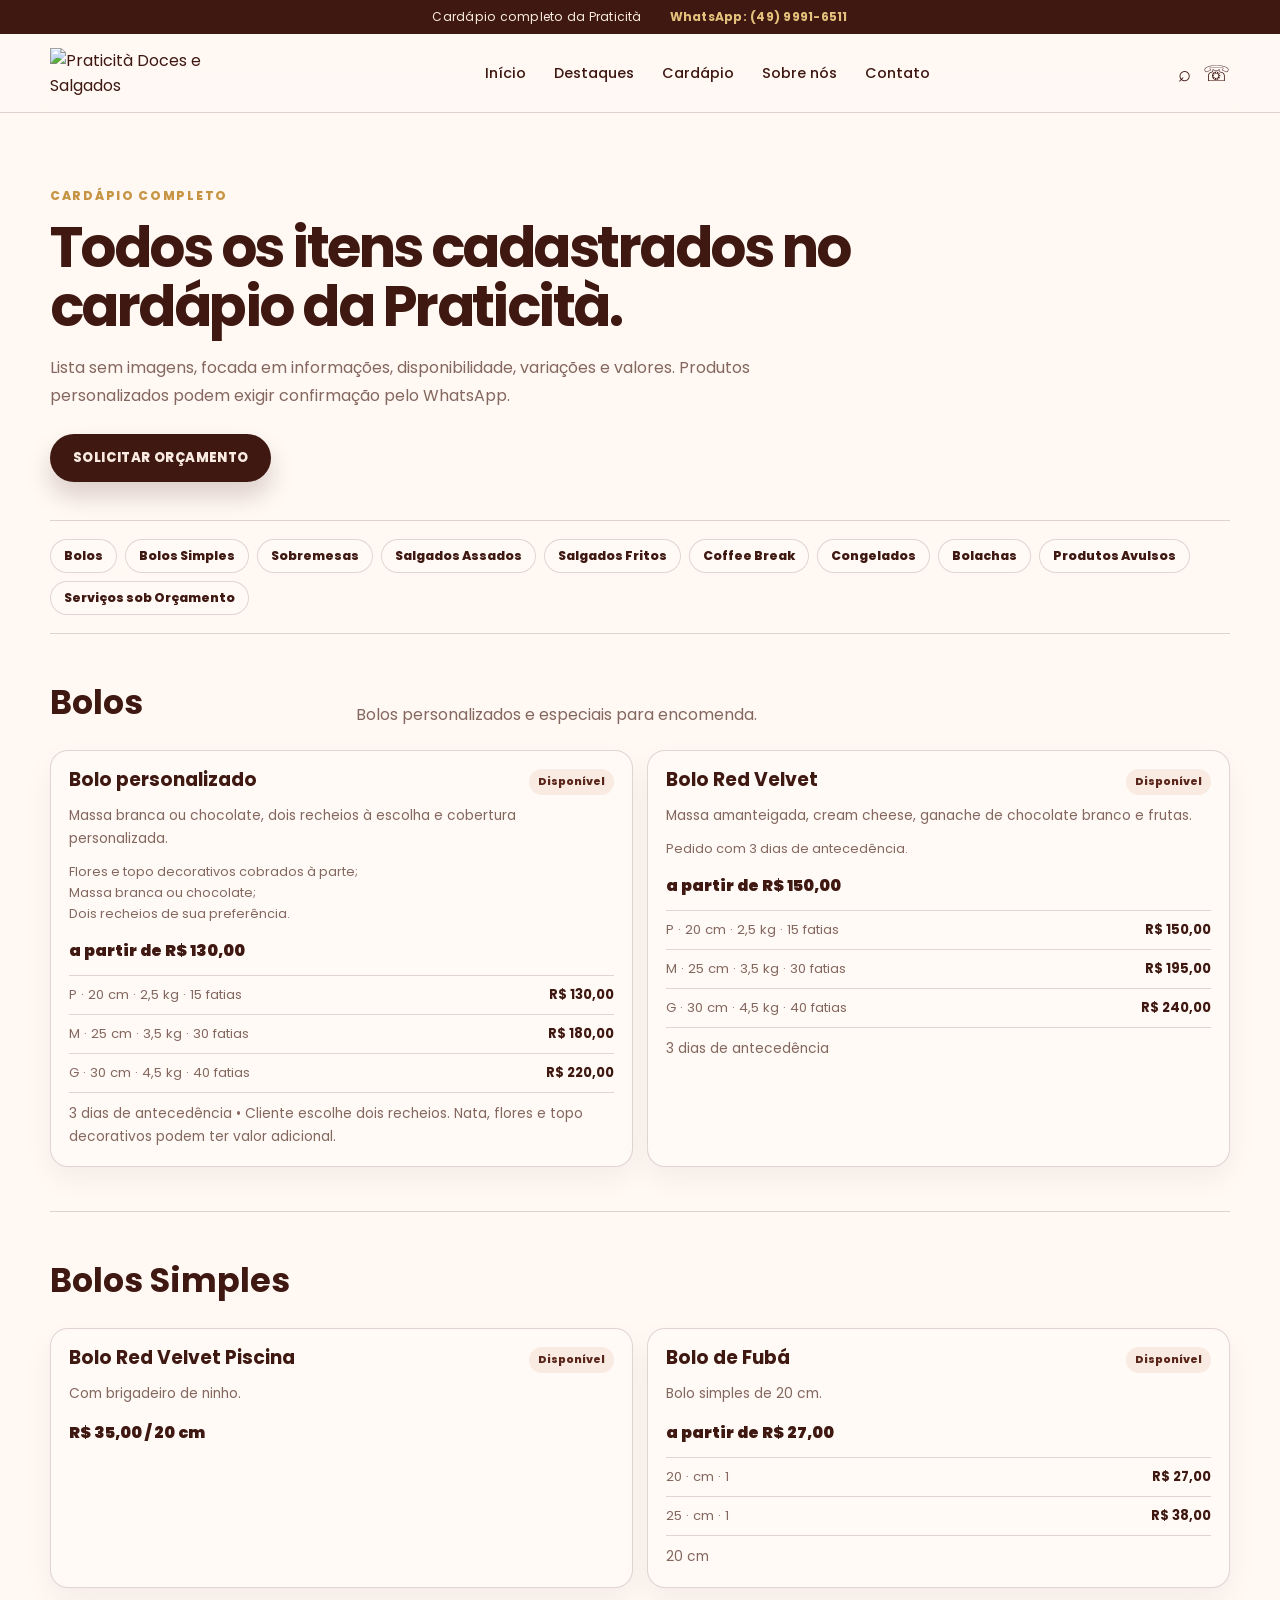
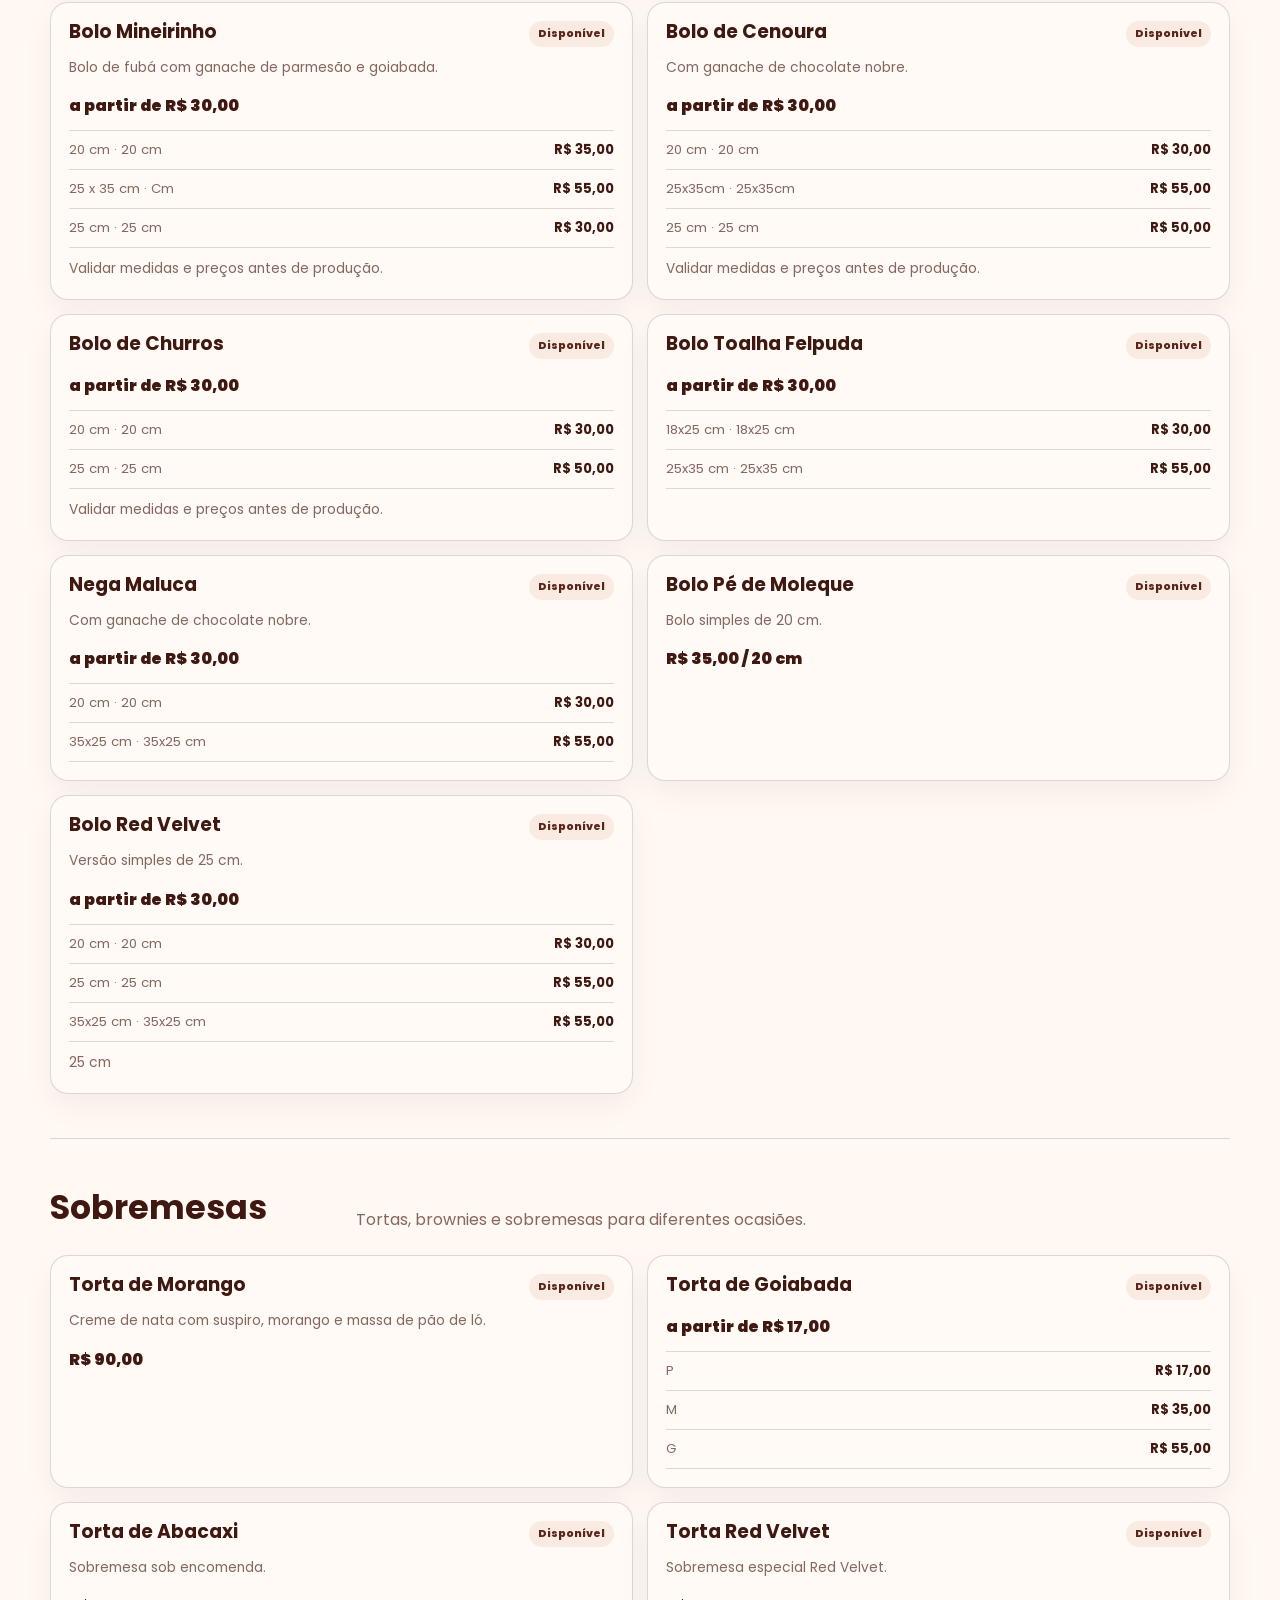
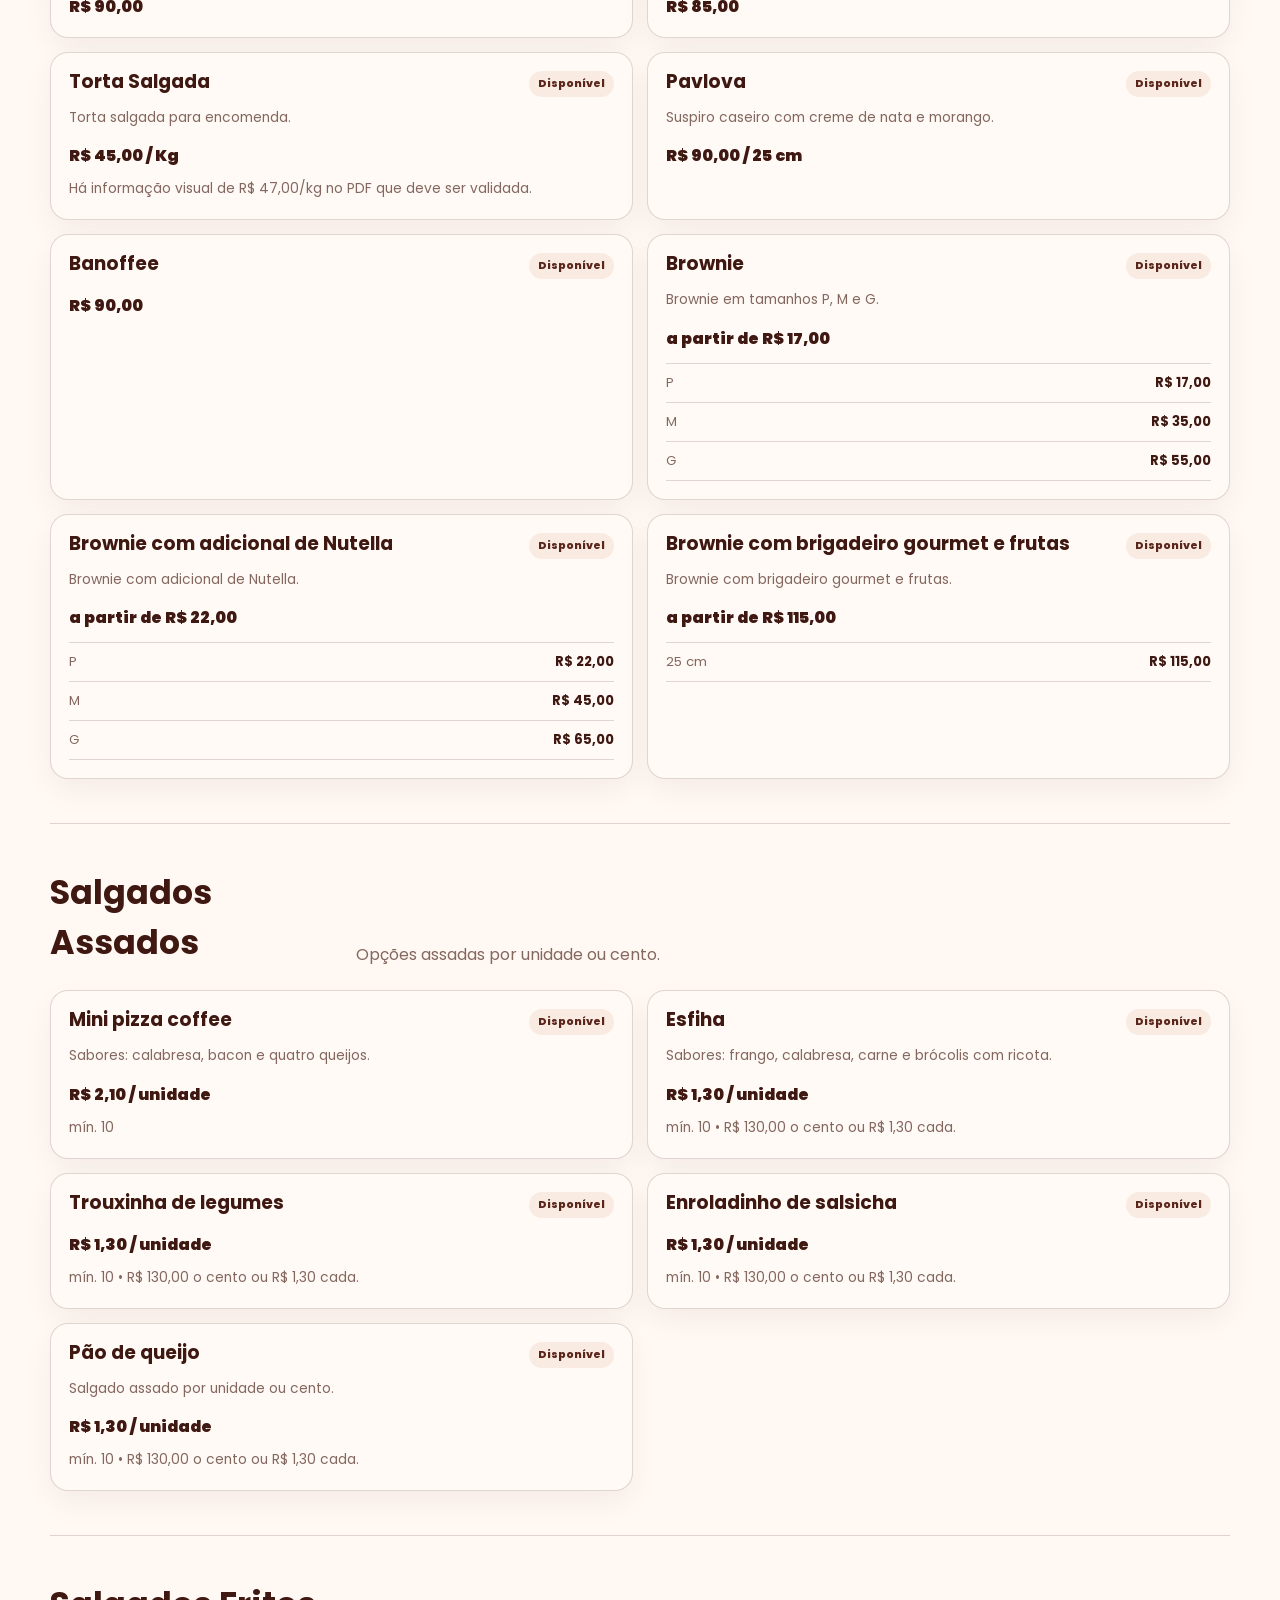
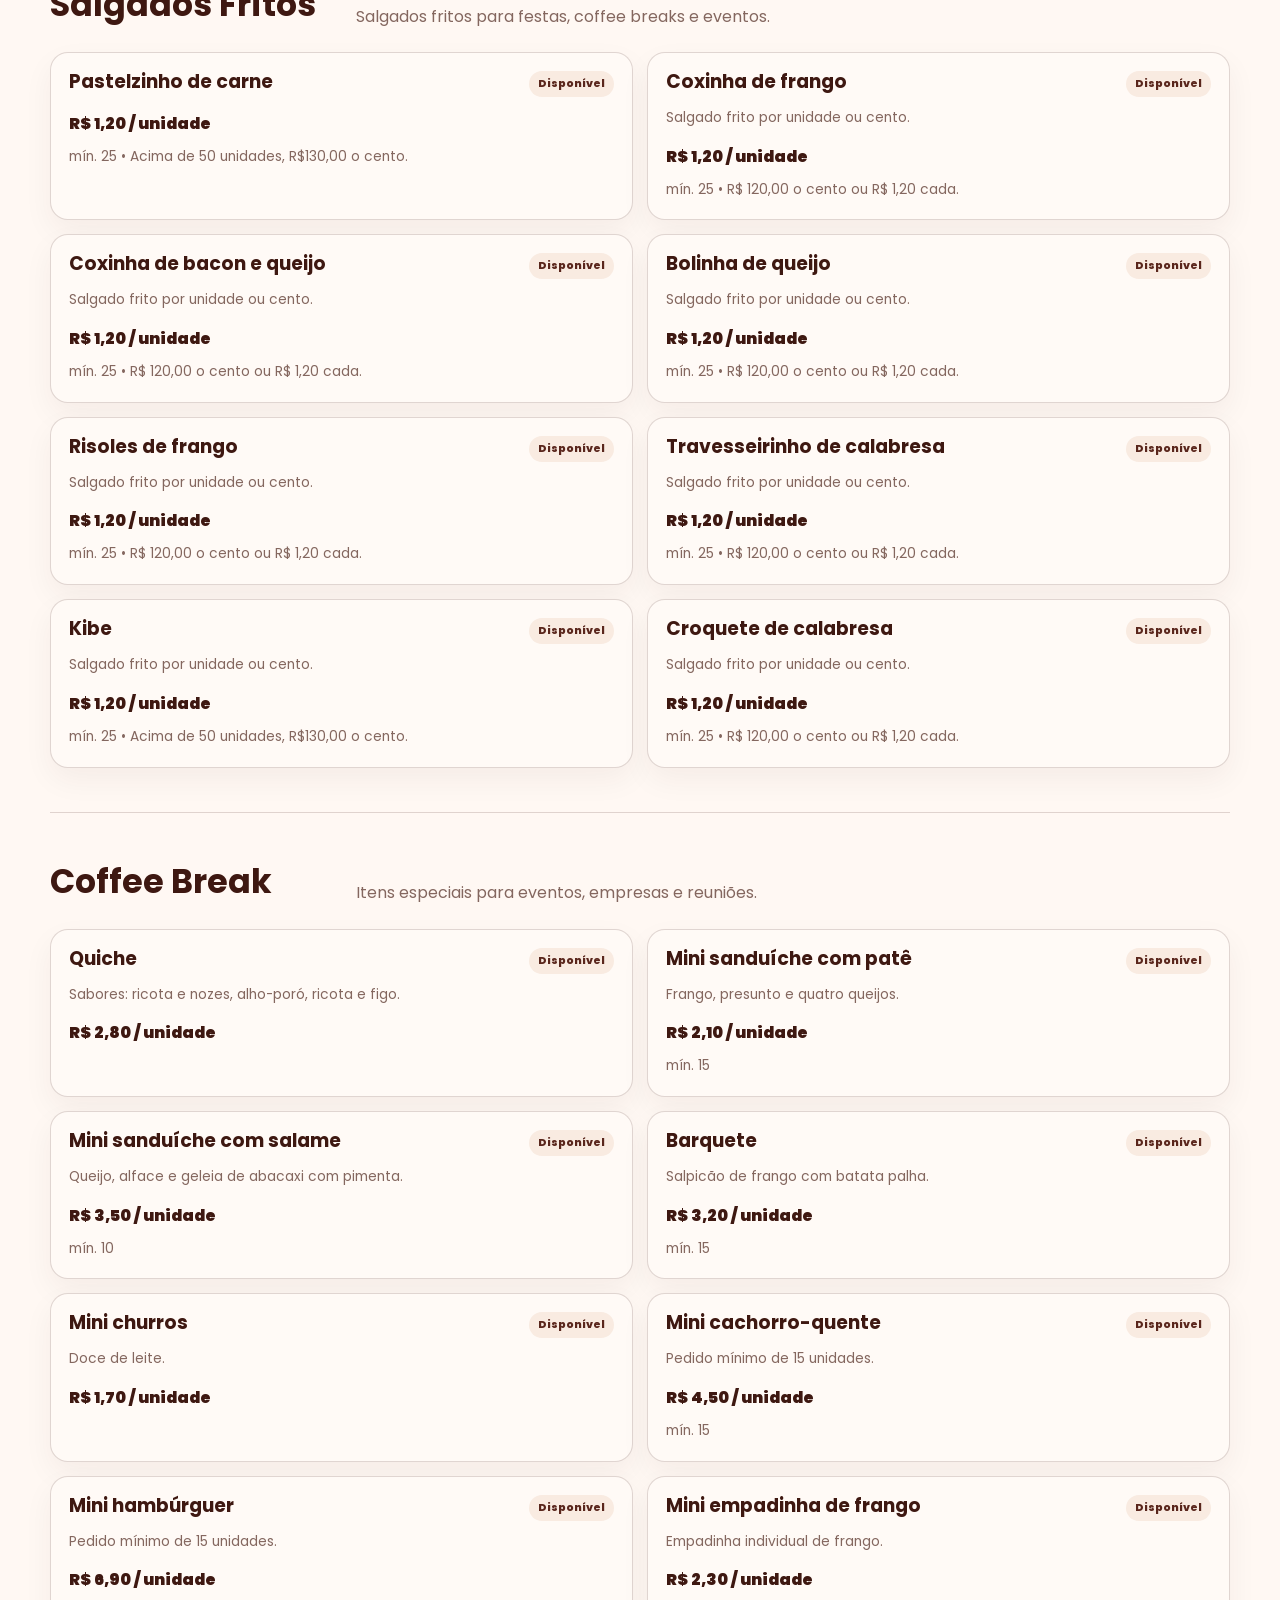
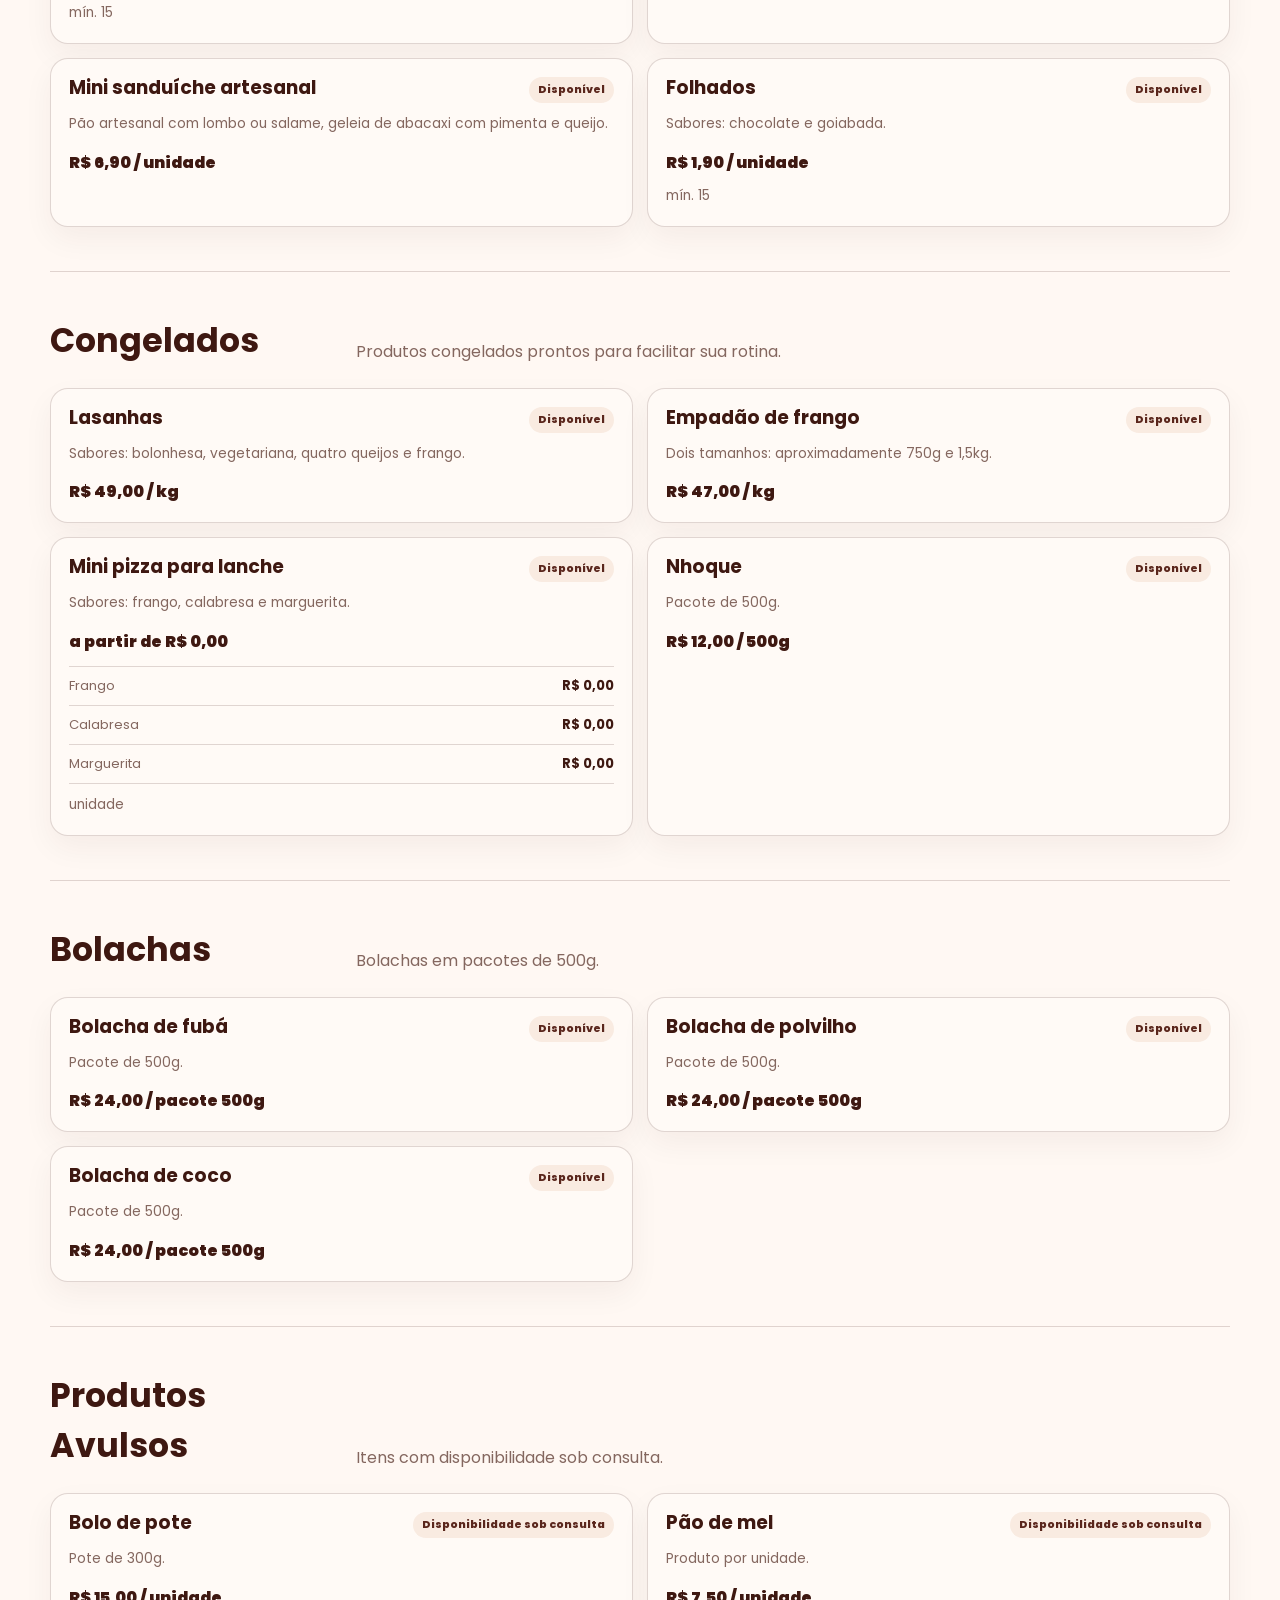
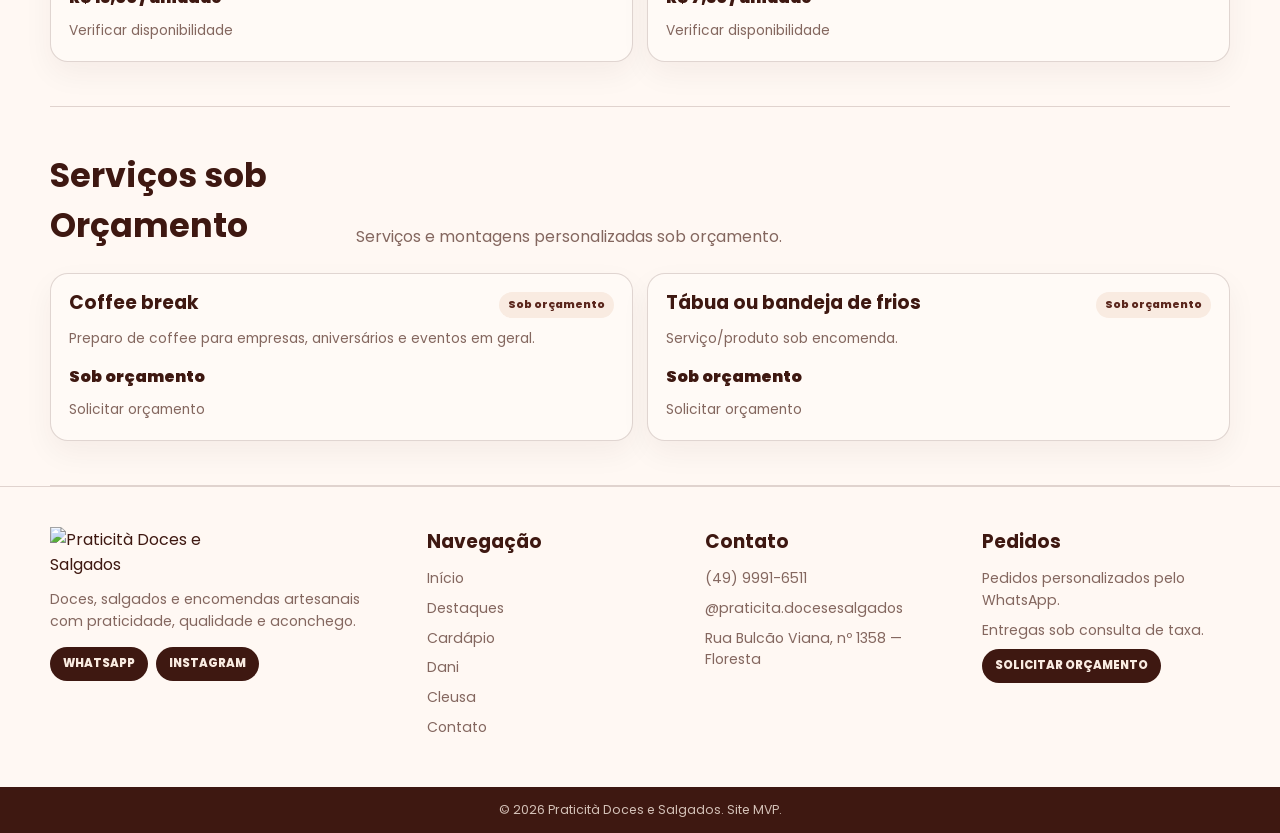
==== cardapio.html @ 82d51534 "Arquivos iniciais" ====
<!DOCTYPE html>
<html lang="pt-BR">
<head>
  <meta charset="UTF-8" />
  <meta name="viewport" content="width=device-width, initial-scale=1.0" />
  <title>Cardápio completo | Praticità</title>
  <meta name="description" content="Cardápio completo da Praticità Doces e Salgados, com produtos, informações, variações e valores." />
  <link rel="preconnect" href="https://fonts.googleapis.com">
  <link rel="preconnect" href="https://fonts.gstatic.com" crossorigin>
  <link href="https://fonts.googleapis.com/css2?family=Poppins:wght@400;500;600;700;800&display=swap" rel="stylesheet">
  <link rel="stylesheet" href="styles.css" />
</head>
<body>
  <header class="site-header">
    <div class="topbar">
      <span>Cardápio completo da Praticità</span>
      <a href="https://wa.me/554999916511?text=Ol%C3%A1%2C%20vim%20pelo%20site%20da%20Praticit%C3%A0%20e%20quero%20fazer%20uma%20encomenda." target="_blank" rel="noopener">WhatsApp: (49) 9991-6511</a>
    </div>
    <nav class="nav">
      <a class="brand" href="index.html" aria-label="Praticità - início">
        <img src="assets/logo-praticita.png" alt="Praticità Doces e Salgados" />
      </a>
      <button class="menu-toggle" type="button" aria-label="Abrir menu" aria-expanded="false">Menu</button>
      <div class="menu" id="menu">
        <a href="index.html">Início</a>
        <a href="index.html#destaques">Destaques</a>
        <a href="cardapio.html">Cardápio</a>
        <a href="index.html#sobre">Sobre nós</a>
        <a href="index.html#contato">Contato</a>
      </div>
      <div class="nav-icons" aria-label="Ações rápidas">
        <a href="index.html#destaques" aria-label="Voltar">⌕</a>
        <a href="https://wa.me/554999916511?text=Ol%C3%A1%2C%20vim%20pelo%20site%20da%20Praticit%C3%A0%20e%20quero%20fazer%20uma%20encomenda." target="_blank" rel="noopener" aria-label="WhatsApp">☏</a>
      </div>
    </nav>
  </header>

  <main class="menu-page">
    <section class="menu-hero">
      <div>
        <p class="kicker">Cardápio completo</p>
        <h1>Todos os itens cadastrados no cardápio da Praticità.</h1>
        <p>Lista sem imagens, focada em informações, disponibilidade, variações e valores. Produtos personalizados podem exigir confirmação pelo WhatsApp.</p>
        <a class="btn btn-primary" href="https://wa.me/554999916511?text=Ol%C3%A1%2C%20vim%20pelo%20site%20da%20Praticit%C3%A0%20e%20quero%20fazer%20uma%20encomenda." target="_blank" rel="noopener">Solicitar orçamento</a>
      </div>
    </section>

    <nav class="menu-category-nav" aria-label="Categorias do cardápio">
      <a href="#bolos">Bolos</a>
<a href="#bolos-simples">Bolos Simples</a>
<a href="#sobremesas">Sobremesas</a>
<a href="#salgados-assados">Salgados Assados</a>
<a href="#salgados-fritos">Salgados Fritos</a>
<a href="#coffee-break">Coffee Break</a>
<a href="#congelados">Congelados</a>
<a href="#bolachas">Bolachas</a>
<a href="#produtos-avulsos">Produtos Avulsos</a>
<a href="#servicos-sob-orcamento">Serviços sob Orçamento</a>
    </nav>

    
    <section class="menu-category" id="bolos">
      <div class="menu-category-heading">
        <h2>Bolos</h2>
        <p>Bolos personalizados e especiais para encomenda.</p>
      </div>
      <div class="menu-list">
        
      <article class="menu-item">
        <div class="menu-item-head">
          <h3>Bolo personalizado</h3>
          <span>Disponível</span>
        </div>
        <p class="menu-desc">Massa branca ou chocolate, dois recheios à escolha e cobertura personalizada.</p><p class="menu-full">Flores e topo decorativos cobrados à parte;<br>Massa branca ou chocolate;<br>Dois recheios de sua preferência.</p>
        <div class="menu-price">a partir de R$ 130,00</div>
        <ul class="variation-list"><li><span>P · 20 cm · 2,5 kg · 15 fatias</span><strong>R$ 130,00</strong></li><li><span>M · 25 cm · 3,5 kg · 30 fatias</span><strong>R$ 180,00</strong></li><li><span>G · 30 cm · 4,5 kg · 40 fatias</span><strong>R$ 220,00</strong></li></ul>
        <p class="menu-meta">3 dias de antecedência • Cliente escolhe dois recheios. Nata, flores e topo decorativos podem ter valor adicional.</p>
      </article>
    

      <article class="menu-item">
        <div class="menu-item-head">
          <h3>Bolo Red Velvet</h3>
          <span>Disponível</span>
        </div>
        <p class="menu-desc">Massa amanteigada, cream cheese, ganache de chocolate branco e frutas.</p><p class="menu-full">Pedido com 3 dias de antecedência.</p>
        <div class="menu-price">a partir de R$ 150,00</div>
        <ul class="variation-list"><li><span>P · 20 cm · 2,5 kg · 15 fatias</span><strong>R$ 150,00</strong></li><li><span>M · 25 cm · 3,5 kg · 30 fatias</span><strong>R$ 195,00</strong></li><li><span>G · 30 cm · 4,5 kg · 40 fatias</span><strong>R$ 240,00</strong></li></ul>
        <p class="menu-meta">3 dias de antecedência</p>
      </article>
    
      </div>
    </section>

    <section class="menu-category" id="bolos-simples">
      <div class="menu-category-heading">
        <h2>Bolos Simples</h2>
        <p></p>
      </div>
      <div class="menu-list">
        
      <article class="menu-item">
        <div class="menu-item-head">
          <h3>Bolo Red Velvet Piscina</h3>
          <span>Disponível</span>
        </div>
        <p class="menu-desc">Com brigadeiro de ninho.</p>
        <div class="menu-price">R$ 35,00 / 20 cm</div>
        
        
      </article>
    

      <article class="menu-item">
        <div class="menu-item-head">
          <h3>Bolo de Fubá</h3>
          <span>Disponível</span>
        </div>
        <p class="menu-desc">Bolo simples de 20 cm.</p>
        <div class="menu-price">a partir de R$ 27,00</div>
        <ul class="variation-list"><li><span>20 · cm · 1</span><strong>R$ 27,00</strong></li><li><span>25 · cm · 1</span><strong>R$ 38,00</strong></li></ul>
        <p class="menu-meta">20 cm</p>
      </article>
    

      <article class="menu-item">
        <div class="menu-item-head">
          <h3>Bolo Mineirinho</h3>
          <span>Disponível</span>
        </div>
        <p class="menu-desc">Bolo de fubá com ganache de parmesão e goiabada.</p>
        <div class="menu-price">a partir de R$ 30,00</div>
        <ul class="variation-list"><li><span>20 cm · 20 cm</span><strong>R$ 35,00</strong></li><li><span>25 x 35 cm · Cm</span><strong>R$ 55,00</strong></li><li><span>25 cm · 25 cm</span><strong>R$ 30,00</strong></li></ul>
        <p class="menu-meta">Validar medidas e preços antes de produção.</p>
      </article>
    

      <article class="menu-item">
        <div class="menu-item-head">
          <h3>Bolo de Cenoura</h3>
          <span>Disponível</span>
        </div>
        <p class="menu-desc">Com ganache de chocolate nobre.</p>
        <div class="menu-price">a partir de R$ 30,00</div>
        <ul class="variation-list"><li><span>20 cm · 20 cm</span><strong>R$ 30,00</strong></li><li><span>25x35cm · 25x35cm</span><strong>R$ 55,00</strong></li><li><span>25 cm · 25 cm</span><strong>R$ 50,00</strong></li></ul>
        <p class="menu-meta">Validar medidas e preços antes de produção.</p>
      </article>
    

      <article class="menu-item">
        <div class="menu-item-head">
          <h3>Bolo de Churros</h3>
          <span>Disponível</span>
        </div>
        
        <div class="menu-price">a partir de R$ 30,00</div>
        <ul class="variation-list"><li><span>20 cm · 20 cm</span><strong>R$ 30,00</strong></li><li><span>25 cm · 25 cm</span><strong>R$ 50,00</strong></li></ul>
        <p class="menu-meta">Validar medidas e preços antes de produção.</p>
      </article>
    

      <article class="menu-item">
        <div class="menu-item-head">
          <h3>Bolo Toalha Felpuda</h3>
          <span>Disponível</span>
        </div>
        
        <div class="menu-price">a partir de R$ 30,00</div>
        <ul class="variation-list"><li><span>18x25 cm · 18x25 cm</span><strong>R$ 30,00</strong></li><li><span>25x35 cm · 25x35 cm</span><strong>R$ 55,00</strong></li></ul>
        
      </article>
    

      <article class="menu-item">
        <div class="menu-item-head">
          <h3>Nega Maluca</h3>
          <span>Disponível</span>
        </div>
        <p class="menu-desc">Com ganache de chocolate nobre.</p>
        <div class="menu-price">a partir de R$ 30,00</div>
        <ul class="variation-list"><li><span>20 cm · 20 cm</span><strong>R$ 30,00</strong></li><li><span>35x25 cm · 35x25 cm</span><strong>R$ 55,00</strong></li></ul>
        
      </article>
    

      <article class="menu-item">
        <div class="menu-item-head">
          <h3>Bolo Pé de Moleque</h3>
          <span>Disponível</span>
        </div>
        <p class="menu-desc">Bolo simples de 20 cm.</p>
        <div class="menu-price">R$ 35,00 / 20 cm</div>
        
        
      </article>
    

      <article class="menu-item">
        <div class="menu-item-head">
          <h3>Bolo Red Velvet</h3>
          <span>Disponível</span>
        </div>
        <p class="menu-desc">Versão simples de 25 cm.</p>
        <div class="menu-price">a partir de R$ 30,00</div>
        <ul class="variation-list"><li><span>20 cm · 20 cm</span><strong>R$ 30,00</strong></li><li><span>25 cm · 25 cm</span><strong>R$ 55,00</strong></li><li><span>35x25 cm · 35x25 cm</span><strong>R$ 55,00</strong></li></ul>
        <p class="menu-meta">25 cm</p>
      </article>
    
      </div>
    </section>

    <section class="menu-category" id="sobremesas">
      <div class="menu-category-heading">
        <h2>Sobremesas</h2>
        <p>Tortas, brownies e sobremesas para diferentes ocasiões.</p>
      </div>
      <div class="menu-list">
        
      <article class="menu-item">
        <div class="menu-item-head">
          <h3>Torta de Morango</h3>
          <span>Disponível</span>
        </div>
        <p class="menu-desc">Creme de nata com suspiro, morango e massa de pão de ló.</p>
        <div class="menu-price">R$ 90,00</div>
        
        
      </article>
    

      <article class="menu-item">
        <div class="menu-item-head">
          <h3>Torta de Goiabada</h3>
          <span>Disponível</span>
        </div>
        
        <div class="menu-price">a partir de R$ 17,00</div>
        <ul class="variation-list"><li><span>P</span><strong>R$ 17,00</strong></li><li><span>M</span><strong>R$ 35,00</strong></li><li><span>G</span><strong>R$ 55,00</strong></li></ul>
        
      </article>
    

      <article class="menu-item">
        <div class="menu-item-head">
          <h3>Torta de Abacaxi</h3>
          <span>Disponível</span>
        </div>
        <p class="menu-desc">Sobremesa sob encomenda.</p>
        <div class="menu-price">R$ 90,00</div>
        
        
      </article>
    

      <article class="menu-item">
        <div class="menu-item-head">
          <h3>Torta Red Velvet</h3>
          <span>Disponível</span>
        </div>
        <p class="menu-desc">Sobremesa especial Red Velvet.</p>
        <div class="menu-price">R$ 85,00</div>
        
        
      </article>
    

      <article class="menu-item">
        <div class="menu-item-head">
          <h3>Torta Salgada</h3>
          <span>Disponível</span>
        </div>
        <p class="menu-desc">Torta salgada para encomenda.</p>
        <div class="menu-price">R$ 45,00 / Kg</div>
        
        <p class="menu-meta">Há informação visual de R$ 47,00/kg no PDF que deve ser validada.</p>
      </article>
    

      <article class="menu-item">
        <div class="menu-item-head">
          <h3>Pavlova</h3>
          <span>Disponível</span>
        </div>
        <p class="menu-desc">Suspiro caseiro com creme de nata e morango.</p>
        <div class="menu-price">R$ 90,00 / 25 cm</div>
        
        
      </article>
    

      <article class="menu-item">
        <div class="menu-item-head">
          <h3>Banoffee</h3>
          <span>Disponível</span>
        </div>
        
        <div class="menu-price">R$ 90,00</div>
        
        
      </article>
    

      <article class="menu-item">
        <div class="menu-item-head">
          <h3>Brownie</h3>
          <span>Disponível</span>
        </div>
        <p class="menu-desc">Brownie em tamanhos P, M e G.</p>
        <div class="menu-price">a partir de R$ 17,00</div>
        <ul class="variation-list"><li><span>P</span><strong>R$ 17,00</strong></li><li><span>M</span><strong>R$ 35,00</strong></li><li><span>G</span><strong>R$ 55,00</strong></li></ul>
        
      </article>
    

      <article class="menu-item">
        <div class="menu-item-head">
          <h3>Brownie com adicional de Nutella</h3>
          <span>Disponível</span>
        </div>
        <p class="menu-desc">Brownie com adicional de Nutella.</p>
        <div class="menu-price">a partir de R$ 22,00</div>
        <ul class="variation-list"><li><span>P</span><strong>R$ 22,00</strong></li><li><span>M</span><strong>R$ 45,00</strong></li><li><span>G</span><strong>R$ 65,00</strong></li></ul>
        
      </article>
    

      <article class="menu-item">
        <div class="menu-item-head">
          <h3>Brownie com brigadeiro gourmet e frutas</h3>
          <span>Disponível</span>
        </div>
        <p class="menu-desc">Brownie com brigadeiro gourmet e frutas.</p>
        <div class="menu-price">a partir de R$ 115,00</div>
        <ul class="variation-list"><li><span>25 cm</span><strong>R$ 115,00</strong></li></ul>
        
      </article>
    
      </div>
    </section>

    <section class="menu-category" id="salgados-assados">
      <div class="menu-category-heading">
        <h2>Salgados Assados</h2>
        <p>Opções assadas por unidade ou cento.</p>
      </div>
      <div class="menu-list">
        
      <article class="menu-item">
        <div class="menu-item-head">
          <h3>Mini pizza coffee</h3>
          <span>Disponível</span>
        </div>
        <p class="menu-desc">Sabores: calabresa, bacon e quatro queijos.</p>
        <div class="menu-price">R$ 2,10 / unidade</div>
        
        <p class="menu-meta">mín. 10</p>
      </article>
    

      <article class="menu-item">
        <div class="menu-item-head">
          <h3>Esfiha</h3>
          <span>Disponível</span>
        </div>
        <p class="menu-desc">Sabores: frango, calabresa, carne e brócolis com ricota.</p>
        <div class="menu-price">R$ 1,30 / unidade</div>
        
        <p class="menu-meta">mín. 10 • R$ 130,00 o cento ou R$ 1,30 cada.</p>
      </article>
    

      <article class="menu-item">
        <div class="menu-item-head">
          <h3>Trouxinha de legumes</h3>
          <span>Disponível</span>
        </div>
        
        <div class="menu-price">R$ 1,30 / unidade</div>
        
        <p class="menu-meta">mín. 10 • R$ 130,00 o cento ou R$ 1,30 cada.</p>
      </article>
    

      <article class="menu-item">
        <div class="menu-item-head">
          <h3>Enroladinho de salsicha</h3>
          <span>Disponível</span>
        </div>
        
        <div class="menu-price">R$ 1,30 / unidade</div>
        
        <p class="menu-meta">mín. 10 • R$ 130,00 o cento ou R$ 1,30 cada.</p>
      </article>
    

      <article class="menu-item">
        <div class="menu-item-head">
          <h3>Pão de queijo</h3>
          <span>Disponível</span>
        </div>
        <p class="menu-desc">Salgado assado por unidade ou cento.</p>
        <div class="menu-price">R$ 1,30 / unidade</div>
        
        <p class="menu-meta">mín. 10 • R$ 130,00 o cento ou R$ 1,30 cada.</p>
      </article>
    
      </div>
    </section>

    <section class="menu-category" id="salgados-fritos">
      <div class="menu-category-heading">
        <h2>Salgados Fritos</h2>
        <p>Salgados fritos para festas, coffee breaks e eventos.</p>
      </div>
      <div class="menu-list">
        
      <article class="menu-item">
        <div class="menu-item-head">
          <h3>Pastelzinho de carne</h3>
          <span>Disponível</span>
        </div>
        
        <div class="menu-price">R$ 1,20 / unidade</div>
        
        <p class="menu-meta">mín. 25 • Acima de 50 unidades, R$130,00 o cento. </p>
      </article>
    

      <article class="menu-item">
        <div class="menu-item-head">
          <h3>Coxinha de frango</h3>
          <span>Disponível</span>
        </div>
        <p class="menu-desc">Salgado frito por unidade ou cento.</p>
        <div class="menu-price">R$ 1,20 / unidade</div>
        
        <p class="menu-meta">mín. 25 • R$ 120,00 o cento ou R$ 1,20 cada.</p>
      </article>
    

      <article class="menu-item">
        <div class="menu-item-head">
          <h3>Coxinha de bacon e queijo</h3>
          <span>Disponível</span>
        </div>
        <p class="menu-desc">Salgado frito por unidade ou cento.</p>
        <div class="menu-price">R$ 1,20 / unidade</div>
        
        <p class="menu-meta">mín. 25 • R$ 120,00 o cento ou R$ 1,20 cada.</p>
      </article>
    

      <article class="menu-item">
        <div class="menu-item-head">
          <h3>Bolinha de queijo</h3>
          <span>Disponível</span>
        </div>
        <p class="menu-desc">Salgado frito por unidade ou cento.</p>
        <div class="menu-price">R$ 1,20 / unidade</div>
        
        <p class="menu-meta">mín. 25 • R$ 120,00 o cento ou R$ 1,20 cada.</p>
      </article>
    

      <article class="menu-item">
        <div class="menu-item-head">
          <h3>Risoles de frango</h3>
          <span>Disponível</span>
        </div>
        <p class="menu-desc">Salgado frito por unidade ou cento.</p>
        <div class="menu-price">R$ 1,20 / unidade</div>
        
        <p class="menu-meta">mín. 25 • R$ 120,00 o cento ou R$ 1,20 cada.</p>
      </article>
    

      <article class="menu-item">
        <div class="menu-item-head">
          <h3>Travesseirinho de calabresa</h3>
          <span>Disponível</span>
        </div>
        <p class="menu-desc">Salgado frito por unidade ou cento.</p>
        <div class="menu-price">R$ 1,20 / unidade</div>
        
        <p class="menu-meta">mín. 25 • R$ 120,00 o cento ou R$ 1,20 cada.</p>
      </article>
    

      <article class="menu-item">
        <div class="menu-item-head">
          <h3>Kibe</h3>
          <span>Disponível</span>
        </div>
        <p class="menu-desc">Salgado frito por unidade ou cento.</p>
        <div class="menu-price">R$ 1,20 / unidade</div>
        
        <p class="menu-meta">mín. 25 • Acima de 50 unidades, R$130,00 o cento.</p>
      </article>
    

      <article class="menu-item">
        <div class="menu-item-head">
          <h3>Croquete de calabresa</h3>
          <span>Disponível</span>
        </div>
        <p class="menu-desc">Salgado frito por unidade ou cento.</p>
        <div class="menu-price">R$ 1,20 / unidade</div>
        
        <p class="menu-meta">mín. 25 • R$ 120,00 o cento ou R$ 1,20 cada. </p>
      </article>
    
      </div>
    </section>

    <section class="menu-category" id="coffee-break">
      <div class="menu-category-heading">
        <h2>Coffee Break</h2>
        <p>Itens especiais para eventos, empresas e reuniões.</p>
      </div>
      <div class="menu-list">
        
      <article class="menu-item">
        <div class="menu-item-head">
          <h3>Quiche</h3>
          <span>Disponível</span>
        </div>
        <p class="menu-desc">Sabores: ricota e nozes, alho-poró, ricota e figo.</p>
        <div class="menu-price">R$ 2,80 / unidade</div>
        
        
      </article>
    

      <article class="menu-item">
        <div class="menu-item-head">
          <h3>Mini sanduíche com patê</h3>
          <span>Disponível</span>
        </div>
        <p class="menu-desc">Frango, presunto e quatro queijos.</p>
        <div class="menu-price">R$ 2,10 / unidade</div>
        
        <p class="menu-meta">mín. 15</p>
      </article>
    

      <article class="menu-item">
        <div class="menu-item-head">
          <h3>Mini sanduíche com salame</h3>
          <span>Disponível</span>
        </div>
        <p class="menu-desc">Queijo, alface e geleia de abacaxi com pimenta.</p>
        <div class="menu-price">R$ 3,50 / unidade</div>
        
        <p class="menu-meta">mín. 10</p>
      </article>
    

      <article class="menu-item">
        <div class="menu-item-head">
          <h3>Barquete</h3>
          <span>Disponível</span>
        </div>
        <p class="menu-desc">Salpicão de frango com batata palha.</p>
        <div class="menu-price">R$ 3,20 / unidade</div>
        
        <p class="menu-meta">mín. 15</p>
      </article>
    

      <article class="menu-item">
        <div class="menu-item-head">
          <h3>Mini churros</h3>
          <span>Disponível</span>
        </div>
        <p class="menu-desc">Doce de leite.</p>
        <div class="menu-price">R$ 1,70 / unidade</div>
        
        
      </article>
    

      <article class="menu-item">
        <div class="menu-item-head">
          <h3>Mini cachorro-quente</h3>
          <span>Disponível</span>
        </div>
        <p class="menu-desc">Pedido mínimo de 15 unidades.</p>
        <div class="menu-price">R$ 4,50 / unidade</div>
        
        <p class="menu-meta">mín. 15</p>
      </article>
    

      <article class="menu-item">
        <div class="menu-item-head">
          <h3>Mini hambúrguer</h3>
          <span>Disponível</span>
        </div>
        <p class="menu-desc">Pedido mínimo de 15 unidades.</p>
        <div class="menu-price">R$ 6,90 / unidade</div>
        
        <p class="menu-meta">mín. 15</p>
      </article>
    

      <article class="menu-item">
        <div class="menu-item-head">
          <h3>Mini empadinha de frango</h3>
          <span>Disponível</span>
        </div>
        <p class="menu-desc">Empadinha individual de frango.</p>
        <div class="menu-price">R$ 2,30 / unidade</div>
        
        
      </article>
    

      <article class="menu-item">
        <div class="menu-item-head">
          <h3>Mini sanduíche artesanal</h3>
          <span>Disponível</span>
        </div>
        <p class="menu-desc">Pão artesanal com lombo ou salame, geleia de abacaxi com pimenta e queijo.</p>
        <div class="menu-price">R$ 6,90 / unidade</div>
        
        
      </article>
    

      <article class="menu-item">
        <div class="menu-item-head">
          <h3>Folhados</h3>
          <span>Disponível</span>
        </div>
        <p class="menu-desc">Sabores: chocolate e goiabada.</p>
        <div class="menu-price">R$ 1,90 / unidade</div>
        
        <p class="menu-meta">mín. 15</p>
      </article>
    
      </div>
    </section>

    <section class="menu-category" id="congelados">
      <div class="menu-category-heading">
        <h2>Congelados</h2>
        <p>Produtos congelados prontos para facilitar sua rotina.</p>
      </div>
      <div class="menu-list">
        
      <article class="menu-item">
        <div class="menu-item-head">
          <h3>Lasanhas</h3>
          <span>Disponível</span>
        </div>
        <p class="menu-desc">Sabores: bolonhesa, vegetariana, quatro queijos e frango.</p>
        <div class="menu-price">R$ 49,00 / kg</div>
        
        
      </article>
    

      <article class="menu-item">
        <div class="menu-item-head">
          <h3>Empadão de frango</h3>
          <span>Disponível</span>
        </div>
        <p class="menu-desc">Dois tamanhos: aproximadamente 750g e 1,5kg.</p>
        <div class="menu-price">R$ 47,00 / kg</div>
        
        
      </article>
    

      <article class="menu-item">
        <div class="menu-item-head">
          <h3>Mini pizza para lanche</h3>
          <span>Disponível</span>
        </div>
        <p class="menu-desc">Sabores: frango, calabresa e marguerita.</p>
        <div class="menu-price">a partir de R$ 0,00</div>
        <ul class="variation-list"><li><span>Frango</span><strong>R$ 0,00</strong></li><li><span>Calabresa</span><strong>R$ 0,00</strong></li><li><span>Marguerita </span><strong>R$ 0,00</strong></li></ul>
        <p class="menu-meta">unidade</p>
      </article>
    

      <article class="menu-item">
        <div class="menu-item-head">
          <h3>Nhoque</h3>
          <span>Disponível</span>
        </div>
        <p class="menu-desc">Pacote de 500g.</p>
        <div class="menu-price">R$ 12,00 / 500g</div>
        
        
      </article>
    
      </div>
    </section>

    <section class="menu-category" id="bolachas">
      <div class="menu-category-heading">
        <h2>Bolachas</h2>
        <p>Bolachas em pacotes de 500g.</p>
      </div>
      <div class="menu-list">
        
      <article class="menu-item">
        <div class="menu-item-head">
          <h3>Bolacha de fubá</h3>
          <span>Disponível</span>
        </div>
        <p class="menu-desc">Pacote de 500g.</p>
        <div class="menu-price">R$ 24,00 / pacote 500g</div>
        
        
      </article>
    

      <article class="menu-item">
        <div class="menu-item-head">
          <h3>Bolacha de polvilho</h3>
          <span>Disponível</span>
        </div>
        <p class="menu-desc">Pacote de 500g.</p>
        <div class="menu-price">R$ 24,00 / pacote 500g</div>
        
        
      </article>
    

      <article class="menu-item">
        <div class="menu-item-head">
          <h3>Bolacha de coco</h3>
          <span>Disponível</span>
        </div>
        <p class="menu-desc">Pacote de 500g.</p>
        <div class="menu-price">R$ 24,00 / pacote 500g</div>
        
        
      </article>
    
      </div>
    </section>

    <section class="menu-category" id="produtos-avulsos">
      <div class="menu-category-heading">
        <h2>Produtos Avulsos</h2>
        <p>Itens com disponibilidade sob consulta.</p>
      </div>
      <div class="menu-list">
        
      <article class="menu-item">
        <div class="menu-item-head">
          <h3>Bolo de pote</h3>
          <span>Disponibilidade sob consulta</span>
        </div>
        <p class="menu-desc">Pote de 300g.</p>
        <div class="menu-price">R$ 15,00 / unidade</div>
        
        <p class="menu-meta">Verificar disponibilidade</p>
      </article>
    

      <article class="menu-item">
        <div class="menu-item-head">
          <h3>Pão de mel</h3>
          <span>Disponibilidade sob consulta</span>
        </div>
        <p class="menu-desc">Produto por unidade.</p>
        <div class="menu-price">R$ 7,50 / unidade</div>
        
        <p class="menu-meta">Verificar disponibilidade</p>
      </article>
    
      </div>
    </section>

    <section class="menu-category" id="servicos-sob-orcamento">
      <div class="menu-category-heading">
        <h2>Serviços sob Orçamento</h2>
        <p>Serviços e montagens personalizadas sob orçamento.</p>
      </div>
      <div class="menu-list">
        
      <article class="menu-item">
        <div class="menu-item-head">
          <h3>Coffee break</h3>
          <span>Sob orçamento</span>
        </div>
        <p class="menu-desc">Preparo de coffee para empresas, aniversários e eventos em geral.</p>
        <div class="menu-price">Sob orçamento</div>
        
        <p class="menu-meta">Solicitar orçamento</p>
      </article>
    

      <article class="menu-item">
        <div class="menu-item-head">
          <h3>Tábua ou bandeja de frios</h3>
          <span>Sob orçamento</span>
        </div>
        <p class="menu-desc">Serviço/produto sob encomenda.</p>
        <div class="menu-price">Sob orçamento</div>
        
        <p class="menu-meta">Solicitar orçamento</p>
      </article>
    
      </div>
    </section>

  </main>

  
  <footer class="footer">
    <div>
      <img src="assets/logo-praticita.png" alt="Praticità Doces e Salgados" />
      <p>Doces, salgados e encomendas artesanais com praticidade, qualidade e aconchego.</p>
      <div class="footer-social">
        <a href="https://wa.me/554999916511?text=Ol%C3%A1%2C%20vim%20pelo%20site%20da%20Praticit%C3%A0%20e%20quero%20fazer%20uma%20encomenda." target="_blank" rel="noopener" aria-label="WhatsApp da Praticità">WhatsApp</a>
        <a href="https://www.instagram.com/praticita.docesesalgados/" target="_blank" rel="noopener" aria-label="Instagram da Praticità">Instagram</a>
      </div>
    </div>

    <div>
      <h3>Navegação</h3>
      <a href="index.html#inicio">Início</a>
      <a href="index.html#destaques">Destaques</a>
      <a href="cardapio.html">Cardápio</a>
      <a href="index.html#dani">Dani</a>
      <a href="index.html#cleusa">Cleusa</a>
      <a href="index.html#contato">Contato</a>
    </div>

    <div>
      <h3>Contato</h3>
      <a href="https://wa.me/554999916511?text=Ol%C3%A1%2C%20vim%20pelo%20site%20da%20Praticit%C3%A0%20e%20quero%20fazer%20uma%20encomenda." target="_blank" rel="noopener">(49) 9991-6511</a>
      <a href="https://www.instagram.com/praticita.docesesalgados/" target="_blank" rel="noopener">@praticita.docesesalgados</a>
      <p>Rua Bulcão Viana, nº 1358 — Floresta</p>
    </div>

    <div>
      <h3>Pedidos</h3>
      <p>Pedidos personalizados pelo WhatsApp.</p>
      <p>Entregas sob consulta de taxa.</p>
      <a class="footer-cta" href="https://wa.me/554999916511?text=Ol%C3%A1%2C%20vim%20pelo%20site%20da%20Praticit%C3%A0%20e%20quero%20fazer%20uma%20encomenda." target="_blank" rel="noopener">Solicitar orçamento</a>
    </div>
  </footer>


  <div class="copyright">© 2026 Praticità Doces e Salgados. Site MVP.</div>
  <script src="script.js"></script>
</body>
</html>
---- styles.css ----
/* Tipografia da identidade visual: Poppins nos textos/interface; Wilmina preservada no logotipo pela imagem oficial. */
:root {
  --cream: #f9ebe1;
  --cream-2: #fff8f3;
  --cream-3: #f2ddcf;
  --brown: #3e1811;
  --brown-2: #5a261c;
  --gold: #c79444;
  --gold-soft: #e4c17c;
  --muted: #84675f;
  --line: rgba(62, 24, 17, 0.16);
  --shadow: 0 18px 48px rgba(62, 24, 17, 0.13);
  --serif: "Poppins", system-ui, sans-serif;
  --sans: "Poppins", system-ui, sans-serif;
  --script: "Poppins", system-ui, sans-serif;
}

* { box-sizing: border-box; }

html { scroll-behavior: smooth; }

body {
  margin: 0;
  background: var(--cream-2);
  color: var(--brown);
  font-family: var(--sans);
}

img { display: block; width: 100%; }

a { color: inherit; text-decoration: none; }

/* Escurecimento forte + marca d'água nos cards de produto */
.card-image-wrap {
  position: relative;
  overflow: hidden;
}

.card-image-wrap img {
  filter: brightness(0.34) saturate(0.92);
  transform: scale(1.01);
}

.card-image-wrap::after {
  content: "";
  position: absolute;
  inset: 0;
  background: linear-gradient(
    180deg,
    rgba(20, 8, 6, 0.18) 0%,
    rgba(20, 8, 6, 0.48) 100%
  );
  pointer-events: none;
}

.coming-soon {
  position: absolute;
  inset: 50% auto auto 50%;
  transform: translate(-50%, -50%) rotate(-12deg);
  z-index: 2;
  display: inline-flex;
  align-items: center;
  justify-content: center;
  padding: 10px 18px;
  min-width: 132px;
  border-radius: 999px;
  background: rgba(249, 235, 225, 0.14);
  border: 1px solid rgba(249, 235, 225, 0.46);
  color: #fff8f3;
  backdrop-filter: blur(4px);
  -webkit-backdrop-filter: blur(4px);
  font-size: 0.82rem;
  font-weight: 800;
  letter-spacing: 0.12em;
  text-transform: uppercase;
  box-shadow: 0 10px 24px rgba(0,0,0,0.18);
  text-shadow: 0 1px 8px rgba(0,0,0,0.35);
  pointer-events: none;
}

.category-image-wrap .coming-soon {
  min-width: 118px;
  font-size: 0.74rem;
  padding: 8px 14px;
}

.product-card .card-image-wrap img {
  aspect-ratio: 1 / .82;
  object-fit: cover;
}

.category-grid .card-image-wrap img {
  aspect-ratio: 1.65 / 1;
  object-fit: cover;
}

@media (max-width: 560px) {
  .coming-soon {
    min-width: 110px;
    padding: 8px 12px;
    font-size: 0.72rem;
  }
}

.topbar {
  height: 34px;
  background: var(--brown);
  color: var(--cream);
  display: flex;
  justify-content: center;
  gap: 28px;
  align-items: center;
  font-size: 0.76rem;
  letter-spacing: 0.02em;
}

.topbar a {
  font-weight: 700;
  color: var(--gold-soft);
}

.site-header {
  position: sticky;
  top: 0;
  z-index: 50;
  background: rgba(255, 248, 243, 0.92);
  backdrop-filter: blur(18px);
  border-bottom: 1px solid var(--line);
}

.nav {
  width: min(1180px, calc(100% - 42px));
  height: 78px;
  margin: 0 auto;
  display: grid;
  grid-template-columns: 230px 1fr 96px;
  align-items: center;
  gap: 20px;
}

.brand img {
  width: 205px;
  height: auto;
}

.menu {
  display: flex;
  justify-content: center;
  gap: 28px;
  font-size: 0.9rem;
  font-weight: 500;
}

.menu a {
  position: relative;
  padding: 10px 0;
}

.menu a::after {
  content: "";
  position: absolute;
  left: 0;
  bottom: 4px;
  width: 0;
  height: 2px;
  background: var(--gold);
  transition: width .2s ease;
}

.menu a:hover::after { width: 100%; }

.nav-icons {
  display: flex;
  justify-content: flex-end;
  gap: 12px;
  font-size: 1.35rem;
}

.menu-toggle { display: none; }

.hero {
  min-height: 610px;
  position: relative;
  overflow: hidden;
  border-bottom: 1px solid var(--line);
}

.hero-bg {
  position: absolute;
  inset: 0;
  background-image:
    linear-gradient(90deg, rgba(249,235,225,.98) 0%, rgba(249,235,225,.82) 32%, rgba(249,235,225,.26) 58%, rgba(249,235,225,.08) 100%),
    url("assets/hero-banner.webp");
  background-size: cover;
  background-position: center;
}

.hero-content {
  position: relative;
  z-index: 1;
  width: min(1180px, calc(100% - 42px));
  margin: 0 auto;
  padding: 110px 0 90px;
  max-width: 610px;
  margin-left: calc((100% - min(1180px, calc(100% - 42px))) / 2);
}

.kicker {
  margin: 0 0 14px;
  color: var(--gold);
  font-size: .76rem;
  font-weight: 800;
  text-transform: uppercase;
  letter-spacing: .14em;
}

.hero h1 {
  margin: 0;
  font-family: var(--serif);
  font-size: clamp(2.7rem, 5vw, 5rem);
  line-height: 1.02;
  letter-spacing: -0.045em;
}

.hero h1 span {
  display: inline-block;
  font-family: var(--sans);
  color: var(--gold);
  font-size: 1em;
  font-weight: 800;
  letter-spacing: 0;
}

.hero p:not(.kicker) {
  max-width: 420px;
  margin: 22px 0 0;
  font-size: 1.02rem;
  line-height: 1.75;
  color: var(--brown-2);
}

.hero-actions {
  display: flex;
  gap: 14px;
  flex-wrap: wrap;
  margin-top: 34px;
}

.btn {
  display: inline-flex;
  min-height: 48px;
  padding: 0 22px;
  align-items: center;
  justify-content: center;
  border-radius: 999px;
  font-size: .82rem;
  font-weight: 800;
  text-transform: uppercase;
  letter-spacing: .03em;
  border: 1px solid transparent;
  transition: transform .2s ease, box-shadow .2s ease;
}

.btn:hover {
  transform: translateY(-2px);
}

.btn-primary {
  background: var(--brown);
  color: var(--cream);
  box-shadow: 0 14px 24px rgba(62, 24, 17, .18);
}

.btn-light {
  background: rgba(255,255,255,.72);
  border-color: var(--gold-soft);
  color: var(--brown);
}

.section {
  width: min(1180px, calc(100% - 42px));
  margin: 0 auto;
  padding: 66px 0;
}

.section-title {
  text-align: center;
  max-width: 720px;
  margin: 0 auto 34px;
}

.ornament {
  display: block;
  color: var(--gold);
  font-size: 1.5rem;
  line-height: 1;
}

.section-title h2 {
  margin: 8px 0 8px;
  font-family: var(--serif);
  font-size: clamp(2rem, 3vw, 3.2rem);
  line-height: 1;
}

.section-title p {
  margin: 0 auto;
  color: var(--muted);
  line-height: 1.7;
}

.product-row {
  display: grid;
  grid-template-columns: repeat(7, minmax(0, 1fr));
  gap: 14px;
}

.product-card {
  background: #fffaf6;
  border: 1px solid var(--line);
  border-radius: 14px;
  overflow: hidden;
  box-shadow: 0 12px 28px rgba(62,24,17,.06);
}

.product-card img {
  aspect-ratio: 1 / .82;
  object-fit: cover;
}

.product-card div {
  padding: 14px 12px 16px;
  text-align: center;
}

.product-card h3 {
  margin: 0 0 6px;
  font-family: var(--serif);
  font-size: 1rem;
  line-height: 1.1;
}

.product-card p {
  margin: 0;
  font-size: .72rem;
  color: var(--muted);
}

.product-card strong {
  display: block;
  margin: 2px 0 10px;
  font-size: .78rem;
}

.product-card a {
  display: inline-flex;
  min-height: 27px;
  padding: 0 12px;
  align-items: center;
  border-radius: 999px;
  background: var(--brown);
  color: var(--cream);
  font-size: .61rem;
  font-weight: 800;
  text-transform: uppercase;
}

.passion {
  display: grid;
  grid-template-columns: 1.1fr .95fr .95fr;
  align-items: stretch;
  border-top: 1px solid var(--line);
  border-bottom: 1px solid var(--line);
  background: linear-gradient(90deg, var(--cream) 0%, #fff8f3 100%);
}

.passion-image img {
  height: 100%;
  min-height: 360px;
  object-fit: cover;
}

.passion-copy {
  padding: 58px 48px;
  align-self: center;
}

.mini-logo {
  color: var(--gold);
  font-size: 1.7rem;
}

.passion-copy h2 {
  margin: 0;
  font-family: var(--serif);
  font-size: clamp(2rem, 3vw, 3.15rem);
  line-height: 1.05;
}

.passion-copy p:not(.kicker) {
  color: var(--muted);
  line-height: 1.75;
  margin: 18px 0 28px;
}

.feature-grid {
  display: grid;
  grid-template-columns: 1fr 1fr;
  border-left: 1px solid var(--line);
  align-self: center;
  margin-right: max(24px, calc((100vw - 1180px) / 2));
}

.feature-grid div {
  min-height: 152px;
  padding: 28px;
  display: grid;
  place-items: center;
  text-align: center;
  border-right: 1px solid var(--line);
  border-bottom: 1px solid var(--line);
}

.feature-grid span {
  color: var(--gold);
  font-size: 2rem;
}

.feature-grid strong {
  display: block;
  max-width: 150px;
  font-family: var(--serif);
  font-size: 1.05rem;
  line-height: 1.2;
}

.compact { margin-bottom: 24px; }

.category-grid {
  display: grid;
  grid-template-columns: repeat(5, 1fr);
  gap: 18px;
}

.category-grid article {
  border: 1px solid var(--line);
  border-radius: 14px;
  overflow: hidden;
  text-align: center;
  background: #fffaf6;
}

.category-grid img {
  aspect-ratio: 1.65 / 1;
  object-fit: cover;
}

.category-grid h3 {
  font-family: var(--serif);
  font-size: 1.25rem;
  margin: 12px 0 8px;
}

.category-grid a {
  display: inline-flex;
  margin-bottom: 14px;
  min-height: 26px;
  padding: 0 14px;
  align-items: center;
  border-radius: 999px;
  background: var(--brown);
  color: var(--cream);
  font-size: .62rem;
  text-transform: uppercase;
  font-weight: 800;
}

.info-band {
  width: min(1180px, calc(100% - 42px));
  margin: 0 auto 58px;
  display: grid;
  grid-template-columns: 1fr 1.55fr 1.05fr;
  gap: 24px;
  padding: 32px;
  border: 1px solid var(--line);
  border-radius: 22px;
  background: var(--cream);
}

.info-band h2 {
  margin: 0 0 10px;
  font-family: var(--serif);
  font-size: 1.45rem;
}

.info-band p {
  color: var(--muted);
  line-height: 1.55;
  margin: 0 0 8px;
}

.info-band .btn {
  margin-top: 14px;
  min-height: 40px;
  font-size: .72rem;
}

.insta-grid {
  display: grid;
  grid-template-columns: repeat(5, 1fr);
  gap: 8px;
  margin-top: 12px;
}

.insta-grid img {
  aspect-ratio: 1 / 1;
  object-fit: cover;
  border-radius: 8px;
}

.quote-card {
  border: 1px solid rgba(199,148,68,.42);
  border-radius: 18px;
  background: rgba(255,248,243,.8);
  padding: 24px;
  display: grid;
  align-content: center;
  justify-items: center;
  text-align: center;
}

.quote-card p {
  font-family: var(--sans);
  color: var(--brown);
  font-size: 1.35rem;
  line-height: 1.55;
  font-weight: 700;
}

.quote-card span {
  color: var(--gold);
  font-size: 3rem;
}

.footer {
  background: var(--cream-2);
  border-top: 1px solid var(--line);
  padding: 40px max(21px, calc((100% - 1180px) / 2));
  display: grid;
  grid-template-columns: 1.4fr 1fr 1fr 1fr;
  gap: 30px;
}

.footer img {
  width: 210px;
  margin-bottom: 12px;
}

.footer h3 {
  margin: 0 0 12px;
  font-family: var(--serif);
}

.footer a,
.footer p {
  display: block;
  margin: 0 0 8px;
  color: var(--muted);
  font-size: .88rem;
  line-height: 1.55;
}

.copyright {
  background: var(--brown);
  color: rgba(249,235,225,.8);
  text-align: center;
  padding: 14px;
  font-size: .78rem;
}

@media (max-width: 1100px) {
  .product-row { grid-template-columns: repeat(4, 1fr); }
  .passion { grid-template-columns: 1fr; }
  .feature-grid { margin: 0; border-left: 0; }
  .passion-image img { max-height: 460px; }
}

@media (max-width: 880px) {
  .topbar { display: none; }

  .nav {
    height: auto;
    min-height: 74px;
    grid-template-columns: 1fr auto;
  }

  .brand img { width: 184px; }

  .menu-toggle {
    display: inline-flex;
    border: 1px solid var(--line);
    background: transparent;
    color: var(--brown);
    border-radius: 999px;
    padding: 9px 14px;
    font-weight: 800;
  }

  .menu {
    display: none;
    grid-column: 1 / -1;
    flex-direction: column;
    align-items: flex-start;
    gap: 6px;
    padding-bottom: 18px;
  }

  .menu.open { display: flex; }

  .nav-icons { display: none; }

  .hero {
    min-height: auto;
  }

  .hero-bg {
    background-image:
      linear-gradient(180deg, rgba(249,235,225,.98) 0%, rgba(249,235,225,.72) 100%),
      url("assets/hero-banner.webp");
  }

  .hero-content {
    width: min(100% - 32px, 1180px);
    margin: 0 auto;
    padding: 72px 0;
  }

  .product-row { grid-template-columns: repeat(2, 1fr); }
  .category-grid { grid-template-columns: repeat(2, 1fr); }
  .info-band { grid-template-columns: 1fr; padding: 22px; }
  .footer { grid-template-columns: 1fr 1fr; }
}

@media (max-width: 560px) {
  .hero-actions .btn { width: 100%; }
  .product-row,
  .category-grid,
  .footer,
  .feature-grid {
    grid-template-columns: 1fr;
  }

  .section,
  .info-band {
    width: min(100% - 28px, 1180px);
  }

  .passion-copy { padding: 42px 24px; }

  .insta-grid { grid-template-columns: repeat(3, 1fr); }
}

/* Sessões Dani e Cleusa */
.team-section {
  padding-top: 72px;
}

.team-card {
  display: grid;
  grid-template-columns: 420px 1fr;
  gap: 34px;
  align-items: center;
  margin-top: 28px;
  padding: 24px;
  border: 1px solid var(--line);
  border-radius: 24px;
  background: linear-gradient(180deg, #fffaf6 0%, #fff4ec 100%);
  box-shadow: 0 18px 48px rgba(62, 24, 17, 0.08);
}

.team-card + .team-card {
  margin-top: 24px;
}

.team-card.reverse {
  grid-template-columns: 1fr 420px;
}

.team-card.reverse .team-photo {
  order: 2;
}

.team-card.reverse .team-copy {
  order: 1;
}

.team-photo {
  position: relative;
  overflow: hidden;
  border-radius: 18px;
  min-height: 460px;
  background: #efefef;
}

.team-photo img {
  width: 100%;
  height: 100%;
  min-height: 460px;
  object-fit: cover;
  object-position: center;
}

.team-copy h3 {
  margin: 6px 0 16px;
  font-family: var(--serif);
  font-size: clamp(2rem, 3vw, 3rem);
  line-height: 1;
}

.team-copy p:not(.kicker) {
  margin: 0 0 14px;
  color: var(--muted);
  line-height: 1.8;
  font-size: 0.98rem;
}

.team-copy .btn {
  margin-top: 10px;
}

@media (max-width: 980px) {
  .team-card,
  .team-card.reverse {
    grid-template-columns: 1fr;
  }

  .team-card.reverse .team-photo,
  .team-card.reverse .team-copy {
    order: initial;
  }

  .team-photo,
  .team-photo img {
    min-height: 360px;
  }
}

/* Destaques com imagens reais do cliente */
.highlights-title {
  max-width: 100%;
  display: flex;
  align-items: end;
  justify-content: space-between;
  gap: 24px;
  text-align: left;
}

.highlights-title > div {
  max-width: 760px;
}

.btn-see-more {
  flex-shrink: 0;
  margin-bottom: 4px;
}

.real-products-row {
  grid-template-columns: repeat(4, minmax(0, 1fr));
}

.real-product-card img {
  filter: none !important;
  aspect-ratio: 1 / 1.08;
  object-fit: cover;
  object-position: center;
}

.real-product-card::after,
.real-product-card::before {
  content: none !important;
}

.real-product-card div {
  min-height: 170px;
}

/* Página de cardápio completo */
.menu-page {
  width: min(1180px, calc(100% - 42px));
  margin: 0 auto;
}

.menu-hero {
  padding: 74px 0 38px;
  border-bottom: 1px solid var(--line);
}

.menu-hero h1 {
  margin: 0;
  max-width: 820px;
  font-family: var(--serif);
  font-size: clamp(2.4rem, 4.4vw, 4.4rem);
  line-height: 1.04;
  letter-spacing: -0.045em;
}

.menu-hero p:not(.kicker) {
  max-width: 720px;
  color: var(--muted);
  line-height: 1.75;
  margin: 18px 0 24px;
}

.menu-category-nav {
  position: sticky;
  top: 112px;
  z-index: 10;
  display: flex;
  flex-wrap: wrap;
  gap: 8px;
  padding: 18px 0;
  background: rgba(255, 248, 243, 0.94);
  backdrop-filter: blur(12px);
  border-bottom: 1px solid var(--line);
}

.menu-category-nav a {
  display: inline-flex;
  min-height: 34px;
  padding: 0 13px;
  align-items: center;
  border-radius: 999px;
  border: 1px solid var(--line);
  background: #fffaf6;
  color: var(--brown);
  font-size: 0.78rem;
  font-weight: 800;
}

.menu-category {
  padding: 44px 0;
  border-bottom: 1px solid var(--line);
}

.menu-category-heading {
  display: grid;
  grid-template-columns: 280px 1fr;
  gap: 26px;
  align-items: end;
  margin-bottom: 22px;
}

.menu-category-heading h2 {
  margin: 0;
  font-family: var(--serif);
  font-size: clamp(1.8rem, 2.6vw, 2.6rem);
}

.menu-category-heading p {
  margin: 0;
  color: var(--muted);
  line-height: 1.65;
}

.menu-list {
  display: grid;
  grid-template-columns: repeat(2, minmax(0, 1fr));
  gap: 14px;
}

.menu-item {
  border: 1px solid var(--line);
  border-radius: 18px;
  padding: 18px;
  background: #fffaf6;
  box-shadow: 0 12px 30px rgba(62, 24, 17, 0.05);
}

.menu-item-head {
  display: flex;
  justify-content: space-between;
  gap: 16px;
  align-items: flex-start;
}

.menu-item h3 {
  margin: 0;
  font-family: var(--serif);
  font-size: 1.18rem;
  line-height: 1.18;
}

.menu-item-head span {
  display: inline-flex;
  align-items: center;
  min-height: 26px;
  padding: 0 9px;
  border-radius: 999px;
  background: var(--cream);
  color: var(--brown-2);
  font-size: 0.68rem;
  font-weight: 800;
  white-space: nowrap;
}

.menu-desc,
.menu-full,
.menu-meta {
  color: var(--muted);
  line-height: 1.65;
  font-size: 0.86rem;
  margin: 10px 0 0;
}

.menu-full {
  font-size: 0.8rem;
}

.menu-price {
  margin-top: 14px;
  font-weight: 900;
  color: var(--brown);
}

.variation-list {
  list-style: none;
  padding: 0;
  margin: 12px 0 0;
  border-top: 1px solid var(--line);
}

.variation-list li {
  display: flex;
  justify-content: space-between;
  gap: 14px;
  padding: 9px 0;
  border-bottom: 1px solid var(--line);
  color: var(--muted);
  font-size: 0.82rem;
}

.variation-list strong {
  color: var(--brown);
  white-space: nowrap;
}

@media (max-width: 980px) {
  .real-products-row {
    grid-template-columns: repeat(2, minmax(0, 1fr));
  }

  .highlights-title {
    align-items: flex-start;
    flex-direction: column;
  }

  .menu-category-heading,
  .menu-list {
    grid-template-columns: 1fr;
  }

  .menu-category-nav {
    top: 74px;
  }
}

@media (max-width: 560px) {
  .real-products-row {
    grid-template-columns: 1fr;
  }

  .menu-page {
    width: min(100% - 28px, 1180px);
  }

  .menu-item-head {
    flex-direction: column;
    gap: 8px;
  }

  .menu-category-nav {
    position: static;
  }
}

/* Ajustes: imagem das sócias e contato sem galeria */
.passion-image img[src*="socias"] {
  object-position: center top;
}

.contact-clean {
  display: grid;
  align-content: center;
}

.contact-clean .btn {
  margin-top: 12px;
  width: fit-content;
  min-height: 40px;
  font-size: 0.72rem;
}

/* Seção de contato melhorada */
.contact-section {
  width: min(1180px, calc(100% - 42px));
  margin: 0 auto 64px;
  display: grid;
  grid-template-columns: 1.25fr 1fr 0.9fr;
  gap: 18px;
}

.contact-card {
  border: 1px solid var(--line);
  border-radius: 24px;
  background: linear-gradient(180deg, #fffaf6 0%, var(--cream) 100%);
  box-shadow: 0 18px 46px rgba(62, 24, 17, 0.08);
  padding: 28px;
}

.contact-main h2 {
  margin: 0;
  font-family: var(--serif);
  font-size: clamp(1.9rem, 3vw, 3rem);
  line-height: 1.04;
  letter-spacing: -0.04em;
}

.contact-main p:not(.kicker) {
  margin: 16px 0 0;
  color: var(--muted);
  line-height: 1.75;
}

.contact-actions {
  display: flex;
  flex-wrap: wrap;
  gap: 10px;
  margin-top: 24px;
}

.contact-details h3 {
  margin: 0 0 18px;
  font-family: var(--serif);
  font-size: 1.45rem;
}

.contact-details ul {
  list-style: none;
  padding: 0;
  margin: 0;
  display: grid;
  gap: 13px;
}

.contact-details li {
  display: grid;
  gap: 3px;
  padding-bottom: 12px;
  border-bottom: 1px solid var(--line);
}

.contact-details li:last-child {
  border-bottom: 0;
  padding-bottom: 0;
}

.contact-details strong {
  color: var(--brown);
  font-size: 0.78rem;
  text-transform: uppercase;
  letter-spacing: 0.08em;
}

.contact-details span,
.contact-details a {
  color: var(--muted);
  line-height: 1.55;
}

.contact-details a {
  font-weight: 800;
  color: var(--brown-2);
}

.contact-quote {
  display: grid;
  place-items: center;
  text-align: center;
  background:
    radial-gradient(circle at 50% 0%, rgba(199, 148, 68, 0.18), transparent 42%),
    #fffaf6;
}

.contact-quote p {
  margin: 0;
  font-family: var(--serif);
  font-size: 1.7rem;
  line-height: 1.16;
  font-weight: 800;
  color: var(--brown);
}

.contact-quote span {
  display: block;
  margin-top: 10px;
  color: var(--muted);
  line-height: 1.55;
  font-weight: 600;
}

.contact-quote a {
  display: inline-grid;
  place-items: center;
  width: 58px;
  height: 58px;
  margin-top: 20px;
  border-radius: 50%;
  border: 1px solid rgba(199, 148, 68, 0.45);
  color: var(--gold);
  font-size: 2.3rem;
  transition: transform 0.2s ease, background 0.2s ease;
}

.contact-quote a:hover {
  transform: translateY(-2px);
  background: var(--cream);
}

.footer-social {
  display: flex;
  flex-wrap: wrap;
  gap: 8px;
  margin-top: 14px;
}

.footer-social a,
.footer-cta {
  display: inline-flex !important;
  width: fit-content;
  min-height: 34px;
  padding: 0 13px;
  align-items: center;
  border-radius: 999px;
  background: var(--brown);
  color: var(--cream) !important;
  font-size: 0.72rem !important;
  font-weight: 800;
  text-transform: uppercase;
}

@media (max-width: 980px) {
  .contact-section {
    grid-template-columns: 1fr;
  }
}

@media (max-width: 560px) {
  .contact-section {
    width: min(100% - 28px, 1180px);
  }

  .contact-card {
    padding: 22px;
  }

  .contact-actions .btn {
    width: 100%;
  }
}
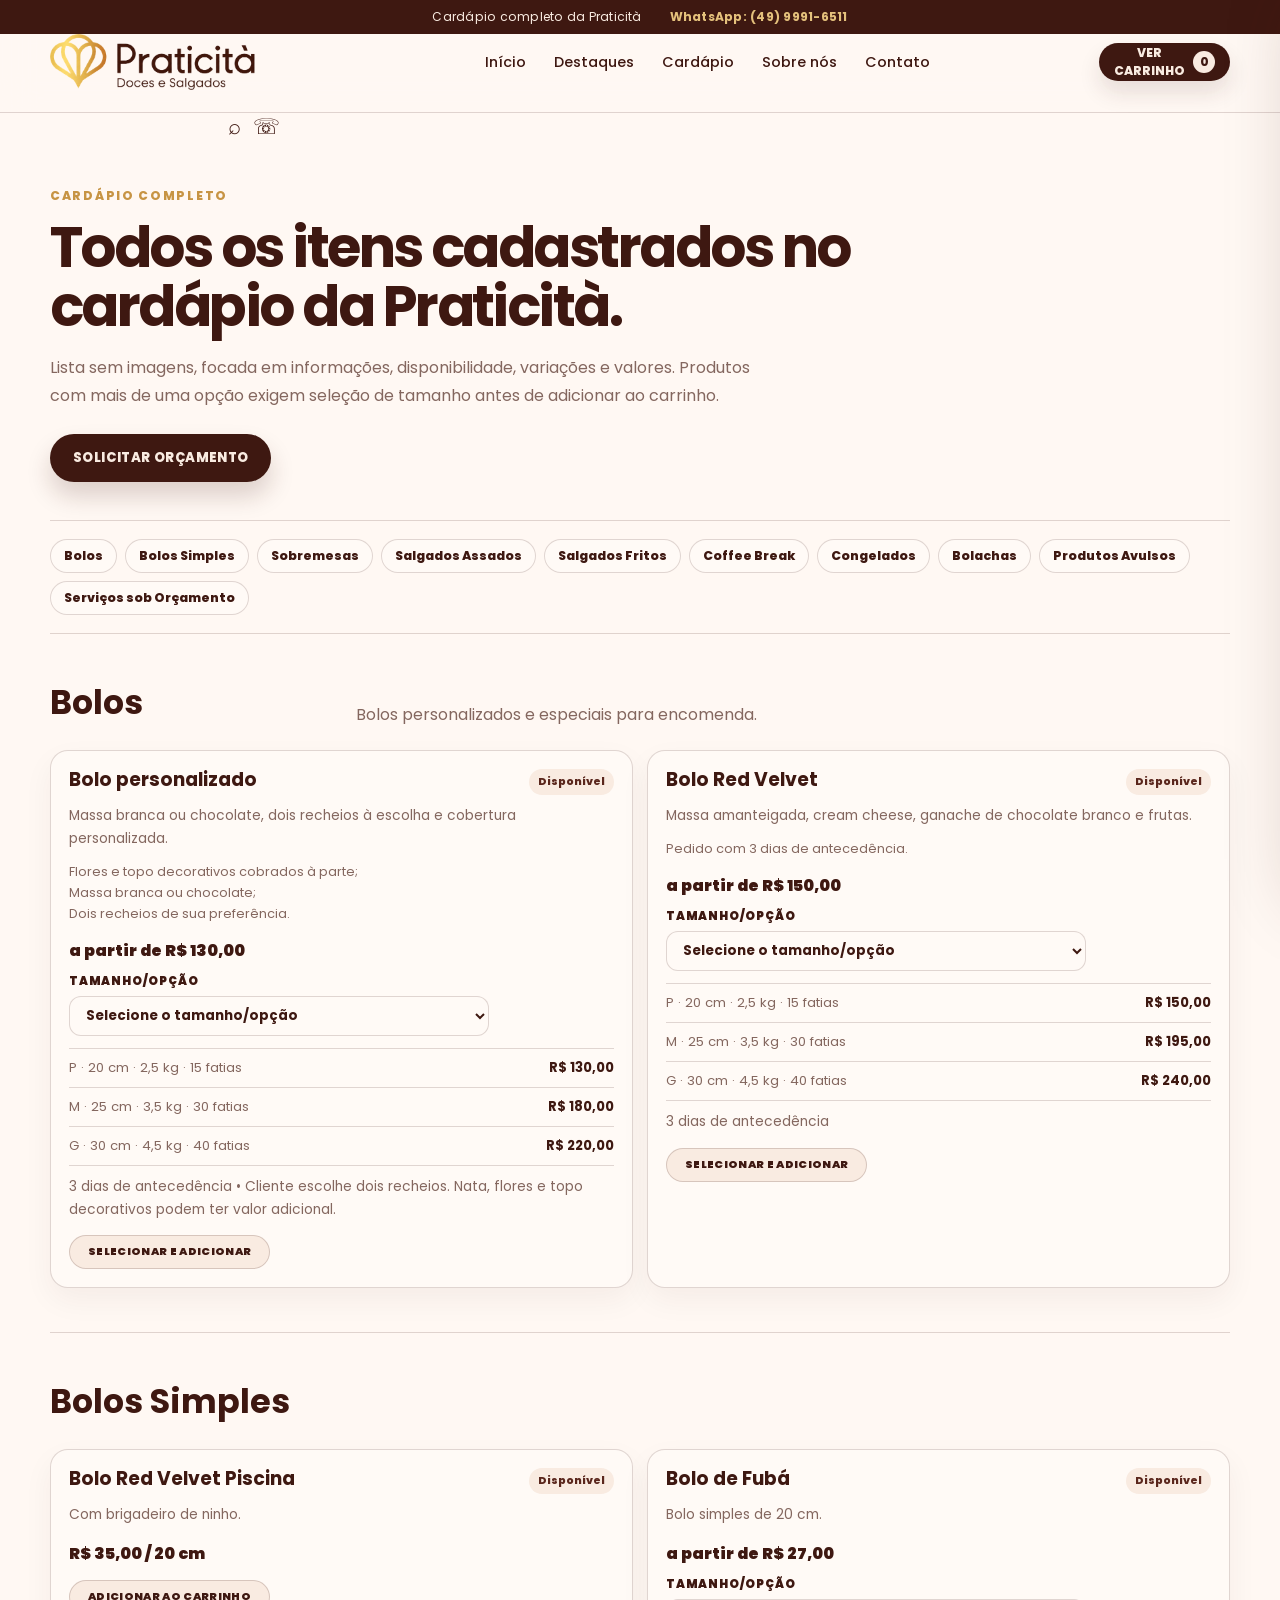
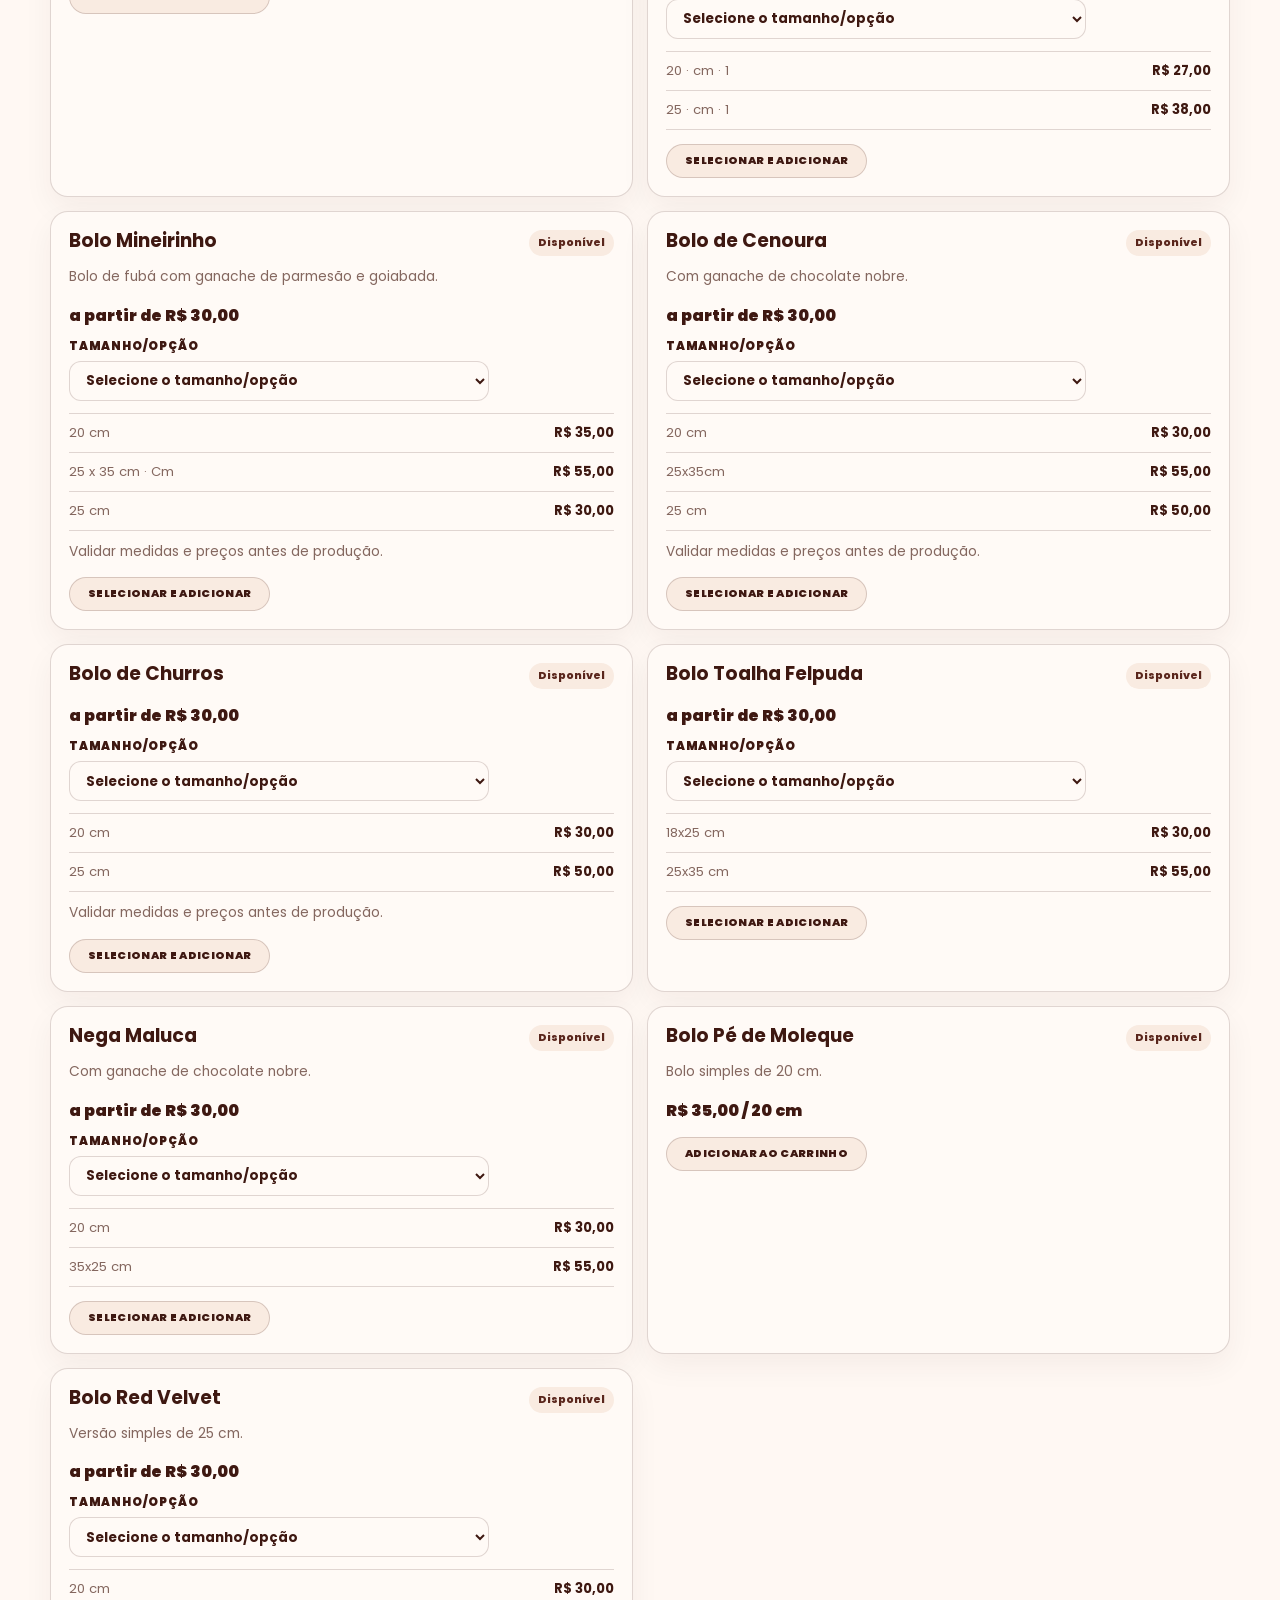
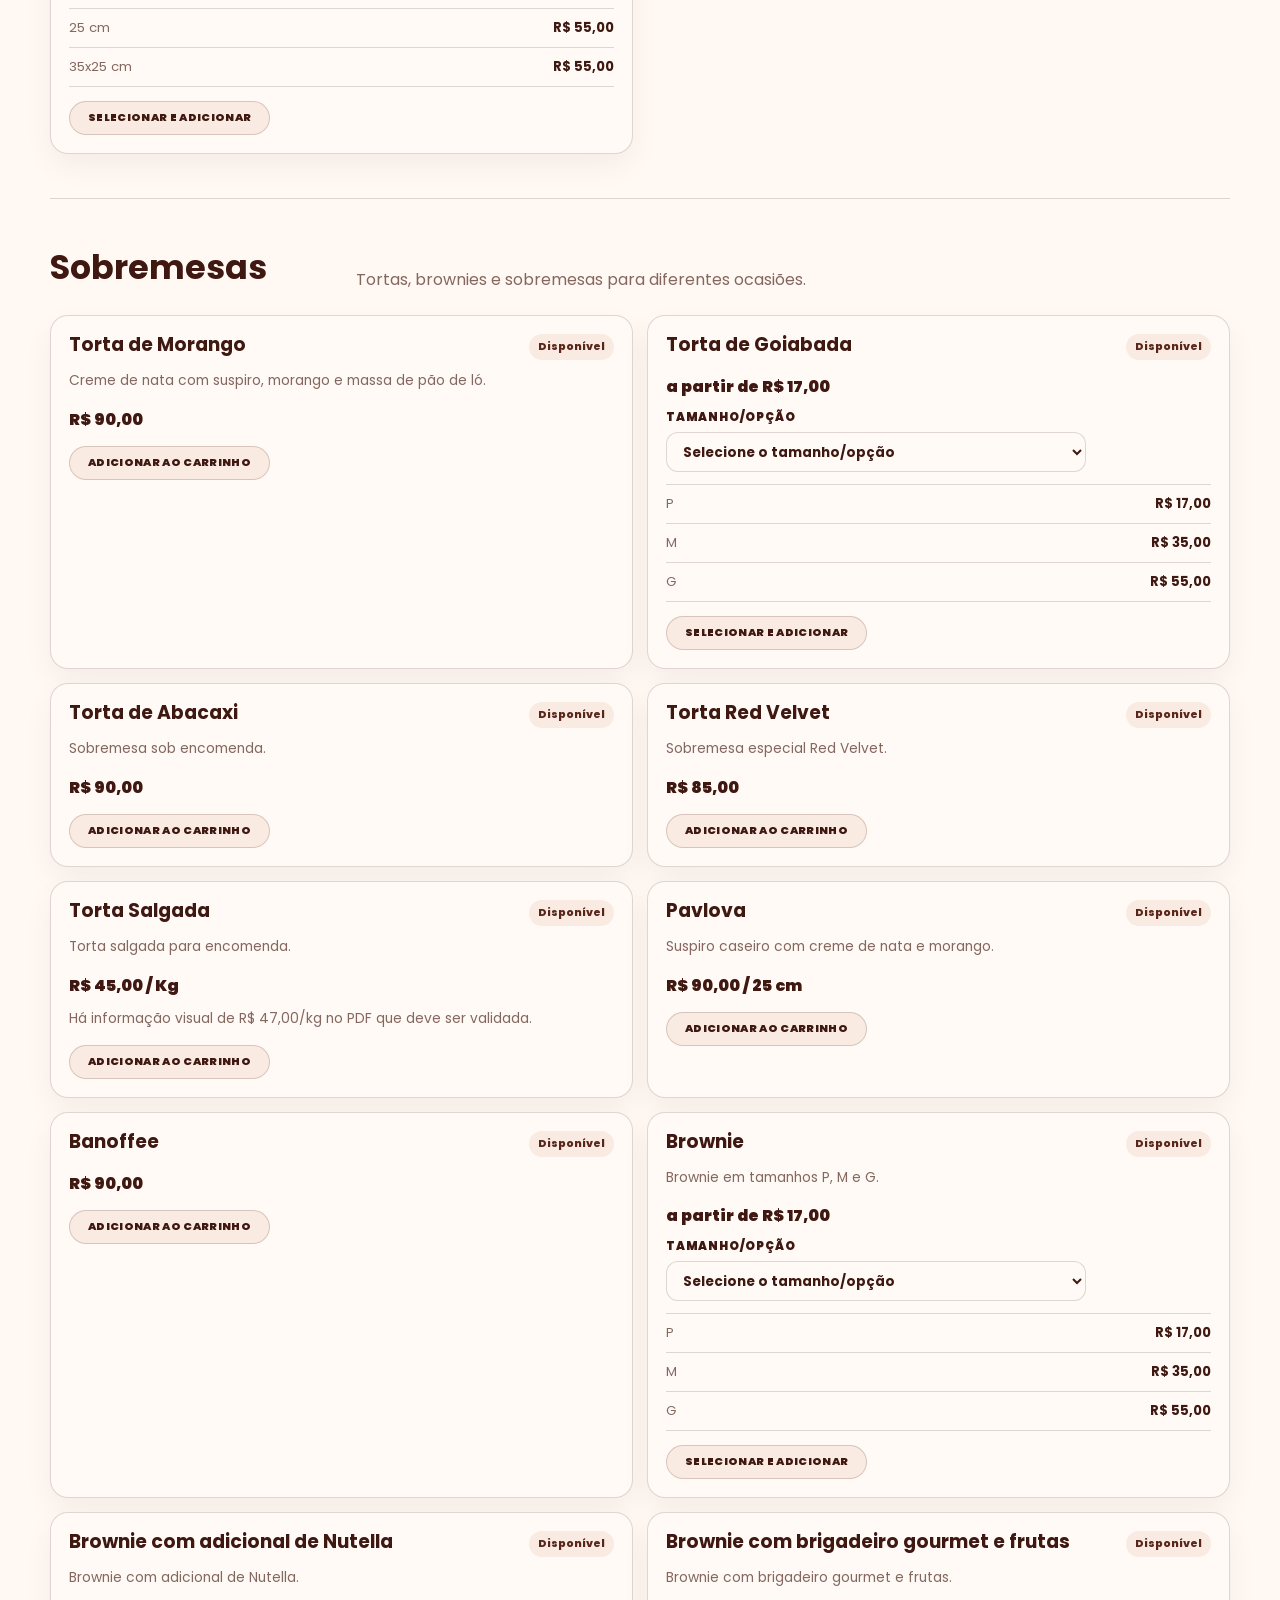
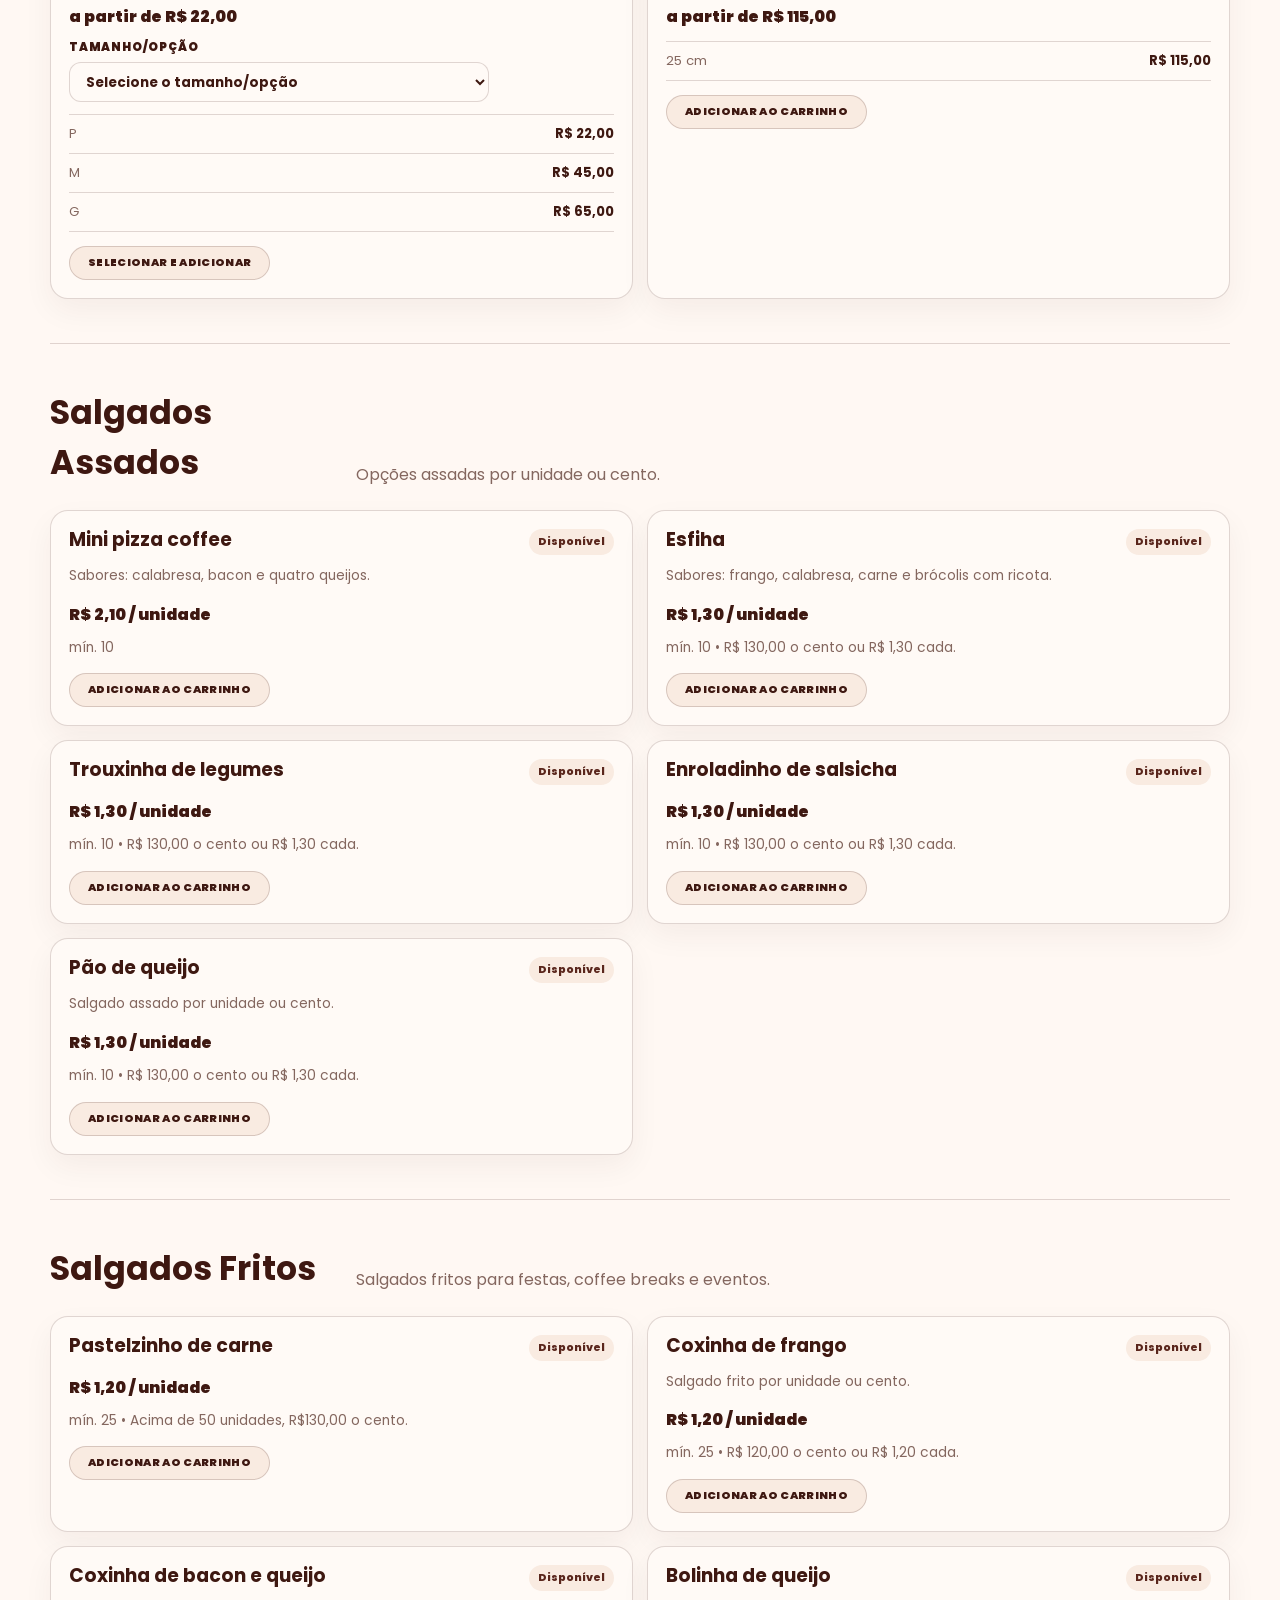
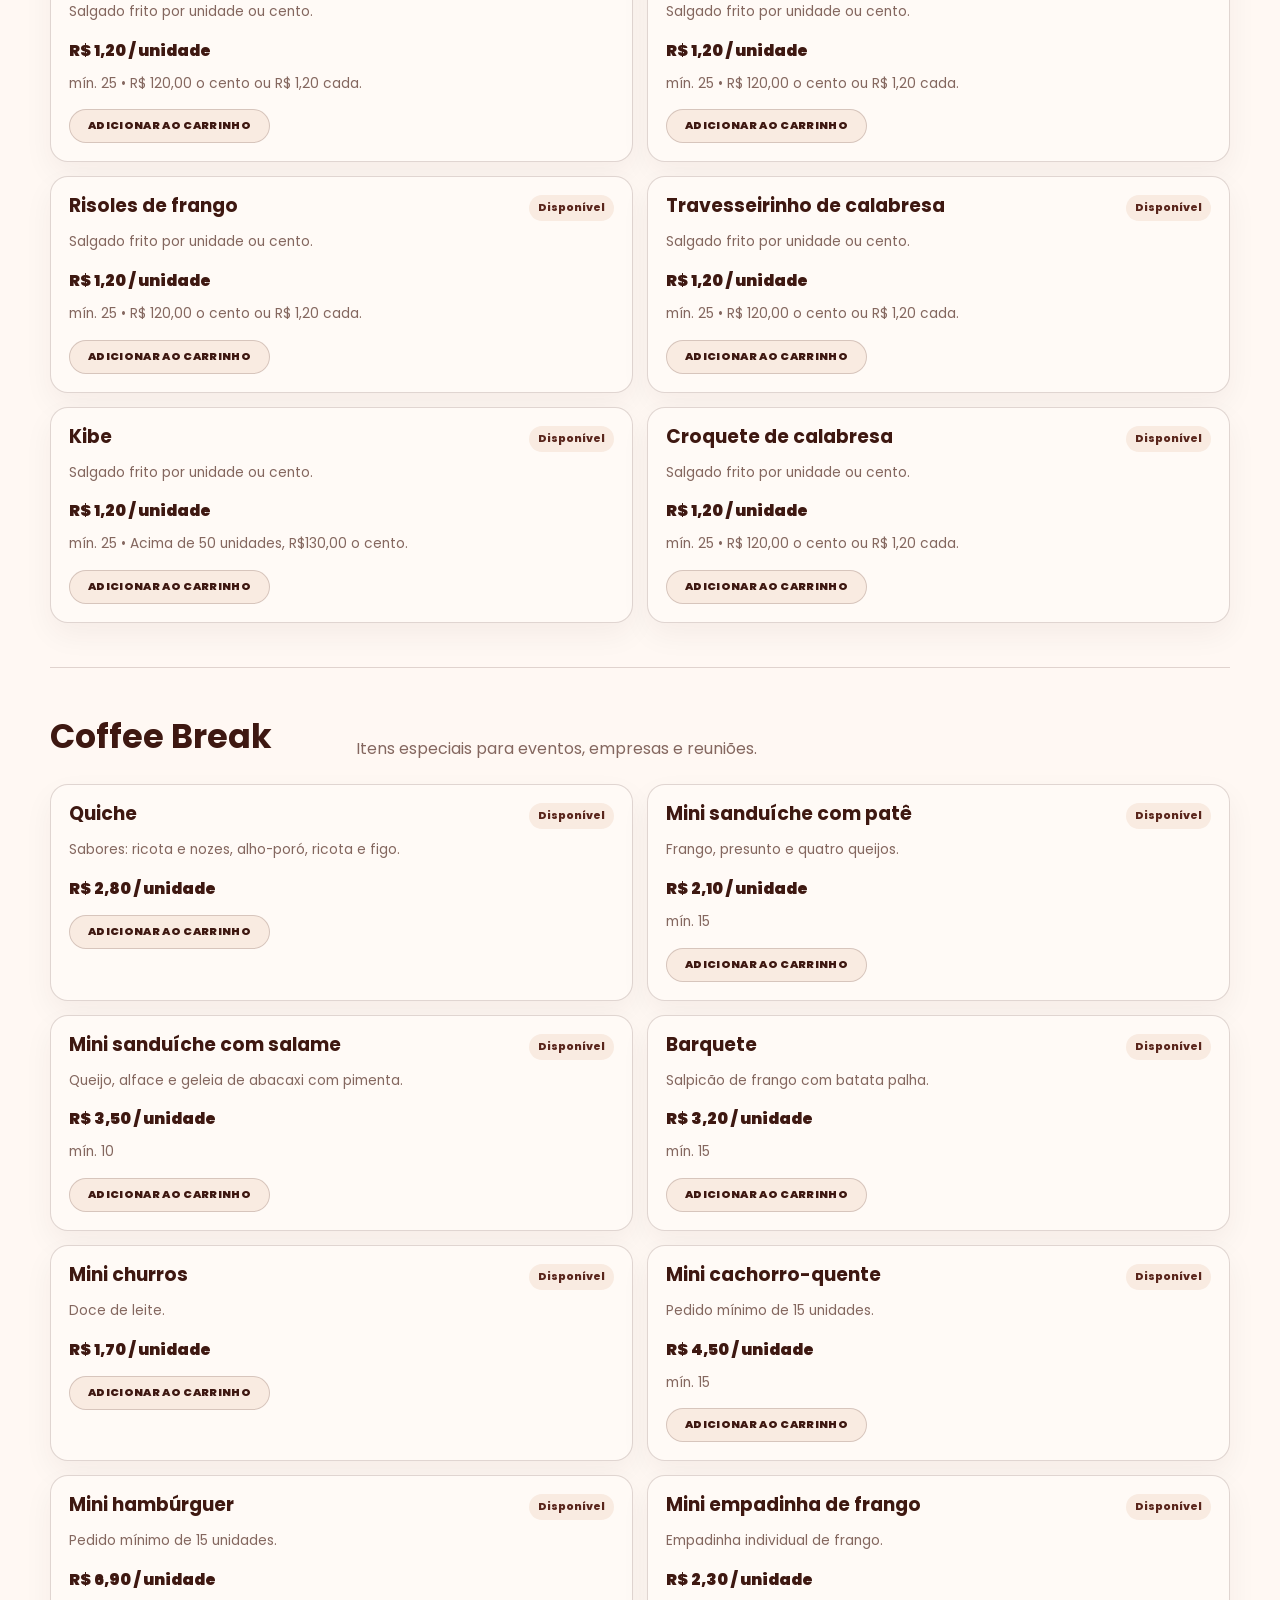
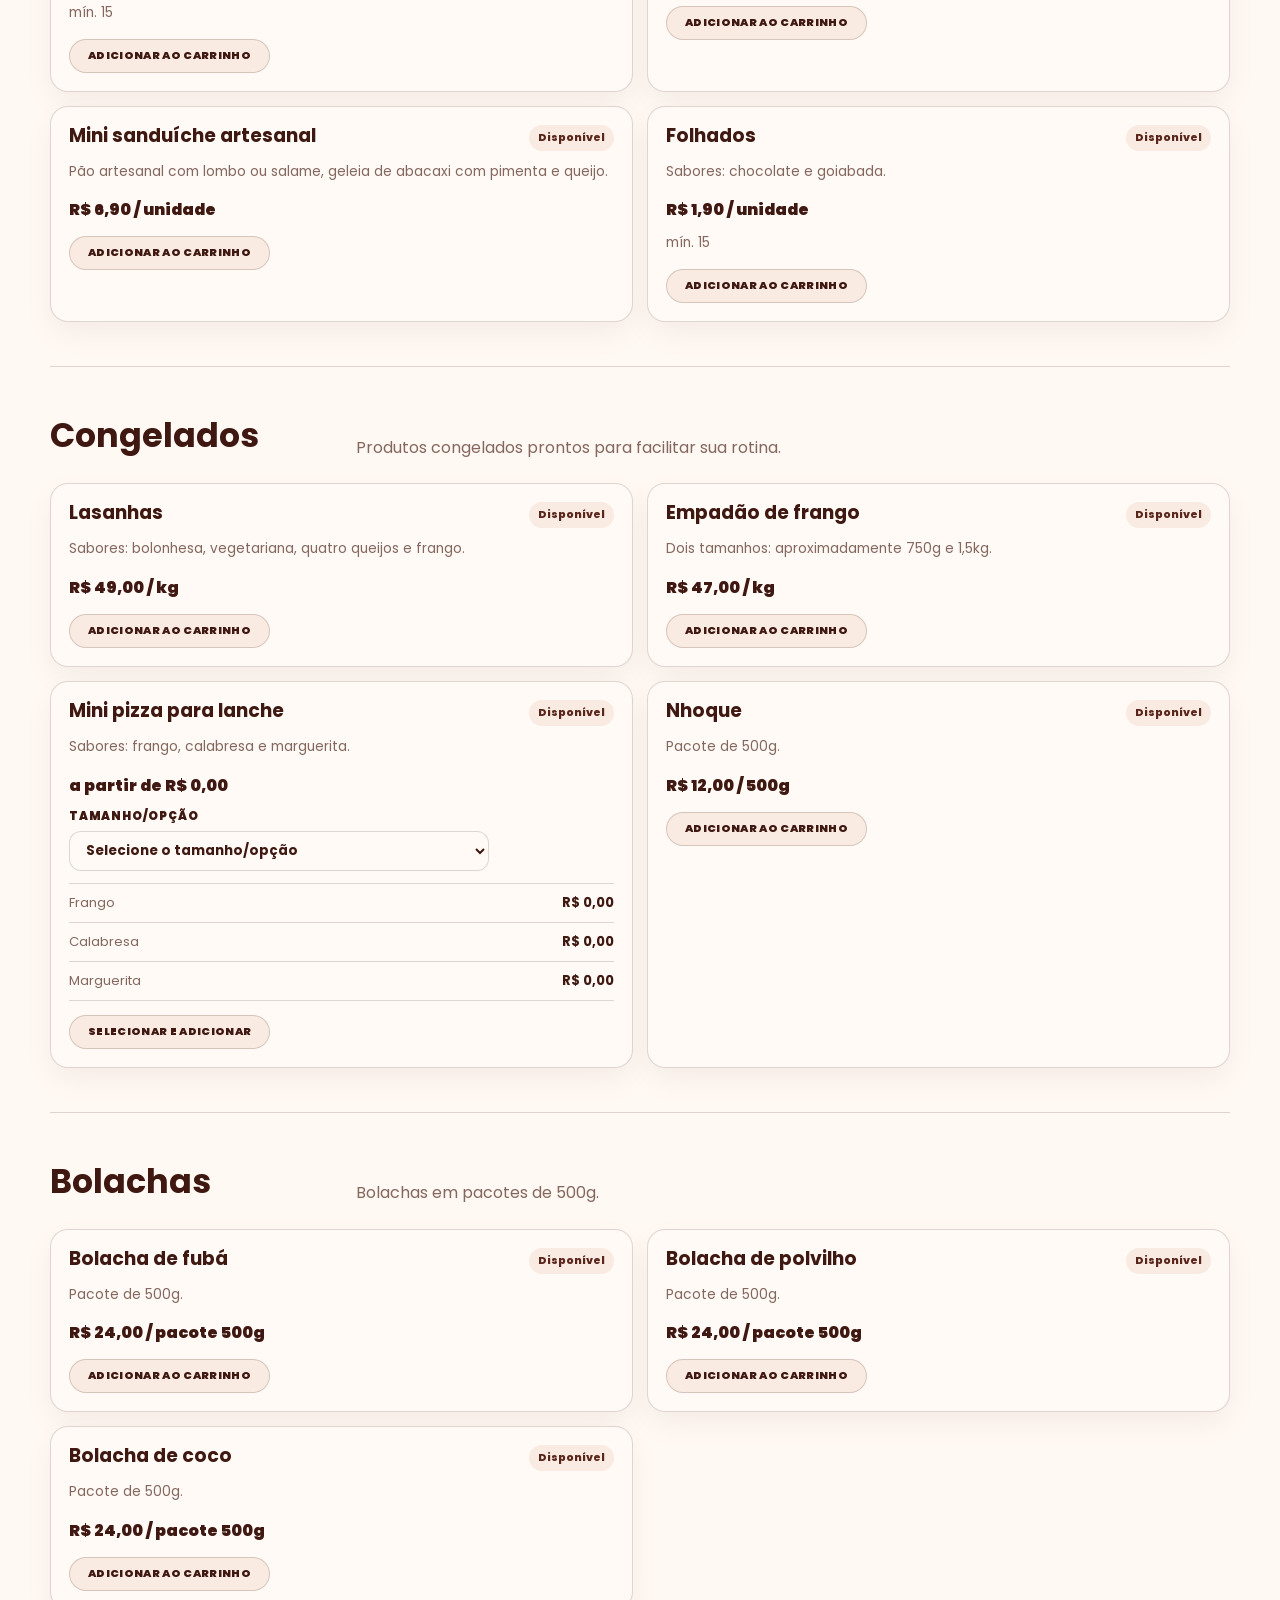
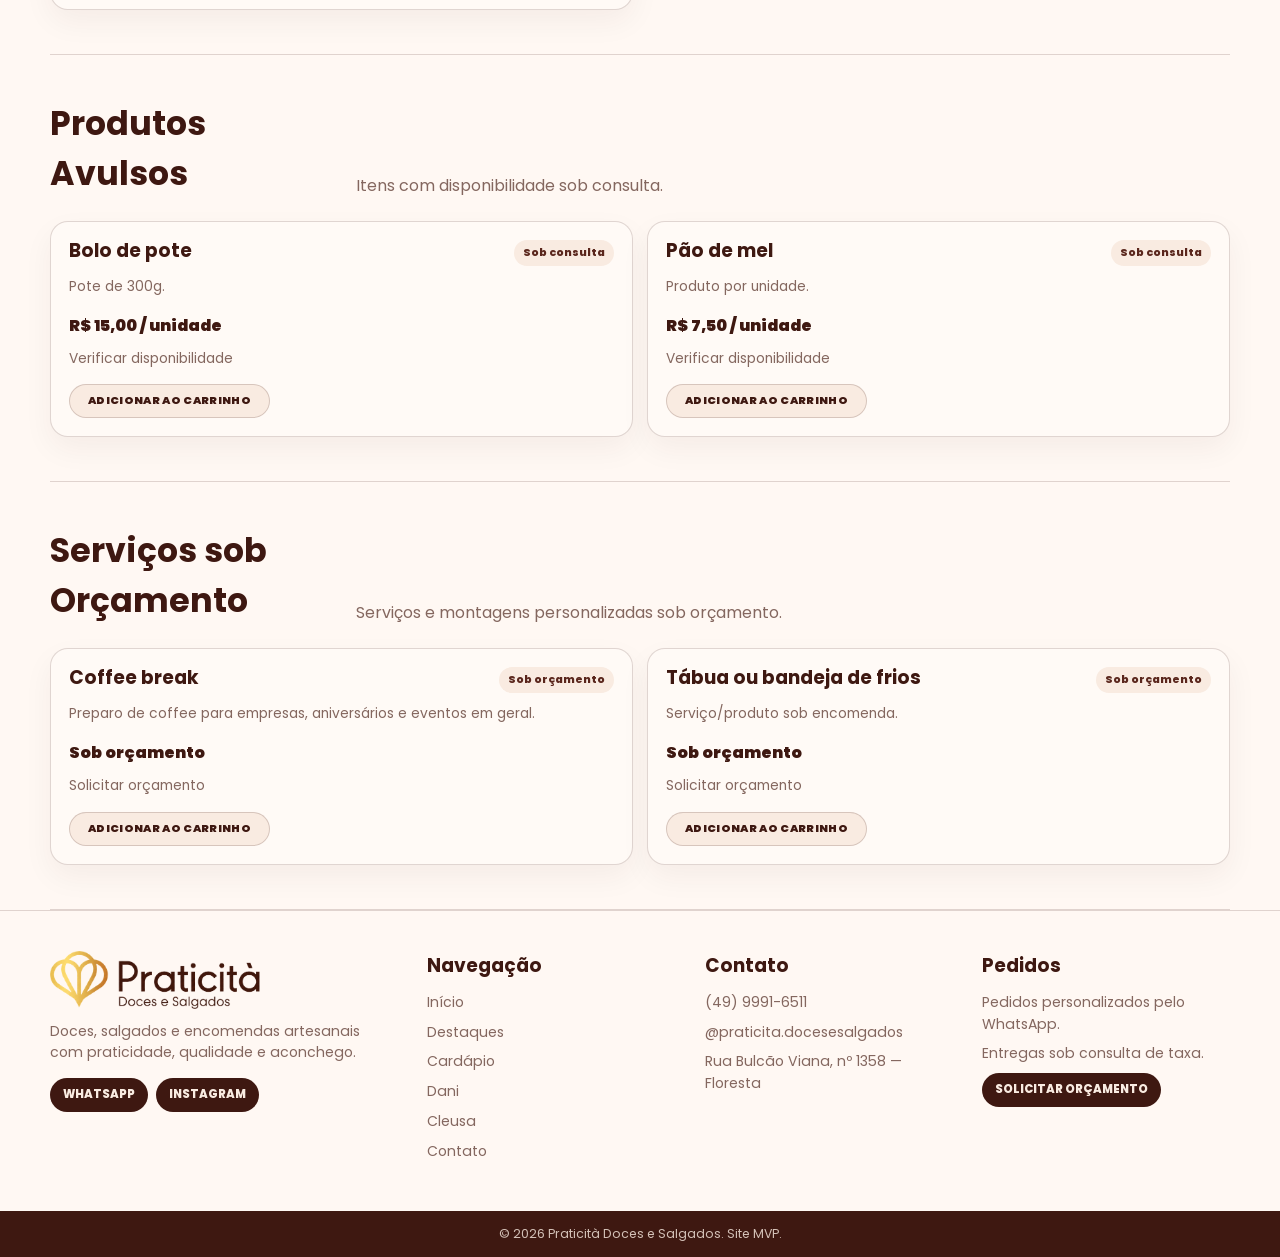
==== commit 1825120d: "adicionando carrinho de compras" ====
--- a/cardapio.html
+++ b/cardapio.html
@@ -28,6 +28,11 @@
         <a href="index.html#sobre">Sobre nós</a>
         <a href="index.html#contato">Contato</a>
       </div>
+
+      <button class="cart-open-button" type="button" data-cart-open aria-label="Ver carrinho">
+        Ver carrinho <span data-cart-count>0</span>
+      </button>
+
       <div class="nav-icons" aria-label="Ações rápidas">
         <a href="index.html#destaques" aria-label="Voltar">⌕</a>
         <a href="https://wa.me/554999916511?text=Ol%C3%A1%2C%20vim%20pelo%20site%20da%20Praticit%C3%A0%20e%20quero%20fazer%20uma%20encomenda." target="_blank" rel="noopener" aria-label="WhatsApp">☏</a>
@@ -35,13 +40,14 @@
     </nav>
   </header>
 
+  
   <main class="menu-page">
     <section class="menu-hero">
       <div>
         <p class="kicker">Cardápio completo</p>
         <h1>Todos os itens cadastrados no cardápio da Praticità.</h1>
-        <p>Lista sem imagens, focada em informações, disponibilidade, variações e valores. Produtos personalizados podem exigir confirmação pelo WhatsApp.</p>
-        <a class="btn btn-primary" href="https://wa.me/554999916511?text=Ol%C3%A1%2C%20vim%20pelo%20site%20da%20Praticit%C3%A0%20e%20quero%20fazer%20uma%20encomenda." target="_blank" rel="noopener">Solicitar orçamento</a>
+        <p>Lista sem imagens, focada em informações, disponibilidade, variações e valores. Produtos com mais de uma opção exigem seleção de tamanho antes de adicionar ao carrinho.</p>
+        <a class="btn btn-primary" href="https://wa.me/554999916511?text=Ol%C3%A1%2C%20vim%20pelo%20card%C3%A1pio%20e%20quero%20fazer%20uma%20encomenda." target="_blank" rel="noopener">Solicitar orçamento</a>
       </div>
     </section>
 
@@ -71,10 +77,25 @@
           <h3>Bolo personalizado</h3>
           <span>Disponível</span>
         </div>
-        <p class="menu-desc">Massa branca ou chocolate, dois recheios à escolha e cobertura personalizada.</p><p class="menu-full">Flores e topo decorativos cobrados à parte;<br>Massa branca ou chocolate;<br>Dois recheios de sua preferência.</p>
+        <p class="menu-desc">Massa branca ou chocolate, dois recheios à escolha e cobertura personalizada.</p>
+        <p class="menu-full">Flores e topo decorativos cobrados à parte;<br>Massa branca ou chocolate;<br>Dois recheios de sua preferência.</p>
         <div class="menu-price">a partir de R$ 130,00</div>
+        
+            <label class="variation-field">
+              <span>Tamanho/opção</span>
+              <select class="product-variation-select" data-variation-select>
+                <option value="">Selecione o tamanho/opção</option><option value="P · 20 cm · 2,5 kg · 15 fatias" data-price="R$ 130,00">P · 20 cm · 2,5 kg · 15 fatias — R$ 130,00</option><option value="M · 25 cm · 3,5 kg · 30 fatias" data-price="R$ 180,00">M · 25 cm · 3,5 kg · 30 fatias — R$ 180,00</option><option value="G · 30 cm · 4,5 kg · 40 fatias" data-price="R$ 220,00">G · 30 cm · 4,5 kg · 40 fatias — R$ 220,00</option>
+              </select>
+            </label>
         <ul class="variation-list"><li><span>P · 20 cm · 2,5 kg · 15 fatias</span><strong>R$ 130,00</strong></li><li><span>M · 25 cm · 3,5 kg · 30 fatias</span><strong>R$ 180,00</strong></li><li><span>G · 30 cm · 4,5 kg · 40 fatias</span><strong>R$ 220,00</strong></li></ul>
         <p class="menu-meta">3 dias de antecedência • Cliente escolhe dois recheios. Nata, flores e topo decorativos podem ter valor adicional.</p>
+        <button class="add-to-cart menu-add-to-cart" type="button"
+          data-id="bolo-personalizado"
+          data-product-id="prod-bolo-tradicional"
+          data-name="Bolo personalizado"
+          data-price="a partir de R$ 130,00"
+          data-source="Cardápio"
+          data-requires-variation="true">Selecionar e adicionar</button>
       </article>
     
 
@@ -83,10 +104,25 @@
           <h3>Bolo Red Velvet</h3>
           <span>Disponível</span>
         </div>
-        <p class="menu-desc">Massa amanteigada, cream cheese, ganache de chocolate branco e frutas.</p><p class="menu-full">Pedido com 3 dias de antecedência.</p>
+        <p class="menu-desc">Massa amanteigada, cream cheese, ganache de chocolate branco e frutas.</p>
+        <p class="menu-full">Pedido com 3 dias de antecedência.</p>
         <div class="menu-price">a partir de R$ 150,00</div>
+        
+            <label class="variation-field">
+              <span>Tamanho/opção</span>
+              <select class="product-variation-select" data-variation-select>
+                <option value="">Selecione o tamanho/opção</option><option value="P · 20 cm · 2,5 kg · 15 fatias" data-price="R$ 150,00">P · 20 cm · 2,5 kg · 15 fatias — R$ 150,00</option><option value="M · 25 cm · 3,5 kg · 30 fatias" data-price="R$ 195,00">M · 25 cm · 3,5 kg · 30 fatias — R$ 195,00</option><option value="G · 30 cm · 4,5 kg · 40 fatias" data-price="R$ 240,00">G · 30 cm · 4,5 kg · 40 fatias — R$ 240,00</option>
+              </select>
+            </label>
         <ul class="variation-list"><li><span>P · 20 cm · 2,5 kg · 15 fatias</span><strong>R$ 150,00</strong></li><li><span>M · 25 cm · 3,5 kg · 30 fatias</span><strong>R$ 195,00</strong></li><li><span>G · 30 cm · 4,5 kg · 40 fatias</span><strong>R$ 240,00</strong></li></ul>
         <p class="menu-meta">3 dias de antecedência</p>
+        <button class="add-to-cart menu-add-to-cart" type="button"
+          data-id="bolo-red-velvet"
+          data-product-id="prod-bolo-red-velvet"
+          data-name="Bolo Red Velvet"
+          data-price="a partir de R$ 150,00"
+          data-source="Cardápio"
+          data-requires-variation="true">Selecionar e adicionar</button>
       </article>
     
       </div>
@@ -105,9 +141,18 @@
           <span>Disponível</span>
         </div>
         <p class="menu-desc">Com brigadeiro de ninho.</p>
+        
         <div class="menu-price">R$ 35,00 / 20 cm</div>
         
         
+        
+        <button class="add-to-cart menu-add-to-cart" type="button"
+          data-id="bolo-red-velvet-piscina"
+          data-product-id="prod-red-velvet-piscina"
+          data-name="Bolo Red Velvet Piscina"
+          data-price="R$ 35,00 / 20 cm"
+          data-source="Cardápio"
+          data-requires-variation="false">Adicionar ao carrinho</button>
       </article>
     
 
@@ -117,9 +162,24 @@
           <span>Disponível</span>
         </div>
         <p class="menu-desc">Bolo simples de 20 cm.</p>
+        
         <div class="menu-price">a partir de R$ 27,00</div>
+        
+            <label class="variation-field">
+              <span>Tamanho/opção</span>
+              <select class="product-variation-select" data-variation-select>
+                <option value="">Selecione o tamanho/opção</option><option value="20 · cm · 1" data-price="R$ 27,00">20 · cm · 1 — R$ 27,00</option><option value="25 · cm · 1" data-price="R$ 38,00">25 · cm · 1 — R$ 38,00</option>
+              </select>
+            </label>
         <ul class="variation-list"><li><span>20 · cm · 1</span><strong>R$ 27,00</strong></li><li><span>25 · cm · 1</span><strong>R$ 38,00</strong></li></ul>
-        <p class="menu-meta">20 cm</p>
+        
+        <button class="add-to-cart menu-add-to-cart" type="button"
+          data-id="bolo-de-fuba"
+          data-product-id="prod-bolo-fuba"
+          data-name="Bolo de Fubá"
+          data-price="a partir de R$ 27,00"
+          data-source="Cardápio"
+          data-requires-variation="true">Selecionar e adicionar</button>
       </article>
     
 
@@ -129,9 +189,24 @@
           <span>Disponível</span>
         </div>
         <p class="menu-desc">Bolo de fubá com ganache de parmesão e goiabada.</p>
+        
         <div class="menu-price">a partir de R$ 30,00</div>
-        <ul class="variation-list"><li><span>20 cm · 20 cm</span><strong>R$ 35,00</strong></li><li><span>25 x 35 cm · Cm</span><strong>R$ 55,00</strong></li><li><span>25 cm · 25 cm</span><strong>R$ 30,00</strong></li></ul>
+        
+            <label class="variation-field">
+              <span>Tamanho/opção</span>
+              <select class="product-variation-select" data-variation-select>
+                <option value="">Selecione o tamanho/opção</option><option value="20 cm" data-price="R$ 35,00">20 cm — R$ 35,00</option><option value="25 x 35 cm · Cm" data-price="R$ 55,00">25 x 35 cm · Cm — R$ 55,00</option><option value="25 cm" data-price="R$ 30,00">25 cm — R$ 30,00</option>
+              </select>
+            </label>
+        <ul class="variation-list"><li><span>20 cm</span><strong>R$ 35,00</strong></li><li><span>25 x 35 cm · Cm</span><strong>R$ 55,00</strong></li><li><span>25 cm</span><strong>R$ 30,00</strong></li></ul>
         <p class="menu-meta">Validar medidas e preços antes de produção.</p>
+        <button class="add-to-cart menu-add-to-cart" type="button"
+          data-id="bolo-mineirinho"
+          data-product-id="prod-bolo-mineirinho"
+          data-name="Bolo Mineirinho"
+          data-price="a partir de R$ 30,00"
+          data-source="Cardápio"
+          data-requires-variation="true">Selecionar e adicionar</button>
       </article>
     
 
@@ -141,9 +216,24 @@
           <span>Disponível</span>
         </div>
         <p class="menu-desc">Com ganache de chocolate nobre.</p>
+        
         <div class="menu-price">a partir de R$ 30,00</div>
-        <ul class="variation-list"><li><span>20 cm · 20 cm</span><strong>R$ 30,00</strong></li><li><span>25x35cm · 25x35cm</span><strong>R$ 55,00</strong></li><li><span>25 cm · 25 cm</span><strong>R$ 50,00</strong></li></ul>
+        
+            <label class="variation-field">
+              <span>Tamanho/opção</span>
+              <select class="product-variation-select" data-variation-select>
+                <option value="">Selecione o tamanho/opção</option><option value="20 cm" data-price="R$ 30,00">20 cm — R$ 30,00</option><option value="25x35cm" data-price="R$ 55,00">25x35cm — R$ 55,00</option><option value="25 cm" data-price="R$ 50,00">25 cm — R$ 50,00</option>
+              </select>
+            </label>
+        <ul class="variation-list"><li><span>20 cm</span><strong>R$ 30,00</strong></li><li><span>25x35cm</span><strong>R$ 55,00</strong></li><li><span>25 cm</span><strong>R$ 50,00</strong></li></ul>
         <p class="menu-meta">Validar medidas e preços antes de produção.</p>
+        <button class="add-to-cart menu-add-to-cart" type="button"
+          data-id="bolo-de-cenoura"
+          data-product-id="prod-bolo-cenoura"
+          data-name="Bolo de Cenoura"
+          data-price="a partir de R$ 30,00"
+          data-source="Cardápio"
+          data-requires-variation="true">Selecionar e adicionar</button>
       </article>
     
 
@@ -153,9 +243,24 @@
           <span>Disponível</span>
         </div>
         
+        
         <div class="menu-price">a partir de R$ 30,00</div>
-        <ul class="variation-list"><li><span>20 cm · 20 cm</span><strong>R$ 30,00</strong></li><li><span>25 cm · 25 cm</span><strong>R$ 50,00</strong></li></ul>
+        
+            <label class="variation-field">
+              <span>Tamanho/opção</span>
+              <select class="product-variation-select" data-variation-select>
+                <option value="">Selecione o tamanho/opção</option><option value="20 cm" data-price="R$ 30,00">20 cm — R$ 30,00</option><option value="25 cm" data-price="R$ 50,00">25 cm — R$ 50,00</option>
+              </select>
+            </label>
+        <ul class="variation-list"><li><span>20 cm</span><strong>R$ 30,00</strong></li><li><span>25 cm</span><strong>R$ 50,00</strong></li></ul>
         <p class="menu-meta">Validar medidas e preços antes de produção.</p>
+        <button class="add-to-cart menu-add-to-cart" type="button"
+          data-id="bolo-de-churros"
+          data-product-id="prod-bolo-churros"
+          data-name="Bolo de Churros"
+          data-price="a partir de R$ 30,00"
+          data-source="Cardápio"
+          data-requires-variation="true">Selecionar e adicionar</button>
       </article>
     
 
@@ -165,9 +270,24 @@
           <span>Disponível</span>
         </div>
         
+        
         <div class="menu-price">a partir de R$ 30,00</div>
-        <ul class="variation-list"><li><span>18x25 cm · 18x25 cm</span><strong>R$ 30,00</strong></li><li><span>25x35 cm · 25x35 cm</span><strong>R$ 55,00</strong></li></ul>
-        
+        
+            <label class="variation-field">
+              <span>Tamanho/opção</span>
+              <select class="product-variation-select" data-variation-select>
+                <option value="">Selecione o tamanho/opção</option><option value="18x25 cm" data-price="R$ 30,00">18x25 cm — R$ 30,00</option><option value="25x35 cm" data-price="R$ 55,00">25x35 cm — R$ 55,00</option>
+              </select>
+            </label>
+        <ul class="variation-list"><li><span>18x25 cm</span><strong>R$ 30,00</strong></li><li><span>25x35 cm</span><strong>R$ 55,00</strong></li></ul>
+        
+        <button class="add-to-cart menu-add-to-cart" type="button"
+          data-id="bolo-toalha-felpuda"
+          data-product-id="prod-bolo-toalha-felpuda"
+          data-name="Bolo Toalha Felpuda"
+          data-price="a partir de R$ 30,00"
+          data-source="Cardápio"
+          data-requires-variation="true">Selecionar e adicionar</button>
       </article>
     
 
@@ -177,9 +297,24 @@
           <span>Disponível</span>
         </div>
         <p class="menu-desc">Com ganache de chocolate nobre.</p>
+        
         <div class="menu-price">a partir de R$ 30,00</div>
-        <ul class="variation-list"><li><span>20 cm · 20 cm</span><strong>R$ 30,00</strong></li><li><span>35x25 cm · 35x25 cm</span><strong>R$ 55,00</strong></li></ul>
-        
+        
+            <label class="variation-field">
+              <span>Tamanho/opção</span>
+              <select class="product-variation-select" data-variation-select>
+                <option value="">Selecione o tamanho/opção</option><option value="20 cm" data-price="R$ 30,00">20 cm — R$ 30,00</option><option value="35x25 cm" data-price="R$ 55,00">35x25 cm — R$ 55,00</option>
+              </select>
+            </label>
+        <ul class="variation-list"><li><span>20 cm</span><strong>R$ 30,00</strong></li><li><span>35x25 cm</span><strong>R$ 55,00</strong></li></ul>
+        
+        <button class="add-to-cart menu-add-to-cart" type="button"
+          data-id="nega-maluca"
+          data-product-id="prod-nega-maluca"
+          data-name="Nega Maluca"
+          data-price="a partir de R$ 30,00"
+          data-source="Cardápio"
+          data-requires-variation="true">Selecionar e adicionar</button>
       </article>
     
 
@@ -189,9 +324,18 @@
           <span>Disponível</span>
         </div>
         <p class="menu-desc">Bolo simples de 20 cm.</p>
+        
         <div class="menu-price">R$ 35,00 / 20 cm</div>
         
         
+        
+        <button class="add-to-cart menu-add-to-cart" type="button"
+          data-id="bolo-pe-de-moleque"
+          data-product-id="prod-pe-de-moleque"
+          data-name="Bolo Pé de Moleque"
+          data-price="R$ 35,00 / 20 cm"
+          data-source="Cardápio"
+          data-requires-variation="false">Adicionar ao carrinho</button>
       </article>
     
 
@@ -201,9 +345,24 @@
           <span>Disponível</span>
         </div>
         <p class="menu-desc">Versão simples de 25 cm.</p>
+        
         <div class="menu-price">a partir de R$ 30,00</div>
-        <ul class="variation-list"><li><span>20 cm · 20 cm</span><strong>R$ 30,00</strong></li><li><span>25 cm · 25 cm</span><strong>R$ 55,00</strong></li><li><span>35x25 cm · 35x25 cm</span><strong>R$ 55,00</strong></li></ul>
-        <p class="menu-meta">25 cm</p>
+        
+            <label class="variation-field">
+              <span>Tamanho/opção</span>
+              <select class="product-variation-select" data-variation-select>
+                <option value="">Selecione o tamanho/opção</option><option value="20 cm" data-price="R$ 30,00">20 cm — R$ 30,00</option><option value="25 cm" data-price="R$ 55,00">25 cm — R$ 55,00</option><option value="35x25 cm" data-price="R$ 55,00">35x25 cm — R$ 55,00</option>
+              </select>
+            </label>
+        <ul class="variation-list"><li><span>20 cm</span><strong>R$ 30,00</strong></li><li><span>25 cm</span><strong>R$ 55,00</strong></li><li><span>35x25 cm</span><strong>R$ 55,00</strong></li></ul>
+        
+        <button class="add-to-cart menu-add-to-cart" type="button"
+          data-id="bolo-red-velvet"
+          data-product-id="prod-bolo-red-velvet-simples"
+          data-name="Bolo Red Velvet"
+          data-price="a partir de R$ 30,00"
+          data-source="Cardápio"
+          data-requires-variation="true">Selecionar e adicionar</button>
       </article>
     
       </div>
@@ -222,9 +381,18 @@
           <span>Disponível</span>
         </div>
         <p class="menu-desc">Creme de nata com suspiro, morango e massa de pão de ló.</p>
+        
         <div class="menu-price">R$ 90,00</div>
         
         
+        
+        <button class="add-to-cart menu-add-to-cart" type="button"
+          data-id="torta-de-morango"
+          data-product-id="prod-torta-morango"
+          data-name="Torta de Morango"
+          data-price="R$ 90,00"
+          data-source="Cardápio"
+          data-requires-variation="false">Adicionar ao carrinho</button>
       </article>
     
 
@@ -234,9 +402,24 @@
           <span>Disponível</span>
         </div>
         
+        
         <div class="menu-price">a partir de R$ 17,00</div>
+        
+            <label class="variation-field">
+              <span>Tamanho/opção</span>
+              <select class="product-variation-select" data-variation-select>
+                <option value="">Selecione o tamanho/opção</option><option value="P" data-price="R$ 17,00">P — R$ 17,00</option><option value="M" data-price="R$ 35,00">M — R$ 35,00</option><option value="G" data-price="R$ 55,00">G — R$ 55,00</option>
+              </select>
+            </label>
         <ul class="variation-list"><li><span>P</span><strong>R$ 17,00</strong></li><li><span>M</span><strong>R$ 35,00</strong></li><li><span>G</span><strong>R$ 55,00</strong></li></ul>
         
+        <button class="add-to-cart menu-add-to-cart" type="button"
+          data-id="torta-de-goiabada"
+          data-product-id="prod-torta-goiabada"
+          data-name="Torta de Goiabada"
+          data-price="a partir de R$ 17,00"
+          data-source="Cardápio"
+          data-requires-variation="true">Selecionar e adicionar</button>
       </article>
     
 
@@ -246,9 +429,18 @@
           <span>Disponível</span>
         </div>
         <p class="menu-desc">Sobremesa sob encomenda.</p>
+        
         <div class="menu-price">R$ 90,00</div>
         
         
+        
+        <button class="add-to-cart menu-add-to-cart" type="button"
+          data-id="torta-de-abacaxi"
+          data-product-id="prod-torta-abacaxi"
+          data-name="Torta de Abacaxi"
+          data-price="R$ 90,00"
+          data-source="Cardápio"
+          data-requires-variation="false">Adicionar ao carrinho</button>
       </article>
     
 
@@ -258,9 +450,18 @@
           <span>Disponível</span>
         </div>
         <p class="menu-desc">Sobremesa especial Red Velvet.</p>
+        
         <div class="menu-price">R$ 85,00</div>
         
         
+        
+        <button class="add-to-cart menu-add-to-cart" type="button"
+          data-id="torta-red-velvet"
+          data-product-id="prod-torta-red-velvet"
+          data-name="Torta Red Velvet"
+          data-price="R$ 85,00"
+          data-source="Cardápio"
+          data-requires-variation="false">Adicionar ao carrinho</button>
       </article>
     
 
@@ -270,9 +471,18 @@
           <span>Disponível</span>
         </div>
         <p class="menu-desc">Torta salgada para encomenda.</p>
+        
         <div class="menu-price">R$ 45,00 / Kg</div>
         
+        
         <p class="menu-meta">Há informação visual de R$ 47,00/kg no PDF que deve ser validada.</p>
+        <button class="add-to-cart menu-add-to-cart" type="button"
+          data-id="torta-salgada"
+          data-product-id="prod-torta-salgada"
+          data-name="Torta Salgada"
+          data-price="R$ 45,00 / Kg"
+          data-source="Cardápio"
+          data-requires-variation="false">Adicionar ao carrinho</button>
       </article>
     
 
@@ -282,9 +492,18 @@
           <span>Disponível</span>
         </div>
         <p class="menu-desc">Suspiro caseiro com creme de nata e morango.</p>
+        
         <div class="menu-price">R$ 90,00 / 25 cm</div>
         
         
+        
+        <button class="add-to-cart menu-add-to-cart" type="button"
+          data-id="pavlova"
+          data-product-id="prod-pavlova"
+          data-name="Pavlova"
+          data-price="R$ 90,00 / 25 cm"
+          data-source="Cardápio"
+          data-requires-variation="false">Adicionar ao carrinho</button>
       </article>
     
 
@@ -294,9 +513,18 @@
           <span>Disponível</span>
         </div>
         
+        
         <div class="menu-price">R$ 90,00</div>
         
         
+        
+        <button class="add-to-cart menu-add-to-cart" type="button"
+          data-id="banoffee"
+          data-product-id="prod-banoffee"
+          data-name="Banoffee"
+          data-price="R$ 90,00"
+          data-source="Cardápio"
+          data-requires-variation="false">Adicionar ao carrinho</button>
       </article>
     
 
@@ -306,9 +534,24 @@
           <span>Disponível</span>
         </div>
         <p class="menu-desc">Brownie em tamanhos P, M e G.</p>
+        
         <div class="menu-price">a partir de R$ 17,00</div>
+        
+            <label class="variation-field">
+              <span>Tamanho/opção</span>
+              <select class="product-variation-select" data-variation-select>
+                <option value="">Selecione o tamanho/opção</option><option value="P" data-price="R$ 17,00">P — R$ 17,00</option><option value="M" data-price="R$ 35,00">M — R$ 35,00</option><option value="G" data-price="R$ 55,00">G — R$ 55,00</option>
+              </select>
+            </label>
         <ul class="variation-list"><li><span>P</span><strong>R$ 17,00</strong></li><li><span>M</span><strong>R$ 35,00</strong></li><li><span>G</span><strong>R$ 55,00</strong></li></ul>
         
+        <button class="add-to-cart menu-add-to-cart" type="button"
+          data-id="brownie"
+          data-product-id="prod-brownie"
+          data-name="Brownie"
+          data-price="a partir de R$ 17,00"
+          data-source="Cardápio"
+          data-requires-variation="true">Selecionar e adicionar</button>
       </article>
     
 
@@ -318,9 +561,24 @@
           <span>Disponível</span>
         </div>
         <p class="menu-desc">Brownie com adicional de Nutella.</p>
+        
         <div class="menu-price">a partir de R$ 22,00</div>
+        
+            <label class="variation-field">
+              <span>Tamanho/opção</span>
+              <select class="product-variation-select" data-variation-select>
+                <option value="">Selecione o tamanho/opção</option><option value="P" data-price="R$ 22,00">P — R$ 22,00</option><option value="M" data-price="R$ 45,00">M — R$ 45,00</option><option value="G" data-price="R$ 65,00">G — R$ 65,00</option>
+              </select>
+            </label>
         <ul class="variation-list"><li><span>P</span><strong>R$ 22,00</strong></li><li><span>M</span><strong>R$ 45,00</strong></li><li><span>G</span><strong>R$ 65,00</strong></li></ul>
         
+        <button class="add-to-cart menu-add-to-cart" type="button"
+          data-id="brownie-com-adicional-de-nutella"
+          data-product-id="prod-brownie-nutella"
+          data-name="Brownie com adicional de Nutella"
+          data-price="a partir de R$ 22,00"
+          data-source="Cardápio"
+          data-requires-variation="true">Selecionar e adicionar</button>
       </article>
     
 
@@ -330,9 +588,18 @@
           <span>Disponível</span>
         </div>
         <p class="menu-desc">Brownie com brigadeiro gourmet e frutas.</p>
+        
         <div class="menu-price">a partir de R$ 115,00</div>
+        
         <ul class="variation-list"><li><span>25 cm</span><strong>R$ 115,00</strong></li></ul>
         
+        <button class="add-to-cart menu-add-to-cart" type="button"
+          data-id="brownie-com-brigadeiro-gourmet-e-frutas"
+          data-product-id="prod-brownie-brigadeiro-frutas"
+          data-name="Brownie com brigadeiro gourmet e frutas"
+          data-price="a partir de R$ 115,00"
+          data-source="Cardápio"
+          data-requires-variation="false">Adicionar ao carrinho</button>
       </article>
     
       </div>
@@ -351,9 +618,18 @@
           <span>Disponível</span>
         </div>
         <p class="menu-desc">Sabores: calabresa, bacon e quatro queijos.</p>
+        
         <div class="menu-price">R$ 2,10 / unidade</div>
         
+        
         <p class="menu-meta">mín. 10</p>
+        <button class="add-to-cart menu-add-to-cart" type="button"
+          data-id="mini-pizza-coffee"
+          data-product-id="prod-mini-pizza-coffee"
+          data-name="Mini pizza coffee"
+          data-price="R$ 2,10 / unidade"
+          data-source="Cardápio"
+          data-requires-variation="false">Adicionar ao carrinho</button>
       </article>
     
 
@@ -363,9 +639,18 @@
           <span>Disponível</span>
         </div>
         <p class="menu-desc">Sabores: frango, calabresa, carne e brócolis com ricota.</p>
+        
         <div class="menu-price">R$ 1,30 / unidade</div>
         
+        
         <p class="menu-meta">mín. 10 • R$ 130,00 o cento ou R$ 1,30 cada.</p>
+        <button class="add-to-cart menu-add-to-cart" type="button"
+          data-id="esfiha"
+          data-product-id="prod-esfiha"
+          data-name="Esfiha"
+          data-price="R$ 1,30 / unidade"
+          data-source="Cardápio"
+          data-requires-variation="false">Adicionar ao carrinho</button>
       </article>
     
 
@@ -375,9 +660,18 @@
           <span>Disponível</span>
         </div>
         
+        
         <div class="menu-price">R$ 1,30 / unidade</div>
         
+        
         <p class="menu-meta">mín. 10 • R$ 130,00 o cento ou R$ 1,30 cada.</p>
+        <button class="add-to-cart menu-add-to-cart" type="button"
+          data-id="trouxinha-de-legumes"
+          data-product-id="prod-trouxinha-legumes"
+          data-name="Trouxinha de legumes"
+          data-price="R$ 1,30 / unidade"
+          data-source="Cardápio"
+          data-requires-variation="false">Adicionar ao carrinho</button>
       </article>
     
 
@@ -387,9 +681,18 @@
           <span>Disponível</span>
         </div>
         
+        
         <div class="menu-price">R$ 1,30 / unidade</div>
         
+        
         <p class="menu-meta">mín. 10 • R$ 130,00 o cento ou R$ 1,30 cada.</p>
+        <button class="add-to-cart menu-add-to-cart" type="button"
+          data-id="enroladinho-de-salsicha"
+          data-product-id="prod-enroladinho-salsicha"
+          data-name="Enroladinho de salsicha"
+          data-price="R$ 1,30 / unidade"
+          data-source="Cardápio"
+          data-requires-variation="false">Adicionar ao carrinho</button>
       </article>
     
 
@@ -399,9 +702,18 @@
           <span>Disponível</span>
         </div>
         <p class="menu-desc">Salgado assado por unidade ou cento.</p>
+        
         <div class="menu-price">R$ 1,30 / unidade</div>
         
+        
         <p class="menu-meta">mín. 10 • R$ 130,00 o cento ou R$ 1,30 cada.</p>
+        <button class="add-to-cart menu-add-to-cart" type="button"
+          data-id="pao-de-queijo"
+          data-product-id="prod-pao-de-queijo"
+          data-name="Pão de queijo"
+          data-price="R$ 1,30 / unidade"
+          data-source="Cardápio"
+          data-requires-variation="false">Adicionar ao carrinho</button>
       </article>
     
       </div>
@@ -420,9 +732,18 @@
           <span>Disponível</span>
         </div>
         
+        
         <div class="menu-price">R$ 1,20 / unidade</div>
         
+        
         <p class="menu-meta">mín. 25 • Acima de 50 unidades, R$130,00 o cento. </p>
+        <button class="add-to-cart menu-add-to-cart" type="button"
+          data-id="pastelzinho-de-carne"
+          data-product-id="prod-frito-1"
+          data-name="Pastelzinho de carne"
+          data-price="R$ 1,20 / unidade"
+          data-source="Cardápio"
+          data-requires-variation="false">Adicionar ao carrinho</button>
       </article>
     
 
@@ -432,9 +753,18 @@
           <span>Disponível</span>
         </div>
         <p class="menu-desc">Salgado frito por unidade ou cento.</p>
+        
         <div class="menu-price">R$ 1,20 / unidade</div>
         
+        
         <p class="menu-meta">mín. 25 • R$ 120,00 o cento ou R$ 1,20 cada.</p>
+        <button class="add-to-cart menu-add-to-cart" type="button"
+          data-id="coxinha-de-frango"
+          data-product-id="prod-frito-2"
+          data-name="Coxinha de frango"
+          data-price="R$ 1,20 / unidade"
+          data-source="Cardápio"
+          data-requires-variation="false">Adicionar ao carrinho</button>
       </article>
     
 
@@ -444,9 +774,18 @@
           <span>Disponível</span>
         </div>
         <p class="menu-desc">Salgado frito por unidade ou cento.</p>
+        
         <div class="menu-price">R$ 1,20 / unidade</div>
         
+        
         <p class="menu-meta">mín. 25 • R$ 120,00 o cento ou R$ 1,20 cada.</p>
+        <button class="add-to-cart menu-add-to-cart" type="button"
+          data-id="coxinha-de-bacon-e-queijo"
+          data-product-id="prod-frito-3"
+          data-name="Coxinha de bacon e queijo"
+          data-price="R$ 1,20 / unidade"
+          data-source="Cardápio"
+          data-requires-variation="false">Adicionar ao carrinho</button>
       </article>
     
 
@@ -456,9 +795,18 @@
           <span>Disponível</span>
         </div>
         <p class="menu-desc">Salgado frito por unidade ou cento.</p>
+        
         <div class="menu-price">R$ 1,20 / unidade</div>
         
+        
         <p class="menu-meta">mín. 25 • R$ 120,00 o cento ou R$ 1,20 cada.</p>
+        <button class="add-to-cart menu-add-to-cart" type="button"
+          data-id="bolinha-de-queijo"
+          data-product-id="prod-frito-4"
+          data-name="Bolinha de queijo"
+          data-price="R$ 1,20 / unidade"
+          data-source="Cardápio"
+          data-requires-variation="false">Adicionar ao carrinho</button>
       </article>
     
 
@@ -468,9 +816,18 @@
           <span>Disponível</span>
         </div>
         <p class="menu-desc">Salgado frito por unidade ou cento.</p>
+        
         <div class="menu-price">R$ 1,20 / unidade</div>
         
+        
         <p class="menu-meta">mín. 25 • R$ 120,00 o cento ou R$ 1,20 cada.</p>
+        <button class="add-to-cart menu-add-to-cart" type="button"
+          data-id="risoles-de-frango"
+          data-product-id="prod-frito-5"
+          data-name="Risoles de frango"
+          data-price="R$ 1,20 / unidade"
+          data-source="Cardápio"
+          data-requires-variation="false">Adicionar ao carrinho</button>
       </article>
     
 
@@ -480,9 +837,18 @@
           <span>Disponível</span>
         </div>
         <p class="menu-desc">Salgado frito por unidade ou cento.</p>
+        
         <div class="menu-price">R$ 1,20 / unidade</div>
         
+        
         <p class="menu-meta">mín. 25 • R$ 120,00 o cento ou R$ 1,20 cada.</p>
+        <button class="add-to-cart menu-add-to-cart" type="button"
+          data-id="travesseirinho-de-calabresa"
+          data-product-id="prod-frito-6"
+          data-name="Travesseirinho de calabresa"
+          data-price="R$ 1,20 / unidade"
+          data-source="Cardápio"
+          data-requires-variation="false">Adicionar ao carrinho</button>
       </article>
     
 
@@ -492,9 +858,18 @@
           <span>Disponível</span>
         </div>
         <p class="menu-desc">Salgado frito por unidade ou cento.</p>
+        
         <div class="menu-price">R$ 1,20 / unidade</div>
         
+        
         <p class="menu-meta">mín. 25 • Acima de 50 unidades, R$130,00 o cento.</p>
+        <button class="add-to-cart menu-add-to-cart" type="button"
+          data-id="kibe"
+          data-product-id="prod-frito-7"
+          data-name="Kibe"
+          data-price="R$ 1,20 / unidade"
+          data-source="Cardápio"
+          data-requires-variation="false">Adicionar ao carrinho</button>
       </article>
     
 
@@ -504,9 +879,18 @@
           <span>Disponível</span>
         </div>
         <p class="menu-desc">Salgado frito por unidade ou cento.</p>
+        
         <div class="menu-price">R$ 1,20 / unidade</div>
         
+        
         <p class="menu-meta">mín. 25 • R$ 120,00 o cento ou R$ 1,20 cada. </p>
+        <button class="add-to-cart menu-add-to-cart" type="button"
+          data-id="croquete-de-calabresa"
+          data-product-id="prod-frito-8"
+          data-name="Croquete de calabresa"
+          data-price="R$ 1,20 / unidade"
+          data-source="Cardápio"
+          data-requires-variation="false">Adicionar ao carrinho</button>
       </article>
     
       </div>
@@ -525,9 +909,18 @@
           <span>Disponível</span>
         </div>
         <p class="menu-desc">Sabores: ricota e nozes, alho-poró, ricota e figo.</p>
+        
         <div class="menu-price">R$ 2,80 / unidade</div>
         
         
+        
+        <button class="add-to-cart menu-add-to-cart" type="button"
+          data-id="quiche"
+          data-product-id="prod-quiche"
+          data-name="Quiche"
+          data-price="R$ 2,80 / unidade"
+          data-source="Cardápio"
+          data-requires-variation="false">Adicionar ao carrinho</button>
       </article>
     
 
@@ -537,9 +930,18 @@
           <span>Disponível</span>
         </div>
         <p class="menu-desc">Frango, presunto e quatro queijos.</p>
+        
         <div class="menu-price">R$ 2,10 / unidade</div>
         
+        
         <p class="menu-meta">mín. 15</p>
+        <button class="add-to-cart menu-add-to-cart" type="button"
+          data-id="mini-sanduiche-com-pate"
+          data-product-id="prod-mini-sanduiche-pate"
+          data-name="Mini sanduíche com patê"
+          data-price="R$ 2,10 / unidade"
+          data-source="Cardápio"
+          data-requires-variation="false">Adicionar ao carrinho</button>
       </article>
     
 
@@ -549,9 +951,18 @@
           <span>Disponível</span>
         </div>
         <p class="menu-desc">Queijo, alface e geleia de abacaxi com pimenta.</p>
+        
         <div class="menu-price">R$ 3,50 / unidade</div>
         
+        
         <p class="menu-meta">mín. 10</p>
+        <button class="add-to-cart menu-add-to-cart" type="button"
+          data-id="mini-sanduiche-com-salame"
+          data-product-id="prod-mini-sanduiche-salame"
+          data-name="Mini sanduíche com salame"
+          data-price="R$ 3,50 / unidade"
+          data-source="Cardápio"
+          data-requires-variation="false">Adicionar ao carrinho</button>
       </article>
     
 
@@ -561,9 +972,18 @@
           <span>Disponível</span>
         </div>
         <p class="menu-desc">Salpicão de frango com batata palha.</p>
+        
         <div class="menu-price">R$ 3,20 / unidade</div>
         
+        
         <p class="menu-meta">mín. 15</p>
+        <button class="add-to-cart menu-add-to-cart" type="button"
+          data-id="barquete"
+          data-product-id="prod-barquete"
+          data-name="Barquete"
+          data-price="R$ 3,20 / unidade"
+          data-source="Cardápio"
+          data-requires-variation="false">Adicionar ao carrinho</button>
       </article>
     
 
@@ -573,9 +993,18 @@
           <span>Disponível</span>
         </div>
         <p class="menu-desc">Doce de leite.</p>
+        
         <div class="menu-price">R$ 1,70 / unidade</div>
         
         
+        
+        <button class="add-to-cart menu-add-to-cart" type="button"
+          data-id="mini-churros"
+          data-product-id="prod-mini-churros"
+          data-name="Mini churros"
+          data-price="R$ 1,70 / unidade"
+          data-source="Cardápio"
+          data-requires-variation="false">Adicionar ao carrinho</button>
       </article>
     
 
@@ -585,9 +1014,18 @@
           <span>Disponível</span>
         </div>
         <p class="menu-desc">Pedido mínimo de 15 unidades.</p>
+        
         <div class="menu-price">R$ 4,50 / unidade</div>
         
+        
         <p class="menu-meta">mín. 15</p>
+        <button class="add-to-cart menu-add-to-cart" type="button"
+          data-id="mini-cachorro-quente"
+          data-product-id="prod-mini-cachorro-quente"
+          data-name="Mini cachorro-quente"
+          data-price="R$ 4,50 / unidade"
+          data-source="Cardápio"
+          data-requires-variation="false">Adicionar ao carrinho</button>
       </article>
     
 
@@ -597,9 +1035,18 @@
           <span>Disponível</span>
         </div>
         <p class="menu-desc">Pedido mínimo de 15 unidades.</p>
+        
         <div class="menu-price">R$ 6,90 / unidade</div>
         
+        
         <p class="menu-meta">mín. 15</p>
+        <button class="add-to-cart menu-add-to-cart" type="button"
+          data-id="mini-hamburguer"
+          data-product-id="prod-mini-hamburguer"
+          data-name="Mini hambúrguer"
+          data-price="R$ 6,90 / unidade"
+          data-source="Cardápio"
+          data-requires-variation="false">Adicionar ao carrinho</button>
       </article>
     
 
@@ -609,9 +1056,18 @@
           <span>Disponível</span>
         </div>
         <p class="menu-desc">Empadinha individual de frango.</p>
+        
         <div class="menu-price">R$ 2,30 / unidade</div>
         
         
+        
+        <button class="add-to-cart menu-add-to-cart" type="button"
+          data-id="mini-empadinha-de-frango"
+          data-product-id="prod-mini-empadinha-frango"
+          data-name="Mini empadinha de frango"
+          data-price="R$ 2,30 / unidade"
+          data-source="Cardápio"
+          data-requires-variation="false">Adicionar ao carrinho</button>
       </article>
     
 
@@ -621,9 +1077,18 @@
           <span>Disponível</span>
         </div>
         <p class="menu-desc">Pão artesanal com lombo ou salame, geleia de abacaxi com pimenta e queijo.</p>
+        
         <div class="menu-price">R$ 6,90 / unidade</div>
         
         
+        
+        <button class="add-to-cart menu-add-to-cart" type="button"
+          data-id="mini-sanduiche-artesanal"
+          data-product-id="prod-mini-sanduiche-artesanal"
+          data-name="Mini sanduíche artesanal"
+          data-price="R$ 6,90 / unidade"
+          data-source="Cardápio"
+          data-requires-variation="false">Adicionar ao carrinho</button>
       </article>
     
 
@@ -633,9 +1098,18 @@
           <span>Disponível</span>
         </div>
         <p class="menu-desc">Sabores: chocolate e goiabada.</p>
+        
         <div class="menu-price">R$ 1,90 / unidade</div>
         
+        
         <p class="menu-meta">mín. 15</p>
+        <button class="add-to-cart menu-add-to-cart" type="button"
+          data-id="folhados"
+          data-product-id="prod-folhados"
+          data-name="Folhados"
+          data-price="R$ 1,90 / unidade"
+          data-source="Cardápio"
+          data-requires-variation="false">Adicionar ao carrinho</button>
       </article>
     
       </div>
@@ -654,9 +1128,18 @@
           <span>Disponível</span>
         </div>
         <p class="menu-desc">Sabores: bolonhesa, vegetariana, quatro queijos e frango.</p>
+        
         <div class="menu-price">R$ 49,00 / kg</div>
         
         
+        
+        <button class="add-to-cart menu-add-to-cart" type="button"
+          data-id="lasanhas"
+          data-product-id="prod-lasanhas"
+          data-name="Lasanhas"
+          data-price="R$ 49,00 / kg"
+          data-source="Cardápio"
+          data-requires-variation="false">Adicionar ao carrinho</button>
       </article>
     
 
@@ -666,9 +1149,18 @@
           <span>Disponível</span>
         </div>
         <p class="menu-desc">Dois tamanhos: aproximadamente 750g e 1,5kg.</p>
+        
         <div class="menu-price">R$ 47,00 / kg</div>
         
         
+        
+        <button class="add-to-cart menu-add-to-cart" type="button"
+          data-id="empadao-de-frango"
+          data-product-id="prod-empadao-frango"
+          data-name="Empadão de frango"
+          data-price="R$ 47,00 / kg"
+          data-source="Cardápio"
+          data-requires-variation="false">Adicionar ao carrinho</button>
       </article>
     
 
@@ -678,9 +1170,24 @@
           <span>Disponível</span>
         </div>
         <p class="menu-desc">Sabores: frango, calabresa e marguerita.</p>
+        
         <div class="menu-price">a partir de R$ 0,00</div>
-        <ul class="variation-list"><li><span>Frango</span><strong>R$ 0,00</strong></li><li><span>Calabresa</span><strong>R$ 0,00</strong></li><li><span>Marguerita </span><strong>R$ 0,00</strong></li></ul>
-        <p class="menu-meta">unidade</p>
+        
+            <label class="variation-field">
+              <span>Tamanho/opção</span>
+              <select class="product-variation-select" data-variation-select>
+                <option value="">Selecione o tamanho/opção</option><option value="Frango" data-price="R$ 0,00">Frango — R$ 0,00</option><option value="Calabresa" data-price="R$ 0,00">Calabresa — R$ 0,00</option><option value="Marguerita" data-price="R$ 0,00">Marguerita — R$ 0,00</option>
+              </select>
+            </label>
+        <ul class="variation-list"><li><span>Frango</span><strong>R$ 0,00</strong></li><li><span>Calabresa</span><strong>R$ 0,00</strong></li><li><span>Marguerita</span><strong>R$ 0,00</strong></li></ul>
+        
+        <button class="add-to-cart menu-add-to-cart" type="button"
+          data-id="mini-pizza-para-lanche"
+          data-product-id="prod-mini-pizza-lanche"
+          data-name="Mini pizza para lanche"
+          data-price="a partir de R$ 0,00"
+          data-source="Cardápio"
+          data-requires-variation="true">Selecionar e adicionar</button>
       </article>
     
 
@@ -690,9 +1197,18 @@
           <span>Disponível</span>
         </div>
         <p class="menu-desc">Pacote de 500g.</p>
+        
         <div class="menu-price">R$ 12,00 / 500g</div>
         
         
+        
+        <button class="add-to-cart menu-add-to-cart" type="button"
+          data-id="nhoque"
+          data-product-id="prod-nhoque"
+          data-name="Nhoque"
+          data-price="R$ 12,00 / 500g"
+          data-source="Cardápio"
+          data-requires-variation="false">Adicionar ao carrinho</button>
       </article>
     
       </div>
@@ -711,9 +1227,18 @@
           <span>Disponível</span>
         </div>
         <p class="menu-desc">Pacote de 500g.</p>
+        
         <div class="menu-price">R$ 24,00 / pacote 500g</div>
         
         
+        
+        <button class="add-to-cart menu-add-to-cart" type="button"
+          data-id="bolacha-de-fuba"
+          data-product-id="prod-bolacha-fuba"
+          data-name="Bolacha de fubá"
+          data-price="R$ 24,00 / pacote 500g"
+          data-source="Cardápio"
+          data-requires-variation="false">Adicionar ao carrinho</button>
       </article>
     
 
@@ -723,9 +1248,18 @@
           <span>Disponível</span>
         </div>
         <p class="menu-desc">Pacote de 500g.</p>
+        
         <div class="menu-price">R$ 24,00 / pacote 500g</div>
         
         
+        
+        <button class="add-to-cart menu-add-to-cart" type="button"
+          data-id="bolacha-de-polvilho"
+          data-product-id="prod-bolacha-polvilho"
+          data-name="Bolacha de polvilho"
+          data-price="R$ 24,00 / pacote 500g"
+          data-source="Cardápio"
+          data-requires-variation="false">Adicionar ao carrinho</button>
       </article>
     
 
@@ -735,9 +1269,18 @@
           <span>Disponível</span>
         </div>
         <p class="menu-desc">Pacote de 500g.</p>
+        
         <div class="menu-price">R$ 24,00 / pacote 500g</div>
         
         
+        
+        <button class="add-to-cart menu-add-to-cart" type="button"
+          data-id="bolacha-de-coco"
+          data-product-id="prod-bolacha-coco"
+          data-name="Bolacha de coco"
+          data-price="R$ 24,00 / pacote 500g"
+          data-source="Cardápio"
+          data-requires-variation="false">Adicionar ao carrinho</button>
       </article>
     
       </div>
@@ -753,24 +1296,42 @@
       <article class="menu-item">
         <div class="menu-item-head">
           <h3>Bolo de pote</h3>
-          <span>Disponibilidade sob consulta</span>
+          <span>Sob consulta</span>
         </div>
         <p class="menu-desc">Pote de 300g.</p>
+        
         <div class="menu-price">R$ 15,00 / unidade</div>
         
+        
         <p class="menu-meta">Verificar disponibilidade</p>
+        <button class="add-to-cart menu-add-to-cart" type="button"
+          data-id="bolo-de-pote"
+          data-product-id="prod-bolo-de-pote"
+          data-name="Bolo de pote"
+          data-price="R$ 15,00 / unidade"
+          data-source="Cardápio"
+          data-requires-variation="false">Adicionar ao carrinho</button>
       </article>
     
 
       <article class="menu-item">
         <div class="menu-item-head">
           <h3>Pão de mel</h3>
-          <span>Disponibilidade sob consulta</span>
+          <span>Sob consulta</span>
         </div>
         <p class="menu-desc">Produto por unidade.</p>
+        
         <div class="menu-price">R$ 7,50 / unidade</div>
         
+        
         <p class="menu-meta">Verificar disponibilidade</p>
+        <button class="add-to-cart menu-add-to-cart" type="button"
+          data-id="pao-de-mel"
+          data-product-id="prod-pao-de-mel"
+          data-name="Pão de mel"
+          data-price="R$ 7,50 / unidade"
+          data-source="Cardápio"
+          data-requires-variation="false">Adicionar ao carrinho</button>
       </article>
     
       </div>
@@ -789,9 +1350,18 @@
           <span>Sob orçamento</span>
         </div>
         <p class="menu-desc">Preparo de coffee para empresas, aniversários e eventos em geral.</p>
+        
         <div class="menu-price">Sob orçamento</div>
         
+        
         <p class="menu-meta">Solicitar orçamento</p>
+        <button class="add-to-cart menu-add-to-cart" type="button"
+          data-id="coffee-break"
+          data-product-id="prod-coffee-break-servico"
+          data-name="Coffee break"
+          data-price="Sob orçamento"
+          data-source="Cardápio"
+          data-requires-variation="false">Adicionar ao carrinho</button>
       </article>
     
 
@@ -801,15 +1371,25 @@
           <span>Sob orçamento</span>
         </div>
         <p class="menu-desc">Serviço/produto sob encomenda.</p>
+        
         <div class="menu-price">Sob orçamento</div>
         
+        
         <p class="menu-meta">Solicitar orçamento</p>
+        <button class="add-to-cart menu-add-to-cart" type="button"
+          data-id="tabua-ou-bandeja-de-frios"
+          data-product-id="prod-tabua-frios"
+          data-name="Tábua ou bandeja de frios"
+          data-price="Sob orçamento"
+          data-source="Cardápio"
+          data-requires-variation="false">Adicionar ao carrinho</button>
       </article>
     
       </div>
     </section>
 
   </main>
+
 
   
   <footer class="footer">
@@ -849,6 +1429,31 @@
 
 
   <div class="copyright">© 2026 Praticità Doces e Salgados. Site MVP.</div>
+
+  <div class="cart-backdrop" data-cart-close hidden></div>
+  <aside class="cart-drawer" aria-label="Carrinho de pedidos" aria-hidden="true">
+    <div class="cart-drawer-header">
+      <div>
+        <p class="kicker">Pedido</p>
+        <h2>Seu carrinho</h2>
+      </div>
+      <button class="cart-close-button" type="button" data-cart-close aria-label="Fechar carrinho">×</button>
+    </div>
+    <div class="cart-items" data-cart-items></div>
+    <div class="cart-empty" data-cart-empty>
+      <strong>Seu carrinho está vazio.</strong>
+      <span>Adicione itens dos destaques ou do cardápio completo.</span>
+    </div>
+    <div class="cart-footer">
+      <div class="cart-summary">
+        <span>Total de itens</span>
+        <strong data-cart-total-items>0</strong>
+      </div>
+      <button class="cart-checkout-button" type="button" data-cart-checkout>Finalizar pedido no WhatsApp</button>
+      <button class="cart-clear-button" type="button" data-cart-clear>Limpar carrinho</button>
+    </div>
+  </aside>
+
   <script src="script.js"></script>
 </body>
 </html>
--- a/styles.css
+++ b/styles.css
@@ -1167,3 +1167,386 @@
     width: 100%;
   }
 }
+
+
+/* Carrinho lateral */
+.cart-open-button {
+  justify-self: end;
+  display: inline-flex;
+  align-items: center;
+  gap: 8px;
+  min-height: 38px;
+  padding: 0 14px;
+  border: 1px solid var(--line);
+  border-radius: 999px;
+  background: var(--brown);
+  color: var(--cream);
+  font-family: var(--sans);
+  font-size: 0.76rem;
+  font-weight: 800;
+  text-transform: uppercase;
+  cursor: pointer;
+  box-shadow: 0 12px 22px rgba(62, 24, 17, 0.12);
+}
+
+.cart-open-button span {
+  display: inline-grid;
+  place-items: center;
+  min-width: 22px;
+  height: 22px;
+  padding: 0 6px;
+  border-radius: 999px;
+  background: var(--cream);
+  color: var(--brown);
+  font-size: 0.72rem;
+}
+
+.add-to-cart {
+  width: 100%;
+  min-height: 34px;
+  margin-top: 8px;
+  border: 1px solid rgba(62, 24, 17, 0.18);
+  border-radius: 999px;
+  background: var(--cream);
+  color: var(--brown);
+  font-family: var(--sans);
+  font-size: 0.68rem;
+  font-weight: 900;
+  text-transform: uppercase;
+  letter-spacing: 0.03em;
+  cursor: pointer;
+  transition: transform 0.18s ease, background 0.18s ease;
+}
+
+.add-to-cart:hover {
+  transform: translateY(-1px);
+  background: #fffaf6;
+}
+
+.menu-add-to-cart {
+  width: auto;
+  padding: 0 16px;
+  margin-top: 14px;
+}
+
+.cart-backdrop {
+  position: fixed;
+  inset: 0;
+  z-index: 90;
+  background: rgba(36, 16, 12, 0.42);
+  backdrop-filter: blur(3px);
+}
+
+.cart-drawer {
+  position: fixed;
+  top: 0;
+  right: 0;
+  z-index: 100;
+  width: min(440px, 100%);
+  height: 100dvh;
+  display: grid;
+  grid-template-rows: auto 1fr auto;
+  transform: translateX(110%);
+  transition: transform 0.24s ease;
+  background: #fffaf6;
+  color: var(--brown);
+  border-left: 1px solid var(--line);
+  box-shadow: -24px 0 70px rgba(62, 24, 17, 0.22);
+}
+
+.cart-drawer.open {
+  transform: translateX(0);
+}
+
+.cart-drawer-header {
+  display: flex;
+  align-items: flex-start;
+  justify-content: space-between;
+  gap: 18px;
+  padding: 24px;
+  border-bottom: 1px solid var(--line);
+  background: var(--cream);
+}
+
+.cart-drawer-header h2 {
+  margin: 0;
+  font-family: var(--serif);
+  font-size: 1.8rem;
+  line-height: 1;
+}
+
+.cart-close-button {
+  width: 38px;
+  height: 38px;
+  border: 1px solid var(--line);
+  border-radius: 50%;
+  background: #fffaf6;
+  color: var(--brown);
+  font-size: 1.6rem;
+  line-height: 1;
+  cursor: pointer;
+}
+
+.cart-items {
+  overflow: auto;
+  padding: 16px;
+  display: grid;
+  align-content: start;
+  gap: 12px;
+}
+
+.cart-item {
+  border: 1px solid var(--line);
+  border-radius: 18px;
+  padding: 14px;
+  background: #fff;
+}
+
+.cart-item h3 {
+  margin: 0 0 6px;
+  font-family: var(--serif);
+  font-size: 1.04rem;
+  line-height: 1.15;
+}
+
+.cart-item p {
+  margin: 0;
+  color: var(--muted);
+  font-size: 0.82rem;
+  line-height: 1.45;
+}
+
+.cart-item-actions {
+  display: flex;
+  align-items: center;
+  justify-content: space-between;
+  gap: 12px;
+  margin-top: 12px;
+}
+
+.cart-qty {
+  display: inline-flex;
+  align-items: center;
+  gap: 8px;
+  border: 1px solid var(--line);
+  border-radius: 999px;
+  padding: 4px;
+  background: var(--cream);
+}
+
+.cart-qty button,
+.cart-remove {
+  border: 0;
+  cursor: pointer;
+  font-family: var(--sans);
+  font-weight: 900;
+}
+
+.cart-qty button {
+  width: 28px;
+  height: 28px;
+  border-radius: 50%;
+  background: #fffaf6;
+  color: var(--brown);
+}
+
+.cart-qty span {
+  min-width: 22px;
+  text-align: center;
+  font-size: 0.86rem;
+  font-weight: 900;
+}
+
+.cart-remove {
+  background: transparent;
+  color: var(--muted);
+  font-size: 0.74rem;
+  text-decoration: underline;
+}
+
+.cart-empty {
+  display: none;
+  padding: 28px;
+  color: var(--muted);
+  line-height: 1.55;
+}
+
+.cart-empty strong {
+  display: block;
+  margin-bottom: 4px;
+  color: var(--brown);
+}
+
+.cart-empty.show {
+  display: block;
+}
+
+.cart-footer {
+  padding: 18px;
+  border-top: 1px solid var(--line);
+  background: var(--cream);
+}
+
+.cart-summary {
+  display: flex;
+  justify-content: space-between;
+  margin-bottom: 12px;
+  font-weight: 800;
+}
+
+.cart-checkout-button,
+.cart-clear-button {
+  width: 100%;
+  min-height: 46px;
+  border-radius: 999px;
+  font-family: var(--sans);
+  font-weight: 900;
+  text-transform: uppercase;
+  cursor: pointer;
+}
+
+.cart-checkout-button {
+  border: 0;
+  background: var(--brown);
+  color: var(--cream);
+}
+
+.cart-clear-button {
+  margin-top: 8px;
+  border: 1px solid var(--line);
+  background: transparent;
+  color: var(--brown);
+}
+
+.cart-checkout-button:disabled {
+  opacity: 0.55;
+  cursor: not-allowed;
+}
+
+@media (max-width: 880px) {
+  .cart-open-button {
+    grid-column: 1 / -1;
+    justify-self: stretch;
+    justify-content: center;
+    margin-bottom: 12px;
+  }
+}
+
+
+/* Correção dos cards da tela inicial e seleção obrigatória de variações */
+.real-products-row {
+  display: grid;
+  grid-template-columns: repeat(4, minmax(0, 1fr));
+  gap: 18px;
+}
+
+.fixed-highlight-card {
+  display: flex;
+  flex-direction: column;
+  height: 100%;
+  overflow: hidden;
+}
+
+.fixed-highlight-card > img {
+  width: 100%;
+  aspect-ratio: 1 / 1.06;
+  object-fit: cover;
+  object-position: center;
+  filter: none !important;
+}
+
+.fixed-highlight-card > div {
+  display: flex;
+  flex-direction: column;
+  flex: 1;
+  min-height: 236px;
+}
+
+.fixed-highlight-card h3 {
+  min-height: 2.35em;
+}
+
+.fixed-highlight-card .add-to-cart {
+  margin-top: auto;
+}
+
+.variation-field {
+  display: grid;
+  gap: 6px;
+  margin: 10px 0 12px;
+  text-align: left;
+}
+
+.variation-field span {
+  color: var(--brown);
+  font-size: 0.72rem;
+  font-weight: 900;
+  text-transform: uppercase;
+  letter-spacing: 0.07em;
+}
+
+.product-variation-select {
+  width: 100%;
+  min-height: 40px;
+  border: 1px solid var(--line);
+  border-radius: 12px;
+  background: #fffaf6;
+  color: var(--brown);
+  padding: 0 12px;
+  font-family: var(--sans);
+  font-size: 0.84rem;
+  font-weight: 700;
+}
+
+.compact-variation-select {
+  min-height: 36px;
+  font-size: 0.76rem;
+}
+
+.product-variation-select.is-invalid {
+  border-color: #9f2d20;
+  box-shadow: 0 0 0 3px rgba(159, 45, 32, 0.13);
+}
+
+.variation-warning {
+  display: block;
+  margin-top: -4px;
+  margin-bottom: 8px;
+  color: #9f2d20;
+  font-size: 0.72rem;
+  font-weight: 800;
+  text-align: left;
+}
+
+.menu-item .variation-field {
+  max-width: 420px;
+}
+
+.menu-item .menu-add-to-cart {
+  display: inline-flex;
+  align-items: center;
+  justify-content: center;
+  width: fit-content;
+  min-width: 190px;
+  padding: 0 18px;
+}
+
+@media (max-width: 980px) {
+  .real-products-row {
+    grid-template-columns: repeat(2, minmax(0, 1fr));
+  }
+}
+
+@media (max-width: 560px) {
+  .real-products-row {
+    grid-template-columns: 1fr;
+  }
+
+  .fixed-highlight-card > div {
+    min-height: auto;
+  }
+
+  .menu-item .menu-add-to-cart {
+    width: 100%;
+  }
+}
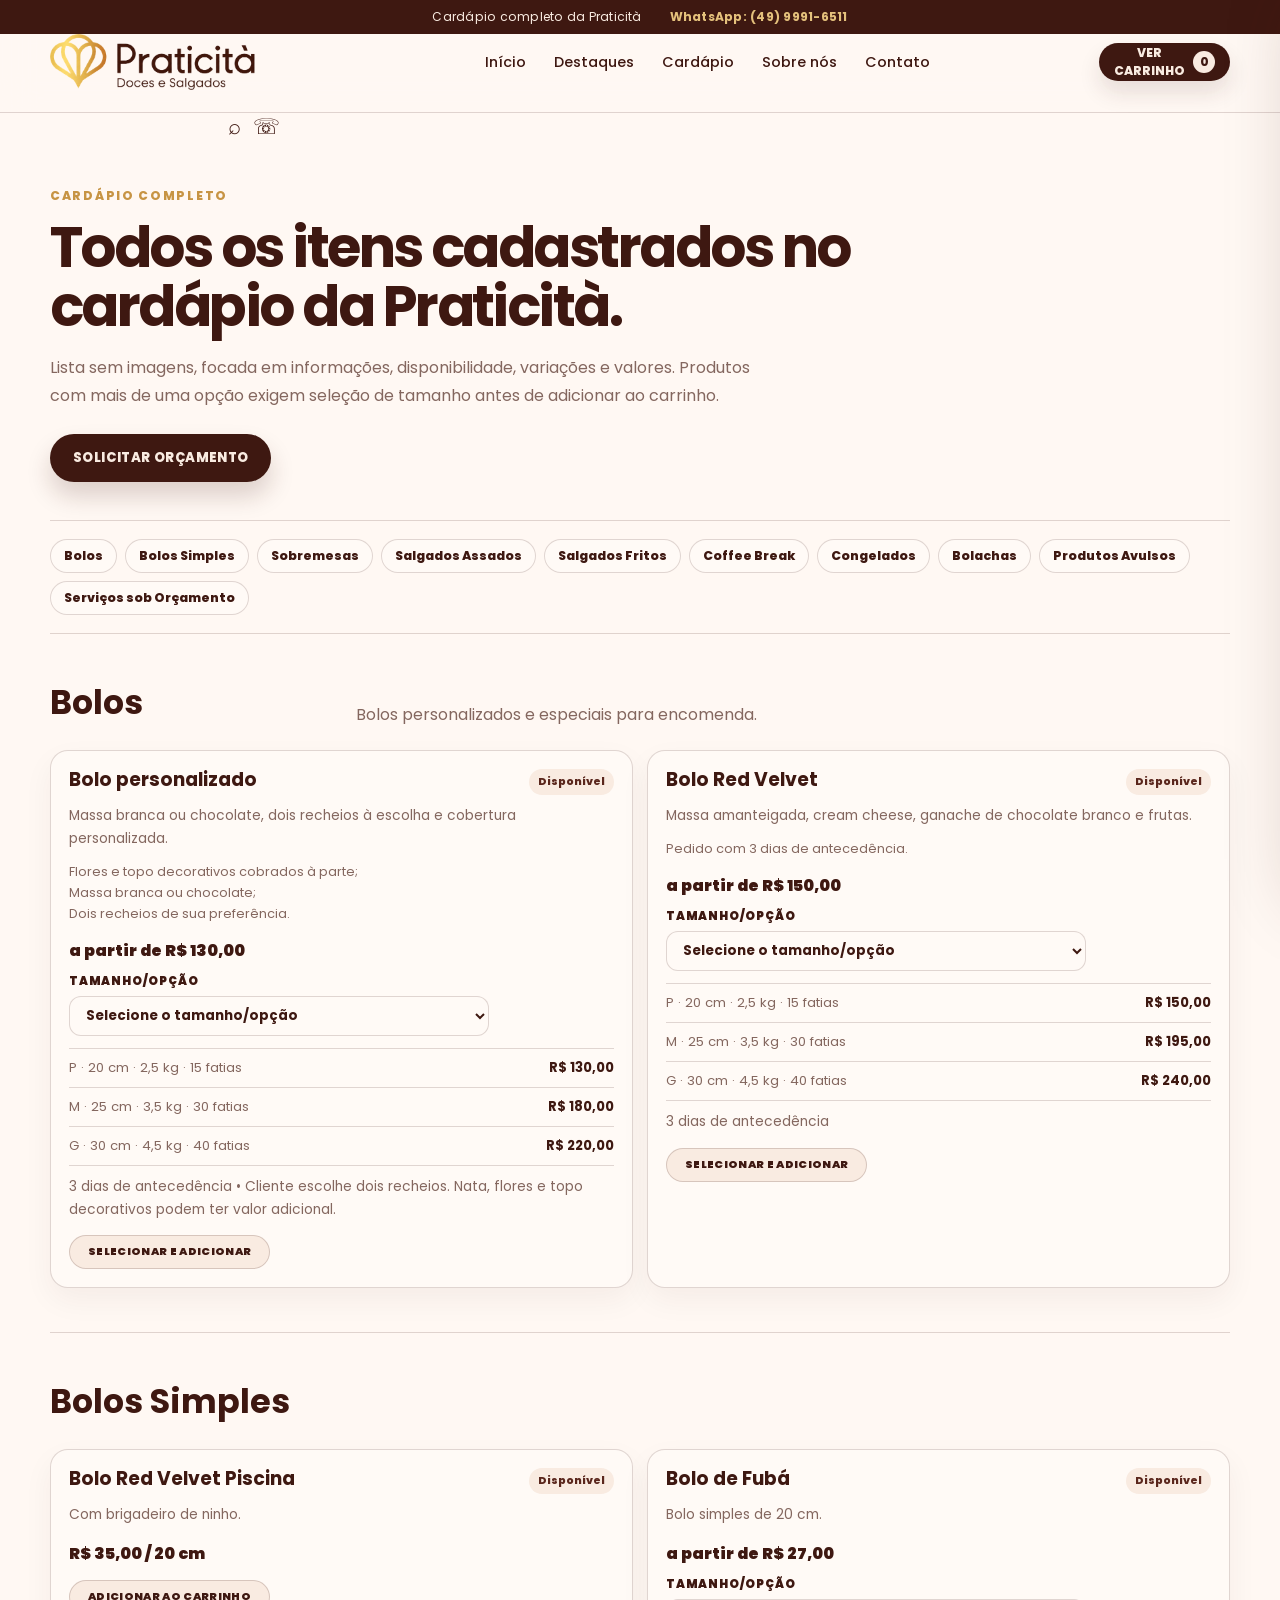
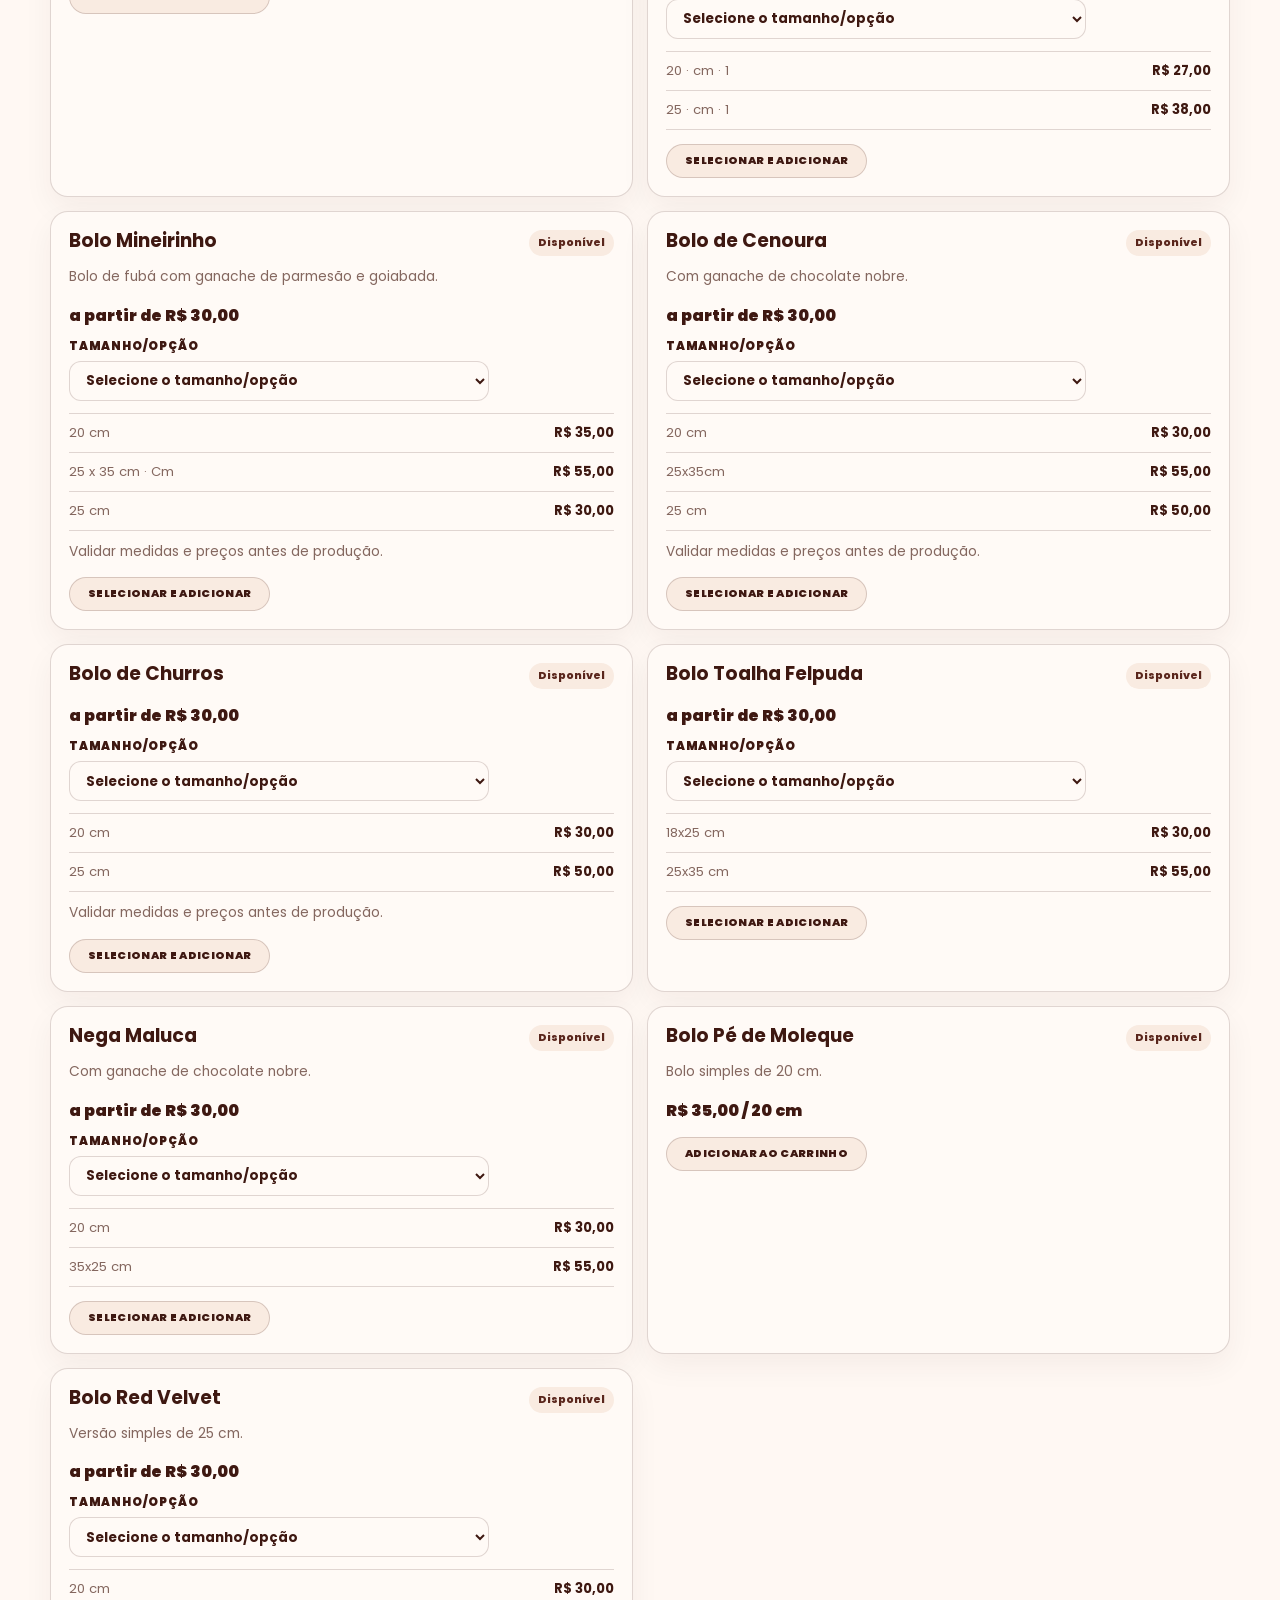
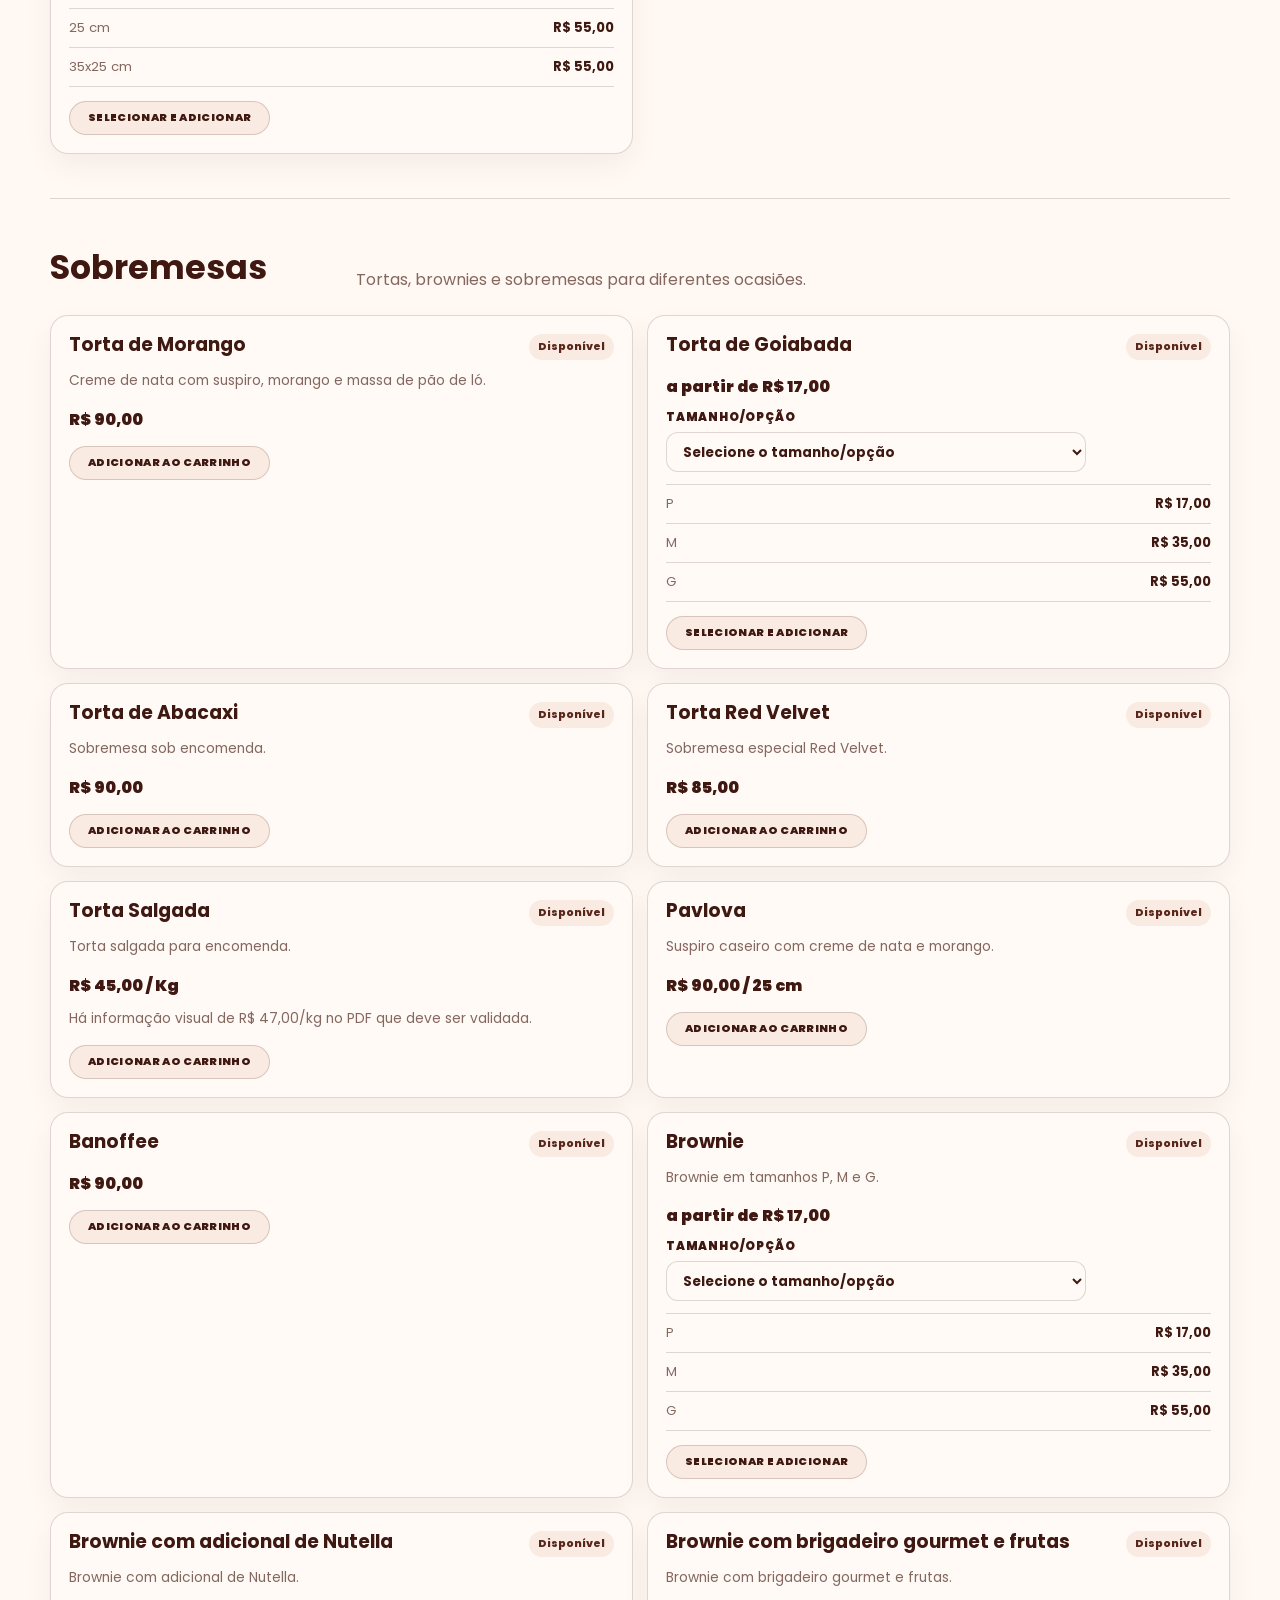
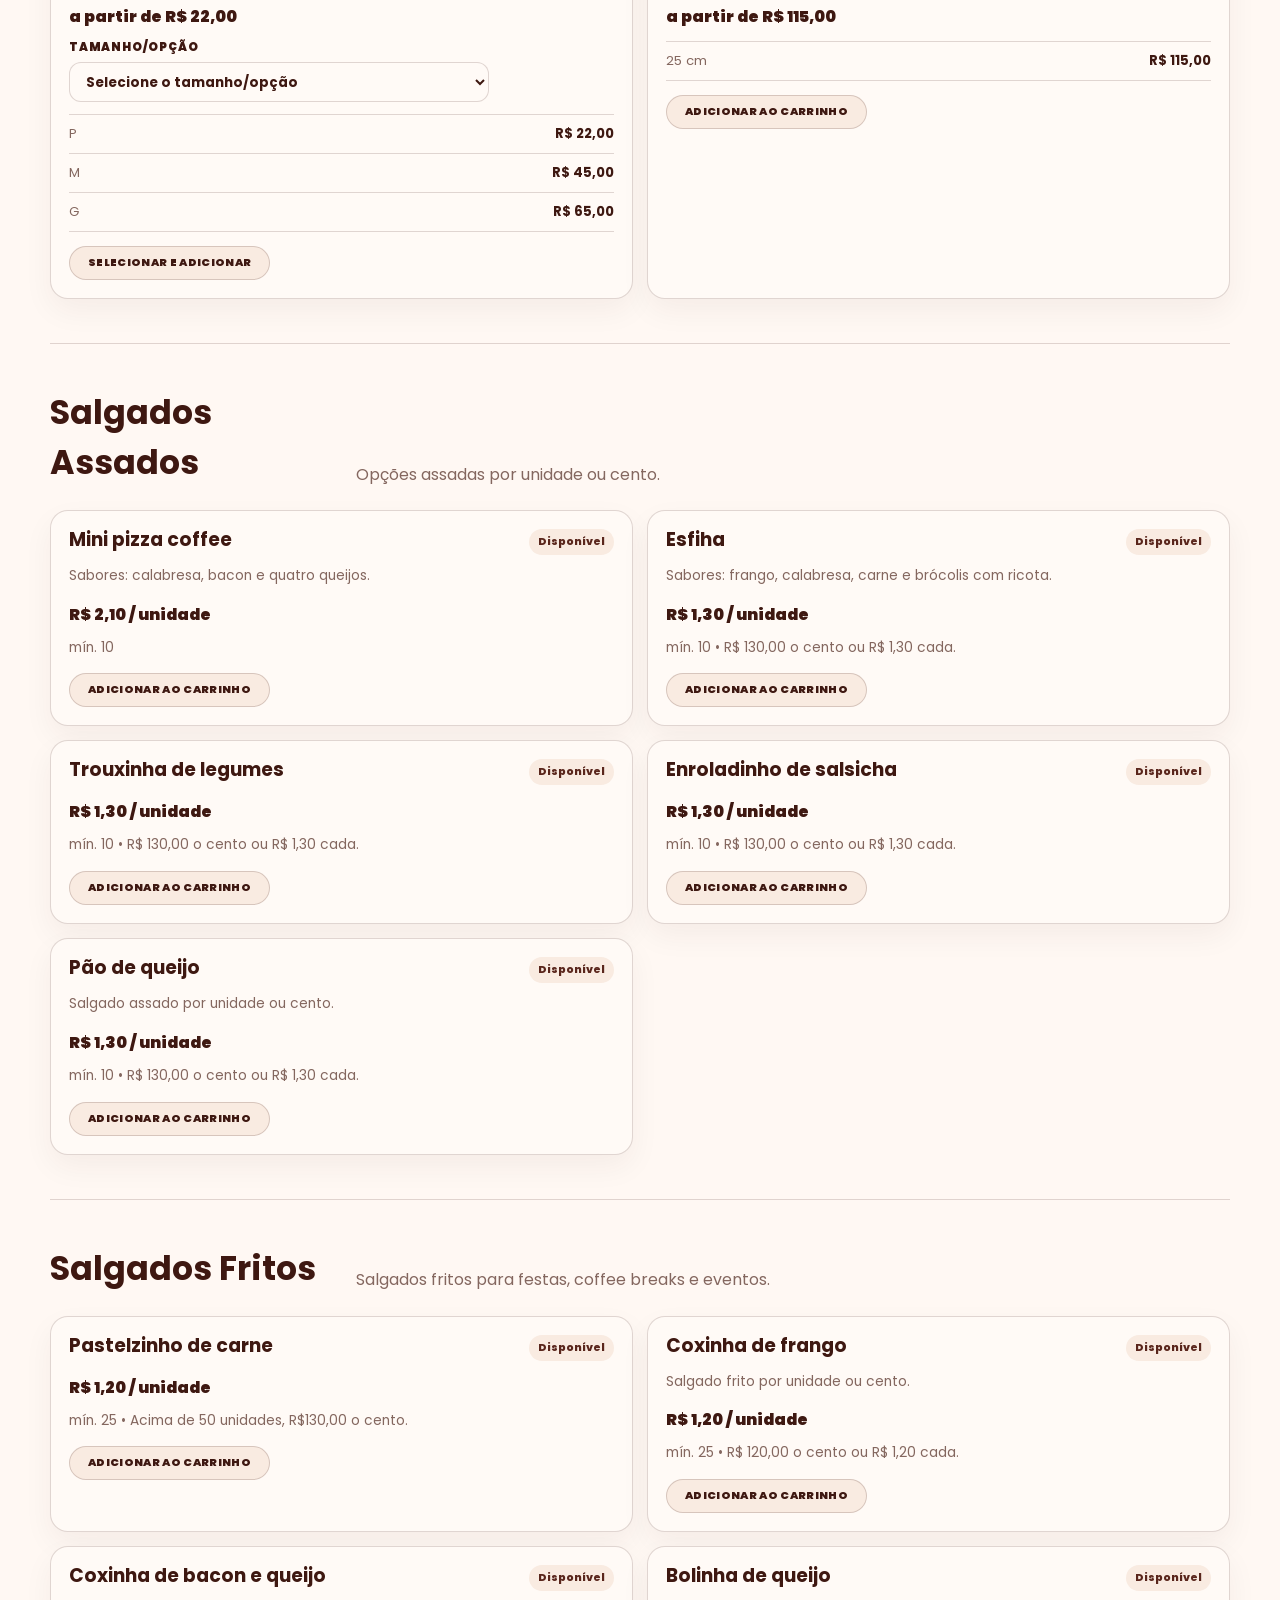
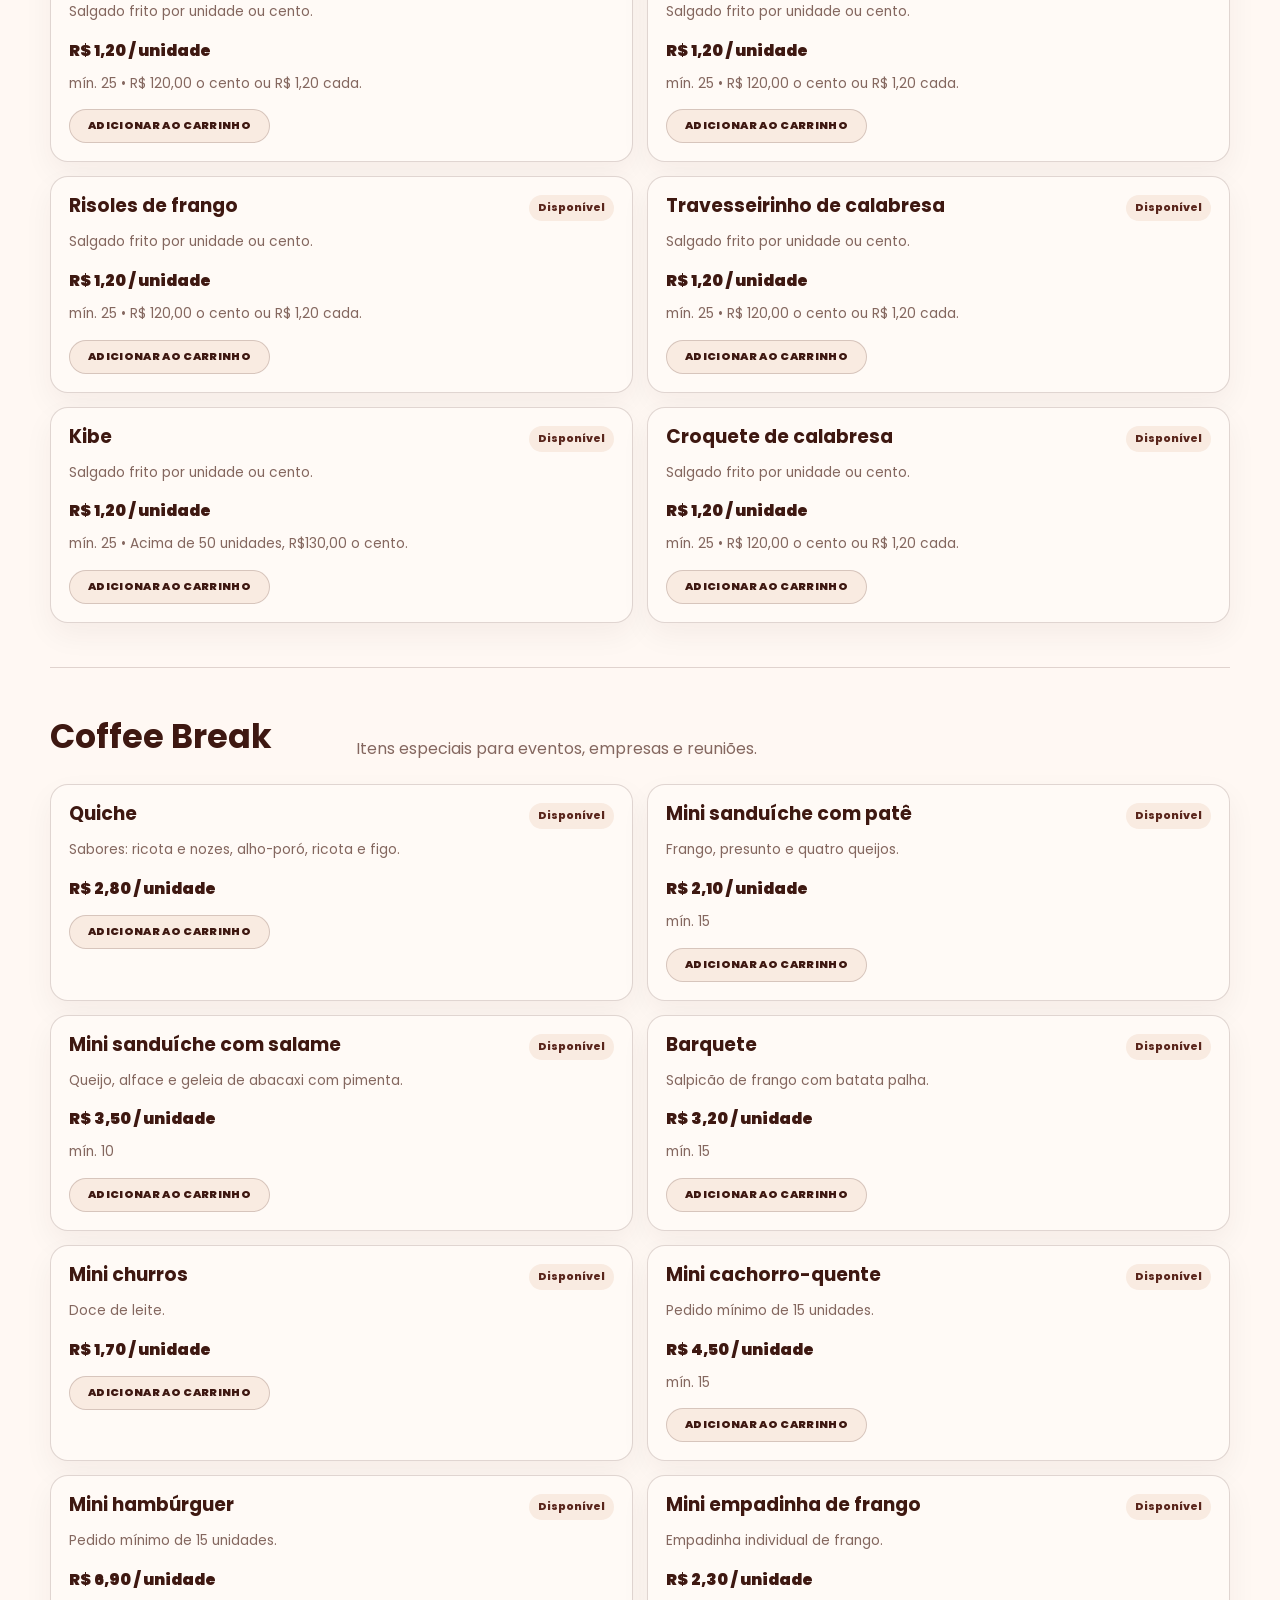
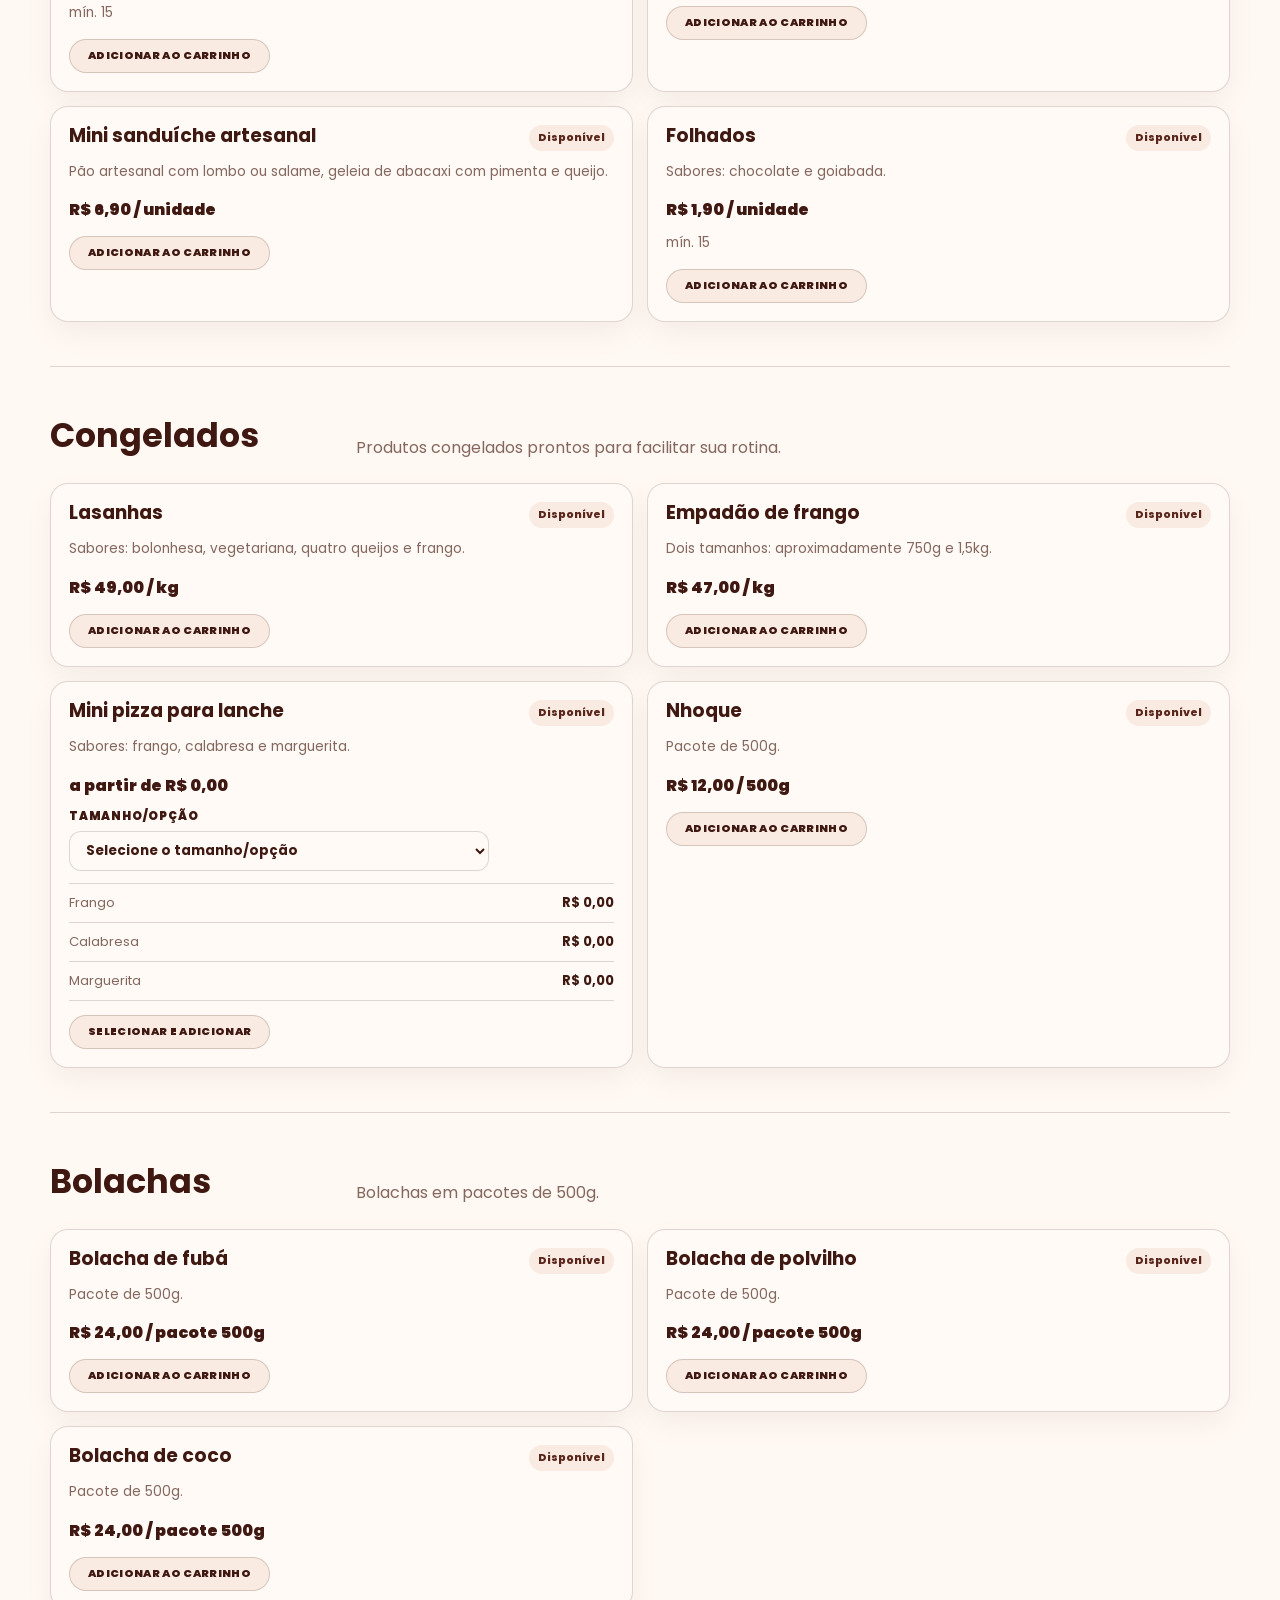
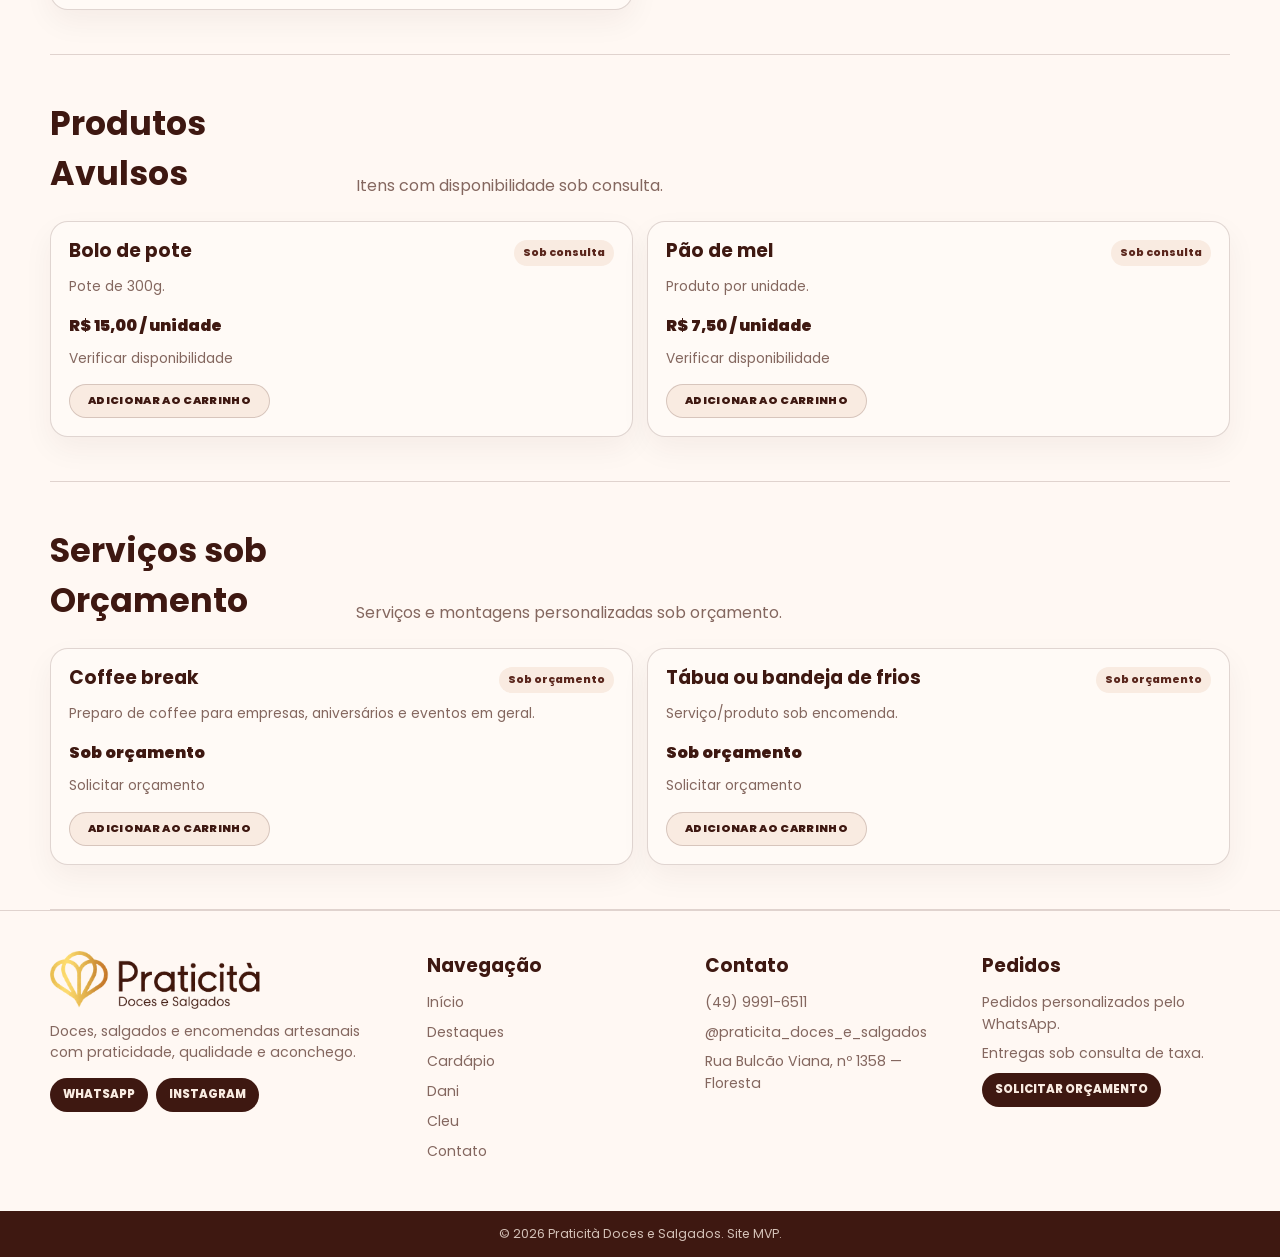
==== commit c79dd8cc: "Alterando texto sobre as socias" ====
--- a/cardapio.html
+++ b/cardapio.html
@@ -1398,7 +1398,7 @@
       <p>Doces, salgados e encomendas artesanais com praticidade, qualidade e aconchego.</p>
       <div class="footer-social">
         <a href="https://wa.me/554999916511?text=Ol%C3%A1%2C%20vim%20pelo%20site%20da%20Praticit%C3%A0%20e%20quero%20fazer%20uma%20encomenda." target="_blank" rel="noopener" aria-label="WhatsApp da Praticità">WhatsApp</a>
-        <a href="https://www.instagram.com/praticita.docesesalgados/" target="_blank" rel="noopener" aria-label="Instagram da Praticità">Instagram</a>
+        <a href="https://www.instagram.com/praticita_doces_e_salgados/" target="_blank" rel="noopener" aria-label="Instagram da Praticità">Instagram</a>
       </div>
     </div>
 
@@ -1408,14 +1408,14 @@
       <a href="index.html#destaques">Destaques</a>
       <a href="cardapio.html">Cardápio</a>
       <a href="index.html#dani">Dani</a>
-      <a href="index.html#cleusa">Cleusa</a>
+      <a href="index.html#cleu">Cleu</a>
       <a href="index.html#contato">Contato</a>
     </div>
 
     <div>
       <h3>Contato</h3>
       <a href="https://wa.me/554999916511?text=Ol%C3%A1%2C%20vim%20pelo%20site%20da%20Praticit%C3%A0%20e%20quero%20fazer%20uma%20encomenda." target="_blank" rel="noopener">(49) 9991-6511</a>
-      <a href="https://www.instagram.com/praticita.docesesalgados/" target="_blank" rel="noopener">@praticita.docesesalgados</a>
+      <a href="https://www.instagram.com/praticita_doces_e_salgados/" target="_blank" rel="noopener">@praticita_doces_e_salgados</a>
       <p>Rua Bulcão Viana, nº 1358 — Floresta</p>
     </div>
 
--- a/styles.css
+++ b/styles.css
@@ -660,7 +660,7 @@
   .insta-grid { grid-template-columns: repeat(3, 1fr); }
 }
 
-/* Sessões Dani e Cleusa */
+/* Sessões Dani e Cleu */
 .team-section {
   padding-top: 72px;
 }
@@ -713,8 +713,8 @@
 .team-copy h3 {
   margin: 6px 0 16px;
   font-family: var(--serif);
-  font-size: clamp(2rem, 3vw, 3rem);
-  line-height: 1;
+  font-size: clamp(1.65rem, 2.45vw, 2.55rem);
+  line-height: 1.12;
 }
 
 .team-copy p:not(.kicker) {
@@ -722,6 +722,9 @@
   color: var(--muted);
   line-height: 1.8;
   font-size: 0.98rem;
+  text-align: justify;
+  text-justify: inter-word;
+  hyphens: auto;
 }
 
 .team-copy .btn {
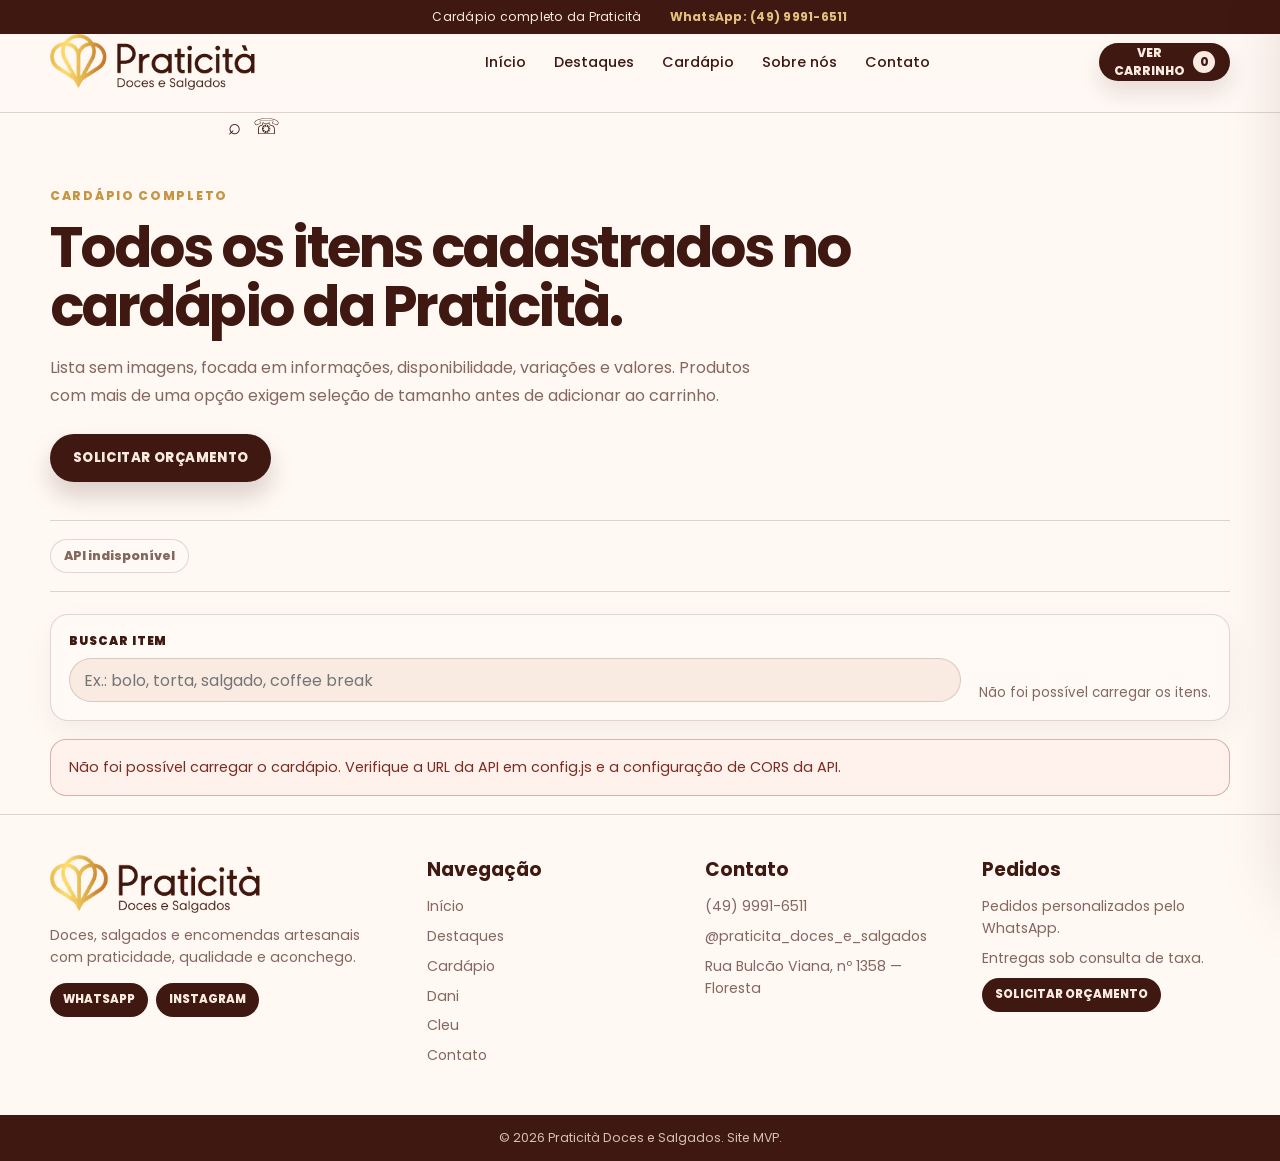
==== commit e935baa1: "Integrando site com a nova api" ====
--- a/cardapio.html
+++ b/cardapio.html
@@ -51,1342 +51,20 @@
       </div>
     </section>
 
-    <nav class="menu-category-nav" aria-label="Categorias do cardápio">
-      <a href="#bolos">Bolos</a>
-<a href="#bolos-simples">Bolos Simples</a>
-<a href="#sobremesas">Sobremesas</a>
-<a href="#salgados-assados">Salgados Assados</a>
-<a href="#salgados-fritos">Salgados Fritos</a>
-<a href="#coffee-break">Coffee Break</a>
-<a href="#congelados">Congelados</a>
-<a href="#bolachas">Bolachas</a>
-<a href="#produtos-avulsos">Produtos Avulsos</a>
-<a href="#servicos-sob-orcamento">Serviços sob Orçamento</a>
+    <nav class="menu-category-nav" aria-label="Categorias do cardápio" data-menu-category-nav>
+      <span class="menu-loading-pill">Carregando categorias...</span>
     </nav>
 
-    
-    <section class="menu-category" id="bolos">
-      <div class="menu-category-heading">
-        <h2>Bolos</h2>
-        <p>Bolos personalizados e especiais para encomenda.</p>
-      </div>
-      <div class="menu-list">
-        
-      <article class="menu-item">
-        <div class="menu-item-head">
-          <h3>Bolo personalizado</h3>
-          <span>Disponível</span>
-        </div>
-        <p class="menu-desc">Massa branca ou chocolate, dois recheios à escolha e cobertura personalizada.</p>
-        <p class="menu-full">Flores e topo decorativos cobrados à parte;<br>Massa branca ou chocolate;<br>Dois recheios de sua preferência.</p>
-        <div class="menu-price">a partir de R$ 130,00</div>
-        
-            <label class="variation-field">
-              <span>Tamanho/opção</span>
-              <select class="product-variation-select" data-variation-select>
-                <option value="">Selecione o tamanho/opção</option><option value="P · 20 cm · 2,5 kg · 15 fatias" data-price="R$ 130,00">P · 20 cm · 2,5 kg · 15 fatias — R$ 130,00</option><option value="M · 25 cm · 3,5 kg · 30 fatias" data-price="R$ 180,00">M · 25 cm · 3,5 kg · 30 fatias — R$ 180,00</option><option value="G · 30 cm · 4,5 kg · 40 fatias" data-price="R$ 220,00">G · 30 cm · 4,5 kg · 40 fatias — R$ 220,00</option>
-              </select>
-            </label>
-        <ul class="variation-list"><li><span>P · 20 cm · 2,5 kg · 15 fatias</span><strong>R$ 130,00</strong></li><li><span>M · 25 cm · 3,5 kg · 30 fatias</span><strong>R$ 180,00</strong></li><li><span>G · 30 cm · 4,5 kg · 40 fatias</span><strong>R$ 220,00</strong></li></ul>
-        <p class="menu-meta">3 dias de antecedência • Cliente escolhe dois recheios. Nata, flores e topo decorativos podem ter valor adicional.</p>
-        <button class="add-to-cart menu-add-to-cart" type="button"
-          data-id="bolo-personalizado"
-          data-product-id="prod-bolo-tradicional"
-          data-name="Bolo personalizado"
-          data-price="a partir de R$ 130,00"
-          data-source="Cardápio"
-          data-requires-variation="true">Selecionar e adicionar</button>
-      </article>
-    
-
-      <article class="menu-item">
-        <div class="menu-item-head">
-          <h3>Bolo Red Velvet</h3>
-          <span>Disponível</span>
-        </div>
-        <p class="menu-desc">Massa amanteigada, cream cheese, ganache de chocolate branco e frutas.</p>
-        <p class="menu-full">Pedido com 3 dias de antecedência.</p>
-        <div class="menu-price">a partir de R$ 150,00</div>
-        
-            <label class="variation-field">
-              <span>Tamanho/opção</span>
-              <select class="product-variation-select" data-variation-select>
-                <option value="">Selecione o tamanho/opção</option><option value="P · 20 cm · 2,5 kg · 15 fatias" data-price="R$ 150,00">P · 20 cm · 2,5 kg · 15 fatias — R$ 150,00</option><option value="M · 25 cm · 3,5 kg · 30 fatias" data-price="R$ 195,00">M · 25 cm · 3,5 kg · 30 fatias — R$ 195,00</option><option value="G · 30 cm · 4,5 kg · 40 fatias" data-price="R$ 240,00">G · 30 cm · 4,5 kg · 40 fatias — R$ 240,00</option>
-              </select>
-            </label>
-        <ul class="variation-list"><li><span>P · 20 cm · 2,5 kg · 15 fatias</span><strong>R$ 150,00</strong></li><li><span>M · 25 cm · 3,5 kg · 30 fatias</span><strong>R$ 195,00</strong></li><li><span>G · 30 cm · 4,5 kg · 40 fatias</span><strong>R$ 240,00</strong></li></ul>
-        <p class="menu-meta">3 dias de antecedência</p>
-        <button class="add-to-cart menu-add-to-cart" type="button"
-          data-id="bolo-red-velvet"
-          data-product-id="prod-bolo-red-velvet"
-          data-name="Bolo Red Velvet"
-          data-price="a partir de R$ 150,00"
-          data-source="Cardápio"
-          data-requires-variation="true">Selecionar e adicionar</button>
-      </article>
-    
-      </div>
+    <section class="menu-search-panel" aria-label="Busca no cardápio">
+      <label class="menu-search-field">
+        <span>Buscar item</span>
+        <input type="search" data-menu-search placeholder="Ex.: bolo, torta, salgado, coffee break" autocomplete="off" />
+      </label>
+      <p data-menu-summary>Carregando itens do cardápio...</p>
     </section>
 
-    <section class="menu-category" id="bolos-simples">
-      <div class="menu-category-heading">
-        <h2>Bolos Simples</h2>
-        <p></p>
-      </div>
-      <div class="menu-list">
-        
-      <article class="menu-item">
-        <div class="menu-item-head">
-          <h3>Bolo Red Velvet Piscina</h3>
-          <span>Disponível</span>
-        </div>
-        <p class="menu-desc">Com brigadeiro de ninho.</p>
-        
-        <div class="menu-price">R$ 35,00 / 20 cm</div>
-        
-        
-        
-        <button class="add-to-cart menu-add-to-cart" type="button"
-          data-id="bolo-red-velvet-piscina"
-          data-product-id="prod-red-velvet-piscina"
-          data-name="Bolo Red Velvet Piscina"
-          data-price="R$ 35,00 / 20 cm"
-          data-source="Cardápio"
-          data-requires-variation="false">Adicionar ao carrinho</button>
-      </article>
-    
-
-      <article class="menu-item">
-        <div class="menu-item-head">
-          <h3>Bolo de Fubá</h3>
-          <span>Disponível</span>
-        </div>
-        <p class="menu-desc">Bolo simples de 20 cm.</p>
-        
-        <div class="menu-price">a partir de R$ 27,00</div>
-        
-            <label class="variation-field">
-              <span>Tamanho/opção</span>
-              <select class="product-variation-select" data-variation-select>
-                <option value="">Selecione o tamanho/opção</option><option value="20 · cm · 1" data-price="R$ 27,00">20 · cm · 1 — R$ 27,00</option><option value="25 · cm · 1" data-price="R$ 38,00">25 · cm · 1 — R$ 38,00</option>
-              </select>
-            </label>
-        <ul class="variation-list"><li><span>20 · cm · 1</span><strong>R$ 27,00</strong></li><li><span>25 · cm · 1</span><strong>R$ 38,00</strong></li></ul>
-        
-        <button class="add-to-cart menu-add-to-cart" type="button"
-          data-id="bolo-de-fuba"
-          data-product-id="prod-bolo-fuba"
-          data-name="Bolo de Fubá"
-          data-price="a partir de R$ 27,00"
-          data-source="Cardápio"
-          data-requires-variation="true">Selecionar e adicionar</button>
-      </article>
-    
-
-      <article class="menu-item">
-        <div class="menu-item-head">
-          <h3>Bolo Mineirinho</h3>
-          <span>Disponível</span>
-        </div>
-        <p class="menu-desc">Bolo de fubá com ganache de parmesão e goiabada.</p>
-        
-        <div class="menu-price">a partir de R$ 30,00</div>
-        
-            <label class="variation-field">
-              <span>Tamanho/opção</span>
-              <select class="product-variation-select" data-variation-select>
-                <option value="">Selecione o tamanho/opção</option><option value="20 cm" data-price="R$ 35,00">20 cm — R$ 35,00</option><option value="25 x 35 cm · Cm" data-price="R$ 55,00">25 x 35 cm · Cm — R$ 55,00</option><option value="25 cm" data-price="R$ 30,00">25 cm — R$ 30,00</option>
-              </select>
-            </label>
-        <ul class="variation-list"><li><span>20 cm</span><strong>R$ 35,00</strong></li><li><span>25 x 35 cm · Cm</span><strong>R$ 55,00</strong></li><li><span>25 cm</span><strong>R$ 30,00</strong></li></ul>
-        <p class="menu-meta">Validar medidas e preços antes de produção.</p>
-        <button class="add-to-cart menu-add-to-cart" type="button"
-          data-id="bolo-mineirinho"
-          data-product-id="prod-bolo-mineirinho"
-          data-name="Bolo Mineirinho"
-          data-price="a partir de R$ 30,00"
-          data-source="Cardápio"
-          data-requires-variation="true">Selecionar e adicionar</button>
-      </article>
-    
-
-      <article class="menu-item">
-        <div class="menu-item-head">
-          <h3>Bolo de Cenoura</h3>
-          <span>Disponível</span>
-        </div>
-        <p class="menu-desc">Com ganache de chocolate nobre.</p>
-        
-        <div class="menu-price">a partir de R$ 30,00</div>
-        
-            <label class="variation-field">
-              <span>Tamanho/opção</span>
-              <select class="product-variation-select" data-variation-select>
-                <option value="">Selecione o tamanho/opção</option><option value="20 cm" data-price="R$ 30,00">20 cm — R$ 30,00</option><option value="25x35cm" data-price="R$ 55,00">25x35cm — R$ 55,00</option><option value="25 cm" data-price="R$ 50,00">25 cm — R$ 50,00</option>
-              </select>
-            </label>
-        <ul class="variation-list"><li><span>20 cm</span><strong>R$ 30,00</strong></li><li><span>25x35cm</span><strong>R$ 55,00</strong></li><li><span>25 cm</span><strong>R$ 50,00</strong></li></ul>
-        <p class="menu-meta">Validar medidas e preços antes de produção.</p>
-        <button class="add-to-cart menu-add-to-cart" type="button"
-          data-id="bolo-de-cenoura"
-          data-product-id="prod-bolo-cenoura"
-          data-name="Bolo de Cenoura"
-          data-price="a partir de R$ 30,00"
-          data-source="Cardápio"
-          data-requires-variation="true">Selecionar e adicionar</button>
-      </article>
-    
-
-      <article class="menu-item">
-        <div class="menu-item-head">
-          <h3>Bolo de Churros</h3>
-          <span>Disponível</span>
-        </div>
-        
-        
-        <div class="menu-price">a partir de R$ 30,00</div>
-        
-            <label class="variation-field">
-              <span>Tamanho/opção</span>
-              <select class="product-variation-select" data-variation-select>
-                <option value="">Selecione o tamanho/opção</option><option value="20 cm" data-price="R$ 30,00">20 cm — R$ 30,00</option><option value="25 cm" data-price="R$ 50,00">25 cm — R$ 50,00</option>
-              </select>
-            </label>
-        <ul class="variation-list"><li><span>20 cm</span><strong>R$ 30,00</strong></li><li><span>25 cm</span><strong>R$ 50,00</strong></li></ul>
-        <p class="menu-meta">Validar medidas e preços antes de produção.</p>
-        <button class="add-to-cart menu-add-to-cart" type="button"
-          data-id="bolo-de-churros"
-          data-product-id="prod-bolo-churros"
-          data-name="Bolo de Churros"
-          data-price="a partir de R$ 30,00"
-          data-source="Cardápio"
-          data-requires-variation="true">Selecionar e adicionar</button>
-      </article>
-    
-
-      <article class="menu-item">
-        <div class="menu-item-head">
-          <h3>Bolo Toalha Felpuda</h3>
-          <span>Disponível</span>
-        </div>
-        
-        
-        <div class="menu-price">a partir de R$ 30,00</div>
-        
-            <label class="variation-field">
-              <span>Tamanho/opção</span>
-              <select class="product-variation-select" data-variation-select>
-                <option value="">Selecione o tamanho/opção</option><option value="18x25 cm" data-price="R$ 30,00">18x25 cm — R$ 30,00</option><option value="25x35 cm" data-price="R$ 55,00">25x35 cm — R$ 55,00</option>
-              </select>
-            </label>
-        <ul class="variation-list"><li><span>18x25 cm</span><strong>R$ 30,00</strong></li><li><span>25x35 cm</span><strong>R$ 55,00</strong></li></ul>
-        
-        <button class="add-to-cart menu-add-to-cart" type="button"
-          data-id="bolo-toalha-felpuda"
-          data-product-id="prod-bolo-toalha-felpuda"
-          data-name="Bolo Toalha Felpuda"
-          data-price="a partir de R$ 30,00"
-          data-source="Cardápio"
-          data-requires-variation="true">Selecionar e adicionar</button>
-      </article>
-    
-
-      <article class="menu-item">
-        <div class="menu-item-head">
-          <h3>Nega Maluca</h3>
-          <span>Disponível</span>
-        </div>
-        <p class="menu-desc">Com ganache de chocolate nobre.</p>
-        
-        <div class="menu-price">a partir de R$ 30,00</div>
-        
-            <label class="variation-field">
-              <span>Tamanho/opção</span>
-              <select class="product-variation-select" data-variation-select>
-                <option value="">Selecione o tamanho/opção</option><option value="20 cm" data-price="R$ 30,00">20 cm — R$ 30,00</option><option value="35x25 cm" data-price="R$ 55,00">35x25 cm — R$ 55,00</option>
-              </select>
-            </label>
-        <ul class="variation-list"><li><span>20 cm</span><strong>R$ 30,00</strong></li><li><span>35x25 cm</span><strong>R$ 55,00</strong></li></ul>
-        
-        <button class="add-to-cart menu-add-to-cart" type="button"
-          data-id="nega-maluca"
-          data-product-id="prod-nega-maluca"
-          data-name="Nega Maluca"
-          data-price="a partir de R$ 30,00"
-          data-source="Cardápio"
-          data-requires-variation="true">Selecionar e adicionar</button>
-      </article>
-    
-
-      <article class="menu-item">
-        <div class="menu-item-head">
-          <h3>Bolo Pé de Moleque</h3>
-          <span>Disponível</span>
-        </div>
-        <p class="menu-desc">Bolo simples de 20 cm.</p>
-        
-        <div class="menu-price">R$ 35,00 / 20 cm</div>
-        
-        
-        
-        <button class="add-to-cart menu-add-to-cart" type="button"
-          data-id="bolo-pe-de-moleque"
-          data-product-id="prod-pe-de-moleque"
-          data-name="Bolo Pé de Moleque"
-          data-price="R$ 35,00 / 20 cm"
-          data-source="Cardápio"
-          data-requires-variation="false">Adicionar ao carrinho</button>
-      </article>
-    
-
-      <article class="menu-item">
-        <div class="menu-item-head">
-          <h3>Bolo Red Velvet</h3>
-          <span>Disponível</span>
-        </div>
-        <p class="menu-desc">Versão simples de 25 cm.</p>
-        
-        <div class="menu-price">a partir de R$ 30,00</div>
-        
-            <label class="variation-field">
-              <span>Tamanho/opção</span>
-              <select class="product-variation-select" data-variation-select>
-                <option value="">Selecione o tamanho/opção</option><option value="20 cm" data-price="R$ 30,00">20 cm — R$ 30,00</option><option value="25 cm" data-price="R$ 55,00">25 cm — R$ 55,00</option><option value="35x25 cm" data-price="R$ 55,00">35x25 cm — R$ 55,00</option>
-              </select>
-            </label>
-        <ul class="variation-list"><li><span>20 cm</span><strong>R$ 30,00</strong></li><li><span>25 cm</span><strong>R$ 55,00</strong></li><li><span>35x25 cm</span><strong>R$ 55,00</strong></li></ul>
-        
-        <button class="add-to-cart menu-add-to-cart" type="button"
-          data-id="bolo-red-velvet"
-          data-product-id="prod-bolo-red-velvet-simples"
-          data-name="Bolo Red Velvet"
-          data-price="a partir de R$ 30,00"
-          data-source="Cardápio"
-          data-requires-variation="true">Selecionar e adicionar</button>
-      </article>
-    
-      </div>
-    </section>
-
-    <section class="menu-category" id="sobremesas">
-      <div class="menu-category-heading">
-        <h2>Sobremesas</h2>
-        <p>Tortas, brownies e sobremesas para diferentes ocasiões.</p>
-      </div>
-      <div class="menu-list">
-        
-      <article class="menu-item">
-        <div class="menu-item-head">
-          <h3>Torta de Morango</h3>
-          <span>Disponível</span>
-        </div>
-        <p class="menu-desc">Creme de nata com suspiro, morango e massa de pão de ló.</p>
-        
-        <div class="menu-price">R$ 90,00</div>
-        
-        
-        
-        <button class="add-to-cart menu-add-to-cart" type="button"
-          data-id="torta-de-morango"
-          data-product-id="prod-torta-morango"
-          data-name="Torta de Morango"
-          data-price="R$ 90,00"
-          data-source="Cardápio"
-          data-requires-variation="false">Adicionar ao carrinho</button>
-      </article>
-    
-
-      <article class="menu-item">
-        <div class="menu-item-head">
-          <h3>Torta de Goiabada</h3>
-          <span>Disponível</span>
-        </div>
-        
-        
-        <div class="menu-price">a partir de R$ 17,00</div>
-        
-            <label class="variation-field">
-              <span>Tamanho/opção</span>
-              <select class="product-variation-select" data-variation-select>
-                <option value="">Selecione o tamanho/opção</option><option value="P" data-price="R$ 17,00">P — R$ 17,00</option><option value="M" data-price="R$ 35,00">M — R$ 35,00</option><option value="G" data-price="R$ 55,00">G — R$ 55,00</option>
-              </select>
-            </label>
-        <ul class="variation-list"><li><span>P</span><strong>R$ 17,00</strong></li><li><span>M</span><strong>R$ 35,00</strong></li><li><span>G</span><strong>R$ 55,00</strong></li></ul>
-        
-        <button class="add-to-cart menu-add-to-cart" type="button"
-          data-id="torta-de-goiabada"
-          data-product-id="prod-torta-goiabada"
-          data-name="Torta de Goiabada"
-          data-price="a partir de R$ 17,00"
-          data-source="Cardápio"
-          data-requires-variation="true">Selecionar e adicionar</button>
-      </article>
-    
-
-      <article class="menu-item">
-        <div class="menu-item-head">
-          <h3>Torta de Abacaxi</h3>
-          <span>Disponível</span>
-        </div>
-        <p class="menu-desc">Sobremesa sob encomenda.</p>
-        
-        <div class="menu-price">R$ 90,00</div>
-        
-        
-        
-        <button class="add-to-cart menu-add-to-cart" type="button"
-          data-id="torta-de-abacaxi"
-          data-product-id="prod-torta-abacaxi"
-          data-name="Torta de Abacaxi"
-          data-price="R$ 90,00"
-          data-source="Cardápio"
-          data-requires-variation="false">Adicionar ao carrinho</button>
-      </article>
-    
-
-      <article class="menu-item">
-        <div class="menu-item-head">
-          <h3>Torta Red Velvet</h3>
-          <span>Disponível</span>
-        </div>
-        <p class="menu-desc">Sobremesa especial Red Velvet.</p>
-        
-        <div class="menu-price">R$ 85,00</div>
-        
-        
-        
-        <button class="add-to-cart menu-add-to-cart" type="button"
-          data-id="torta-red-velvet"
-          data-product-id="prod-torta-red-velvet"
-          data-name="Torta Red Velvet"
-          data-price="R$ 85,00"
-          data-source="Cardápio"
-          data-requires-variation="false">Adicionar ao carrinho</button>
-      </article>
-    
-
-      <article class="menu-item">
-        <div class="menu-item-head">
-          <h3>Torta Salgada</h3>
-          <span>Disponível</span>
-        </div>
-        <p class="menu-desc">Torta salgada para encomenda.</p>
-        
-        <div class="menu-price">R$ 45,00 / Kg</div>
-        
-        
-        <p class="menu-meta">Há informação visual de R$ 47,00/kg no PDF que deve ser validada.</p>
-        <button class="add-to-cart menu-add-to-cart" type="button"
-          data-id="torta-salgada"
-          data-product-id="prod-torta-salgada"
-          data-name="Torta Salgada"
-          data-price="R$ 45,00 / Kg"
-          data-source="Cardápio"
-          data-requires-variation="false">Adicionar ao carrinho</button>
-      </article>
-    
-
-      <article class="menu-item">
-        <div class="menu-item-head">
-          <h3>Pavlova</h3>
-          <span>Disponível</span>
-        </div>
-        <p class="menu-desc">Suspiro caseiro com creme de nata e morango.</p>
-        
-        <div class="menu-price">R$ 90,00 / 25 cm</div>
-        
-        
-        
-        <button class="add-to-cart menu-add-to-cart" type="button"
-          data-id="pavlova"
-          data-product-id="prod-pavlova"
-          data-name="Pavlova"
-          data-price="R$ 90,00 / 25 cm"
-          data-source="Cardápio"
-          data-requires-variation="false">Adicionar ao carrinho</button>
-      </article>
-    
-
-      <article class="menu-item">
-        <div class="menu-item-head">
-          <h3>Banoffee</h3>
-          <span>Disponível</span>
-        </div>
-        
-        
-        <div class="menu-price">R$ 90,00</div>
-        
-        
-        
-        <button class="add-to-cart menu-add-to-cart" type="button"
-          data-id="banoffee"
-          data-product-id="prod-banoffee"
-          data-name="Banoffee"
-          data-price="R$ 90,00"
-          data-source="Cardápio"
-          data-requires-variation="false">Adicionar ao carrinho</button>
-      </article>
-    
-
-      <article class="menu-item">
-        <div class="menu-item-head">
-          <h3>Brownie</h3>
-          <span>Disponível</span>
-        </div>
-        <p class="menu-desc">Brownie em tamanhos P, M e G.</p>
-        
-        <div class="menu-price">a partir de R$ 17,00</div>
-        
-            <label class="variation-field">
-              <span>Tamanho/opção</span>
-              <select class="product-variation-select" data-variation-select>
-                <option value="">Selecione o tamanho/opção</option><option value="P" data-price="R$ 17,00">P — R$ 17,00</option><option value="M" data-price="R$ 35,00">M — R$ 35,00</option><option value="G" data-price="R$ 55,00">G — R$ 55,00</option>
-              </select>
-            </label>
-        <ul class="variation-list"><li><span>P</span><strong>R$ 17,00</strong></li><li><span>M</span><strong>R$ 35,00</strong></li><li><span>G</span><strong>R$ 55,00</strong></li></ul>
-        
-        <button class="add-to-cart menu-add-to-cart" type="button"
-          data-id="brownie"
-          data-product-id="prod-brownie"
-          data-name="Brownie"
-          data-price="a partir de R$ 17,00"
-          data-source="Cardápio"
-          data-requires-variation="true">Selecionar e adicionar</button>
-      </article>
-    
-
-      <article class="menu-item">
-        <div class="menu-item-head">
-          <h3>Brownie com adicional de Nutella</h3>
-          <span>Disponível</span>
-        </div>
-        <p class="menu-desc">Brownie com adicional de Nutella.</p>
-        
-        <div class="menu-price">a partir de R$ 22,00</div>
-        
-            <label class="variation-field">
-              <span>Tamanho/opção</span>
-              <select class="product-variation-select" data-variation-select>
-                <option value="">Selecione o tamanho/opção</option><option value="P" data-price="R$ 22,00">P — R$ 22,00</option><option value="M" data-price="R$ 45,00">M — R$ 45,00</option><option value="G" data-price="R$ 65,00">G — R$ 65,00</option>
-              </select>
-            </label>
-        <ul class="variation-list"><li><span>P</span><strong>R$ 22,00</strong></li><li><span>M</span><strong>R$ 45,00</strong></li><li><span>G</span><strong>R$ 65,00</strong></li></ul>
-        
-        <button class="add-to-cart menu-add-to-cart" type="button"
-          data-id="brownie-com-adicional-de-nutella"
-          data-product-id="prod-brownie-nutella"
-          data-name="Brownie com adicional de Nutella"
-          data-price="a partir de R$ 22,00"
-          data-source="Cardápio"
-          data-requires-variation="true">Selecionar e adicionar</button>
-      </article>
-    
-
-      <article class="menu-item">
-        <div class="menu-item-head">
-          <h3>Brownie com brigadeiro gourmet e frutas</h3>
-          <span>Disponível</span>
-        </div>
-        <p class="menu-desc">Brownie com brigadeiro gourmet e frutas.</p>
-        
-        <div class="menu-price">a partir de R$ 115,00</div>
-        
-        <ul class="variation-list"><li><span>25 cm</span><strong>R$ 115,00</strong></li></ul>
-        
-        <button class="add-to-cart menu-add-to-cart" type="button"
-          data-id="brownie-com-brigadeiro-gourmet-e-frutas"
-          data-product-id="prod-brownie-brigadeiro-frutas"
-          data-name="Brownie com brigadeiro gourmet e frutas"
-          data-price="a partir de R$ 115,00"
-          data-source="Cardápio"
-          data-requires-variation="false">Adicionar ao carrinho</button>
-      </article>
-    
-      </div>
-    </section>
-
-    <section class="menu-category" id="salgados-assados">
-      <div class="menu-category-heading">
-        <h2>Salgados Assados</h2>
-        <p>Opções assadas por unidade ou cento.</p>
-      </div>
-      <div class="menu-list">
-        
-      <article class="menu-item">
-        <div class="menu-item-head">
-          <h3>Mini pizza coffee</h3>
-          <span>Disponível</span>
-        </div>
-        <p class="menu-desc">Sabores: calabresa, bacon e quatro queijos.</p>
-        
-        <div class="menu-price">R$ 2,10 / unidade</div>
-        
-        
-        <p class="menu-meta">mín. 10</p>
-        <button class="add-to-cart menu-add-to-cart" type="button"
-          data-id="mini-pizza-coffee"
-          data-product-id="prod-mini-pizza-coffee"
-          data-name="Mini pizza coffee"
-          data-price="R$ 2,10 / unidade"
-          data-source="Cardápio"
-          data-requires-variation="false">Adicionar ao carrinho</button>
-      </article>
-    
-
-      <article class="menu-item">
-        <div class="menu-item-head">
-          <h3>Esfiha</h3>
-          <span>Disponível</span>
-        </div>
-        <p class="menu-desc">Sabores: frango, calabresa, carne e brócolis com ricota.</p>
-        
-        <div class="menu-price">R$ 1,30 / unidade</div>
-        
-        
-        <p class="menu-meta">mín. 10 • R$ 130,00 o cento ou R$ 1,30 cada.</p>
-        <button class="add-to-cart menu-add-to-cart" type="button"
-          data-id="esfiha"
-          data-product-id="prod-esfiha"
-          data-name="Esfiha"
-          data-price="R$ 1,30 / unidade"
-          data-source="Cardápio"
-          data-requires-variation="false">Adicionar ao carrinho</button>
-      </article>
-    
-
-      <article class="menu-item">
-        <div class="menu-item-head">
-          <h3>Trouxinha de legumes</h3>
-          <span>Disponível</span>
-        </div>
-        
-        
-        <div class="menu-price">R$ 1,30 / unidade</div>
-        
-        
-        <p class="menu-meta">mín. 10 • R$ 130,00 o cento ou R$ 1,30 cada.</p>
-        <button class="add-to-cart menu-add-to-cart" type="button"
-          data-id="trouxinha-de-legumes"
-          data-product-id="prod-trouxinha-legumes"
-          data-name="Trouxinha de legumes"
-          data-price="R$ 1,30 / unidade"
-          data-source="Cardápio"
-          data-requires-variation="false">Adicionar ao carrinho</button>
-      </article>
-    
-
-      <article class="menu-item">
-        <div class="menu-item-head">
-          <h3>Enroladinho de salsicha</h3>
-          <span>Disponível</span>
-        </div>
-        
-        
-        <div class="menu-price">R$ 1,30 / unidade</div>
-        
-        
-        <p class="menu-meta">mín. 10 • R$ 130,00 o cento ou R$ 1,30 cada.</p>
-        <button class="add-to-cart menu-add-to-cart" type="button"
-          data-id="enroladinho-de-salsicha"
-          data-product-id="prod-enroladinho-salsicha"
-          data-name="Enroladinho de salsicha"
-          data-price="R$ 1,30 / unidade"
-          data-source="Cardápio"
-          data-requires-variation="false">Adicionar ao carrinho</button>
-      </article>
-    
-
-      <article class="menu-item">
-        <div class="menu-item-head">
-          <h3>Pão de queijo</h3>
-          <span>Disponível</span>
-        </div>
-        <p class="menu-desc">Salgado assado por unidade ou cento.</p>
-        
-        <div class="menu-price">R$ 1,30 / unidade</div>
-        
-        
-        <p class="menu-meta">mín. 10 • R$ 130,00 o cento ou R$ 1,30 cada.</p>
-        <button class="add-to-cart menu-add-to-cart" type="button"
-          data-id="pao-de-queijo"
-          data-product-id="prod-pao-de-queijo"
-          data-name="Pão de queijo"
-          data-price="R$ 1,30 / unidade"
-          data-source="Cardápio"
-          data-requires-variation="false">Adicionar ao carrinho</button>
-      </article>
-    
-      </div>
-    </section>
-
-    <section class="menu-category" id="salgados-fritos">
-      <div class="menu-category-heading">
-        <h2>Salgados Fritos</h2>
-        <p>Salgados fritos para festas, coffee breaks e eventos.</p>
-      </div>
-      <div class="menu-list">
-        
-      <article class="menu-item">
-        <div class="menu-item-head">
-          <h3>Pastelzinho de carne</h3>
-          <span>Disponível</span>
-        </div>
-        
-        
-        <div class="menu-price">R$ 1,20 / unidade</div>
-        
-        
-        <p class="menu-meta">mín. 25 • Acima de 50 unidades, R$130,00 o cento. </p>
-        <button class="add-to-cart menu-add-to-cart" type="button"
-          data-id="pastelzinho-de-carne"
-          data-product-id="prod-frito-1"
-          data-name="Pastelzinho de carne"
-          data-price="R$ 1,20 / unidade"
-          data-source="Cardápio"
-          data-requires-variation="false">Adicionar ao carrinho</button>
-      </article>
-    
-
-      <article class="menu-item">
-        <div class="menu-item-head">
-          <h3>Coxinha de frango</h3>
-          <span>Disponível</span>
-        </div>
-        <p class="menu-desc">Salgado frito por unidade ou cento.</p>
-        
-        <div class="menu-price">R$ 1,20 / unidade</div>
-        
-        
-        <p class="menu-meta">mín. 25 • R$ 120,00 o cento ou R$ 1,20 cada.</p>
-        <button class="add-to-cart menu-add-to-cart" type="button"
-          data-id="coxinha-de-frango"
-          data-product-id="prod-frito-2"
-          data-name="Coxinha de frango"
-          data-price="R$ 1,20 / unidade"
-          data-source="Cardápio"
-          data-requires-variation="false">Adicionar ao carrinho</button>
-      </article>
-    
-
-      <article class="menu-item">
-        <div class="menu-item-head">
-          <h3>Coxinha de bacon e queijo</h3>
-          <span>Disponível</span>
-        </div>
-        <p class="menu-desc">Salgado frito por unidade ou cento.</p>
-        
-        <div class="menu-price">R$ 1,20 / unidade</div>
-        
-        
-        <p class="menu-meta">mín. 25 • R$ 120,00 o cento ou R$ 1,20 cada.</p>
-        <button class="add-to-cart menu-add-to-cart" type="button"
-          data-id="coxinha-de-bacon-e-queijo"
-          data-product-id="prod-frito-3"
-          data-name="Coxinha de bacon e queijo"
-          data-price="R$ 1,20 / unidade"
-          data-source="Cardápio"
-          data-requires-variation="false">Adicionar ao carrinho</button>
-      </article>
-    
-
-      <article class="menu-item">
-        <div class="menu-item-head">
-          <h3>Bolinha de queijo</h3>
-          <span>Disponível</span>
-        </div>
-        <p class="menu-desc">Salgado frito por unidade ou cento.</p>
-        
-        <div class="menu-price">R$ 1,20 / unidade</div>
-        
-        
-        <p class="menu-meta">mín. 25 • R$ 120,00 o cento ou R$ 1,20 cada.</p>
-        <button class="add-to-cart menu-add-to-cart" type="button"
-          data-id="bolinha-de-queijo"
-          data-product-id="prod-frito-4"
-          data-name="Bolinha de queijo"
-          data-price="R$ 1,20 / unidade"
-          data-source="Cardápio"
-          data-requires-variation="false">Adicionar ao carrinho</button>
-      </article>
-    
-
-      <article class="menu-item">
-        <div class="menu-item-head">
-          <h3>Risoles de frango</h3>
-          <span>Disponível</span>
-        </div>
-        <p class="menu-desc">Salgado frito por unidade ou cento.</p>
-        
-        <div class="menu-price">R$ 1,20 / unidade</div>
-        
-        
-        <p class="menu-meta">mín. 25 • R$ 120,00 o cento ou R$ 1,20 cada.</p>
-        <button class="add-to-cart menu-add-to-cart" type="button"
-          data-id="risoles-de-frango"
-          data-product-id="prod-frito-5"
-          data-name="Risoles de frango"
-          data-price="R$ 1,20 / unidade"
-          data-source="Cardápio"
-          data-requires-variation="false">Adicionar ao carrinho</button>
-      </article>
-    
-
-      <article class="menu-item">
-        <div class="menu-item-head">
-          <h3>Travesseirinho de calabresa</h3>
-          <span>Disponível</span>
-        </div>
-        <p class="menu-desc">Salgado frito por unidade ou cento.</p>
-        
-        <div class="menu-price">R$ 1,20 / unidade</div>
-        
-        
-        <p class="menu-meta">mín. 25 • R$ 120,00 o cento ou R$ 1,20 cada.</p>
-        <button class="add-to-cart menu-add-to-cart" type="button"
-          data-id="travesseirinho-de-calabresa"
-          data-product-id="prod-frito-6"
-          data-name="Travesseirinho de calabresa"
-          data-price="R$ 1,20 / unidade"
-          data-source="Cardápio"
-          data-requires-variation="false">Adicionar ao carrinho</button>
-      </article>
-    
-
-      <article class="menu-item">
-        <div class="menu-item-head">
-          <h3>Kibe</h3>
-          <span>Disponível</span>
-        </div>
-        <p class="menu-desc">Salgado frito por unidade ou cento.</p>
-        
-        <div class="menu-price">R$ 1,20 / unidade</div>
-        
-        
-        <p class="menu-meta">mín. 25 • Acima de 50 unidades, R$130,00 o cento.</p>
-        <button class="add-to-cart menu-add-to-cart" type="button"
-          data-id="kibe"
-          data-product-id="prod-frito-7"
-          data-name="Kibe"
-          data-price="R$ 1,20 / unidade"
-          data-source="Cardápio"
-          data-requires-variation="false">Adicionar ao carrinho</button>
-      </article>
-    
-
-      <article class="menu-item">
-        <div class="menu-item-head">
-          <h3>Croquete de calabresa</h3>
-          <span>Disponível</span>
-        </div>
-        <p class="menu-desc">Salgado frito por unidade ou cento.</p>
-        
-        <div class="menu-price">R$ 1,20 / unidade</div>
-        
-        
-        <p class="menu-meta">mín. 25 • R$ 120,00 o cento ou R$ 1,20 cada. </p>
-        <button class="add-to-cart menu-add-to-cart" type="button"
-          data-id="croquete-de-calabresa"
-          data-product-id="prod-frito-8"
-          data-name="Croquete de calabresa"
-          data-price="R$ 1,20 / unidade"
-          data-source="Cardápio"
-          data-requires-variation="false">Adicionar ao carrinho</button>
-      </article>
-    
-      </div>
-    </section>
-
-    <section class="menu-category" id="coffee-break">
-      <div class="menu-category-heading">
-        <h2>Coffee Break</h2>
-        <p>Itens especiais para eventos, empresas e reuniões.</p>
-      </div>
-      <div class="menu-list">
-        
-      <article class="menu-item">
-        <div class="menu-item-head">
-          <h3>Quiche</h3>
-          <span>Disponível</span>
-        </div>
-        <p class="menu-desc">Sabores: ricota e nozes, alho-poró, ricota e figo.</p>
-        
-        <div class="menu-price">R$ 2,80 / unidade</div>
-        
-        
-        
-        <button class="add-to-cart menu-add-to-cart" type="button"
-          data-id="quiche"
-          data-product-id="prod-quiche"
-          data-name="Quiche"
-          data-price="R$ 2,80 / unidade"
-          data-source="Cardápio"
-          data-requires-variation="false">Adicionar ao carrinho</button>
-      </article>
-    
-
-      <article class="menu-item">
-        <div class="menu-item-head">
-          <h3>Mini sanduíche com patê</h3>
-          <span>Disponível</span>
-        </div>
-        <p class="menu-desc">Frango, presunto e quatro queijos.</p>
-        
-        <div class="menu-price">R$ 2,10 / unidade</div>
-        
-        
-        <p class="menu-meta">mín. 15</p>
-        <button class="add-to-cart menu-add-to-cart" type="button"
-          data-id="mini-sanduiche-com-pate"
-          data-product-id="prod-mini-sanduiche-pate"
-          data-name="Mini sanduíche com patê"
-          data-price="R$ 2,10 / unidade"
-          data-source="Cardápio"
-          data-requires-variation="false">Adicionar ao carrinho</button>
-      </article>
-    
-
-      <article class="menu-item">
-        <div class="menu-item-head">
-          <h3>Mini sanduíche com salame</h3>
-          <span>Disponível</span>
-        </div>
-        <p class="menu-desc">Queijo, alface e geleia de abacaxi com pimenta.</p>
-        
-        <div class="menu-price">R$ 3,50 / unidade</div>
-        
-        
-        <p class="menu-meta">mín. 10</p>
-        <button class="add-to-cart menu-add-to-cart" type="button"
-          data-id="mini-sanduiche-com-salame"
-          data-product-id="prod-mini-sanduiche-salame"
-          data-name="Mini sanduíche com salame"
-          data-price="R$ 3,50 / unidade"
-          data-source="Cardápio"
-          data-requires-variation="false">Adicionar ao carrinho</button>
-      </article>
-    
-
-      <article class="menu-item">
-        <div class="menu-item-head">
-          <h3>Barquete</h3>
-          <span>Disponível</span>
-        </div>
-        <p class="menu-desc">Salpicão de frango com batata palha.</p>
-        
-        <div class="menu-price">R$ 3,20 / unidade</div>
-        
-        
-        <p class="menu-meta">mín. 15</p>
-        <button class="add-to-cart menu-add-to-cart" type="button"
-          data-id="barquete"
-          data-product-id="prod-barquete"
-          data-name="Barquete"
-          data-price="R$ 3,20 / unidade"
-          data-source="Cardápio"
-          data-requires-variation="false">Adicionar ao carrinho</button>
-      </article>
-    
-
-      <article class="menu-item">
-        <div class="menu-item-head">
-          <h3>Mini churros</h3>
-          <span>Disponível</span>
-        </div>
-        <p class="menu-desc">Doce de leite.</p>
-        
-        <div class="menu-price">R$ 1,70 / unidade</div>
-        
-        
-        
-        <button class="add-to-cart menu-add-to-cart" type="button"
-          data-id="mini-churros"
-          data-product-id="prod-mini-churros"
-          data-name="Mini churros"
-          data-price="R$ 1,70 / unidade"
-          data-source="Cardápio"
-          data-requires-variation="false">Adicionar ao carrinho</button>
-      </article>
-    
-
-      <article class="menu-item">
-        <div class="menu-item-head">
-          <h3>Mini cachorro-quente</h3>
-          <span>Disponível</span>
-        </div>
-        <p class="menu-desc">Pedido mínimo de 15 unidades.</p>
-        
-        <div class="menu-price">R$ 4,50 / unidade</div>
-        
-        
-        <p class="menu-meta">mín. 15</p>
-        <button class="add-to-cart menu-add-to-cart" type="button"
-          data-id="mini-cachorro-quente"
-          data-product-id="prod-mini-cachorro-quente"
-          data-name="Mini cachorro-quente"
-          data-price="R$ 4,50 / unidade"
-          data-source="Cardápio"
-          data-requires-variation="false">Adicionar ao carrinho</button>
-      </article>
-    
-
-      <article class="menu-item">
-        <div class="menu-item-head">
-          <h3>Mini hambúrguer</h3>
-          <span>Disponível</span>
-        </div>
-        <p class="menu-desc">Pedido mínimo de 15 unidades.</p>
-        
-        <div class="menu-price">R$ 6,90 / unidade</div>
-        
-        
-        <p class="menu-meta">mín. 15</p>
-        <button class="add-to-cart menu-add-to-cart" type="button"
-          data-id="mini-hamburguer"
-          data-product-id="prod-mini-hamburguer"
-          data-name="Mini hambúrguer"
-          data-price="R$ 6,90 / unidade"
-          data-source="Cardápio"
-          data-requires-variation="false">Adicionar ao carrinho</button>
-      </article>
-    
-
-      <article class="menu-item">
-        <div class="menu-item-head">
-          <h3>Mini empadinha de frango</h3>
-          <span>Disponível</span>
-        </div>
-        <p class="menu-desc">Empadinha individual de frango.</p>
-        
-        <div class="menu-price">R$ 2,30 / unidade</div>
-        
-        
-        
-        <button class="add-to-cart menu-add-to-cart" type="button"
-          data-id="mini-empadinha-de-frango"
-          data-product-id="prod-mini-empadinha-frango"
-          data-name="Mini empadinha de frango"
-          data-price="R$ 2,30 / unidade"
-          data-source="Cardápio"
-          data-requires-variation="false">Adicionar ao carrinho</button>
-      </article>
-    
-
-      <article class="menu-item">
-        <div class="menu-item-head">
-          <h3>Mini sanduíche artesanal</h3>
-          <span>Disponível</span>
-        </div>
-        <p class="menu-desc">Pão artesanal com lombo ou salame, geleia de abacaxi com pimenta e queijo.</p>
-        
-        <div class="menu-price">R$ 6,90 / unidade</div>
-        
-        
-        
-        <button class="add-to-cart menu-add-to-cart" type="button"
-          data-id="mini-sanduiche-artesanal"
-          data-product-id="prod-mini-sanduiche-artesanal"
-          data-name="Mini sanduíche artesanal"
-          data-price="R$ 6,90 / unidade"
-          data-source="Cardápio"
-          data-requires-variation="false">Adicionar ao carrinho</button>
-      </article>
-    
-
-      <article class="menu-item">
-        <div class="menu-item-head">
-          <h3>Folhados</h3>
-          <span>Disponível</span>
-        </div>
-        <p class="menu-desc">Sabores: chocolate e goiabada.</p>
-        
-        <div class="menu-price">R$ 1,90 / unidade</div>
-        
-        
-        <p class="menu-meta">mín. 15</p>
-        <button class="add-to-cart menu-add-to-cart" type="button"
-          data-id="folhados"
-          data-product-id="prod-folhados"
-          data-name="Folhados"
-          data-price="R$ 1,90 / unidade"
-          data-source="Cardápio"
-          data-requires-variation="false">Adicionar ao carrinho</button>
-      </article>
-    
-      </div>
-    </section>
-
-    <section class="menu-category" id="congelados">
-      <div class="menu-category-heading">
-        <h2>Congelados</h2>
-        <p>Produtos congelados prontos para facilitar sua rotina.</p>
-      </div>
-      <div class="menu-list">
-        
-      <article class="menu-item">
-        <div class="menu-item-head">
-          <h3>Lasanhas</h3>
-          <span>Disponível</span>
-        </div>
-        <p class="menu-desc">Sabores: bolonhesa, vegetariana, quatro queijos e frango.</p>
-        
-        <div class="menu-price">R$ 49,00 / kg</div>
-        
-        
-        
-        <button class="add-to-cart menu-add-to-cart" type="button"
-          data-id="lasanhas"
-          data-product-id="prod-lasanhas"
-          data-name="Lasanhas"
-          data-price="R$ 49,00 / kg"
-          data-source="Cardápio"
-          data-requires-variation="false">Adicionar ao carrinho</button>
-      </article>
-    
-
-      <article class="menu-item">
-        <div class="menu-item-head">
-          <h3>Empadão de frango</h3>
-          <span>Disponível</span>
-        </div>
-        <p class="menu-desc">Dois tamanhos: aproximadamente 750g e 1,5kg.</p>
-        
-        <div class="menu-price">R$ 47,00 / kg</div>
-        
-        
-        
-        <button class="add-to-cart menu-add-to-cart" type="button"
-          data-id="empadao-de-frango"
-          data-product-id="prod-empadao-frango"
-          data-name="Empadão de frango"
-          data-price="R$ 47,00 / kg"
-          data-source="Cardápio"
-          data-requires-variation="false">Adicionar ao carrinho</button>
-      </article>
-    
-
-      <article class="menu-item">
-        <div class="menu-item-head">
-          <h3>Mini pizza para lanche</h3>
-          <span>Disponível</span>
-        </div>
-        <p class="menu-desc">Sabores: frango, calabresa e marguerita.</p>
-        
-        <div class="menu-price">a partir de R$ 0,00</div>
-        
-            <label class="variation-field">
-              <span>Tamanho/opção</span>
-              <select class="product-variation-select" data-variation-select>
-                <option value="">Selecione o tamanho/opção</option><option value="Frango" data-price="R$ 0,00">Frango — R$ 0,00</option><option value="Calabresa" data-price="R$ 0,00">Calabresa — R$ 0,00</option><option value="Marguerita" data-price="R$ 0,00">Marguerita — R$ 0,00</option>
-              </select>
-            </label>
-        <ul class="variation-list"><li><span>Frango</span><strong>R$ 0,00</strong></li><li><span>Calabresa</span><strong>R$ 0,00</strong></li><li><span>Marguerita</span><strong>R$ 0,00</strong></li></ul>
-        
-        <button class="add-to-cart menu-add-to-cart" type="button"
-          data-id="mini-pizza-para-lanche"
-          data-product-id="prod-mini-pizza-lanche"
-          data-name="Mini pizza para lanche"
-          data-price="a partir de R$ 0,00"
-          data-source="Cardápio"
-          data-requires-variation="true">Selecionar e adicionar</button>
-      </article>
-    
-
-      <article class="menu-item">
-        <div class="menu-item-head">
-          <h3>Nhoque</h3>
-          <span>Disponível</span>
-        </div>
-        <p class="menu-desc">Pacote de 500g.</p>
-        
-        <div class="menu-price">R$ 12,00 / 500g</div>
-        
-        
-        
-        <button class="add-to-cart menu-add-to-cart" type="button"
-          data-id="nhoque"
-          data-product-id="prod-nhoque"
-          data-name="Nhoque"
-          data-price="R$ 12,00 / 500g"
-          data-source="Cardápio"
-          data-requires-variation="false">Adicionar ao carrinho</button>
-      </article>
-    
-      </div>
-    </section>
-
-    <section class="menu-category" id="bolachas">
-      <div class="menu-category-heading">
-        <h2>Bolachas</h2>
-        <p>Bolachas em pacotes de 500g.</p>
-      </div>
-      <div class="menu-list">
-        
-      <article class="menu-item">
-        <div class="menu-item-head">
-          <h3>Bolacha de fubá</h3>
-          <span>Disponível</span>
-        </div>
-        <p class="menu-desc">Pacote de 500g.</p>
-        
-        <div class="menu-price">R$ 24,00 / pacote 500g</div>
-        
-        
-        
-        <button class="add-to-cart menu-add-to-cart" type="button"
-          data-id="bolacha-de-fuba"
-          data-product-id="prod-bolacha-fuba"
-          data-name="Bolacha de fubá"
-          data-price="R$ 24,00 / pacote 500g"
-          data-source="Cardápio"
-          data-requires-variation="false">Adicionar ao carrinho</button>
-      </article>
-    
-
-      <article class="menu-item">
-        <div class="menu-item-head">
-          <h3>Bolacha de polvilho</h3>
-          <span>Disponível</span>
-        </div>
-        <p class="menu-desc">Pacote de 500g.</p>
-        
-        <div class="menu-price">R$ 24,00 / pacote 500g</div>
-        
-        
-        
-        <button class="add-to-cart menu-add-to-cart" type="button"
-          data-id="bolacha-de-polvilho"
-          data-product-id="prod-bolacha-polvilho"
-          data-name="Bolacha de polvilho"
-          data-price="R$ 24,00 / pacote 500g"
-          data-source="Cardápio"
-          data-requires-variation="false">Adicionar ao carrinho</button>
-      </article>
-    
-
-      <article class="menu-item">
-        <div class="menu-item-head">
-          <h3>Bolacha de coco</h3>
-          <span>Disponível</span>
-        </div>
-        <p class="menu-desc">Pacote de 500g.</p>
-        
-        <div class="menu-price">R$ 24,00 / pacote 500g</div>
-        
-        
-        
-        <button class="add-to-cart menu-add-to-cart" type="button"
-          data-id="bolacha-de-coco"
-          data-product-id="prod-bolacha-coco"
-          data-name="Bolacha de coco"
-          data-price="R$ 24,00 / pacote 500g"
-          data-source="Cardápio"
-          data-requires-variation="false">Adicionar ao carrinho</button>
-      </article>
-    
-      </div>
-    </section>
-
-    <section class="menu-category" id="produtos-avulsos">
-      <div class="menu-category-heading">
-        <h2>Produtos Avulsos</h2>
-        <p>Itens com disponibilidade sob consulta.</p>
-      </div>
-      <div class="menu-list">
-        
-      <article class="menu-item">
-        <div class="menu-item-head">
-          <h3>Bolo de pote</h3>
-          <span>Sob consulta</span>
-        </div>
-        <p class="menu-desc">Pote de 300g.</p>
-        
-        <div class="menu-price">R$ 15,00 / unidade</div>
-        
-        
-        <p class="menu-meta">Verificar disponibilidade</p>
-        <button class="add-to-cart menu-add-to-cart" type="button"
-          data-id="bolo-de-pote"
-          data-product-id="prod-bolo-de-pote"
-          data-name="Bolo de pote"
-          data-price="R$ 15,00 / unidade"
-          data-source="Cardápio"
-          data-requires-variation="false">Adicionar ao carrinho</button>
-      </article>
-    
-
-      <article class="menu-item">
-        <div class="menu-item-head">
-          <h3>Pão de mel</h3>
-          <span>Sob consulta</span>
-        </div>
-        <p class="menu-desc">Produto por unidade.</p>
-        
-        <div class="menu-price">R$ 7,50 / unidade</div>
-        
-        
-        <p class="menu-meta">Verificar disponibilidade</p>
-        <button class="add-to-cart menu-add-to-cart" type="button"
-          data-id="pao-de-mel"
-          data-product-id="prod-pao-de-mel"
-          data-name="Pão de mel"
-          data-price="R$ 7,50 / unidade"
-          data-source="Cardápio"
-          data-requires-variation="false">Adicionar ao carrinho</button>
-      </article>
-    
-      </div>
-    </section>
-
-    <section class="menu-category" id="servicos-sob-orcamento">
-      <div class="menu-category-heading">
-        <h2>Serviços sob Orçamento</h2>
-        <p>Serviços e montagens personalizadas sob orçamento.</p>
-      </div>
-      <div class="menu-list">
-        
-      <article class="menu-item">
-        <div class="menu-item-head">
-          <h3>Coffee break</h3>
-          <span>Sob orçamento</span>
-        </div>
-        <p class="menu-desc">Preparo de coffee para empresas, aniversários e eventos em geral.</p>
-        
-        <div class="menu-price">Sob orçamento</div>
-        
-        
-        <p class="menu-meta">Solicitar orçamento</p>
-        <button class="add-to-cart menu-add-to-cart" type="button"
-          data-id="coffee-break"
-          data-product-id="prod-coffee-break-servico"
-          data-name="Coffee break"
-          data-price="Sob orçamento"
-          data-source="Cardápio"
-          data-requires-variation="false">Adicionar ao carrinho</button>
-      </article>
-    
-
-      <article class="menu-item">
-        <div class="menu-item-head">
-          <h3>Tábua ou bandeja de frios</h3>
-          <span>Sob orçamento</span>
-        </div>
-        <p class="menu-desc">Serviço/produto sob encomenda.</p>
-        
-        <div class="menu-price">Sob orçamento</div>
-        
-        
-        <p class="menu-meta">Solicitar orçamento</p>
-        <button class="add-to-cart menu-add-to-cart" type="button"
-          data-id="tabua-ou-bandeja-de-frios"
-          data-product-id="prod-tabua-frios"
-          data-name="Tábua ou bandeja de frios"
-          data-price="Sob orçamento"
-          data-source="Cardápio"
-          data-requires-variation="false">Adicionar ao carrinho</button>
-      </article>
-    
-      </div>
-    </section>
+    <div class="menu-feedback" data-menu-status role="status">Carregando cardápio...</div>
+    <div data-menu-content></div>
 
   </main>
 
@@ -1454,6 +132,7 @@
     </div>
   </aside>
 
+  <script src="config.js"></script>
   <script src="script.js"></script>
 </body>
 </html>
--- a/styles.css
+++ b/styles.css
@@ -1553,3 +1553,154 @@
     width: 100%;
   }
 }
+
+/* Integração dinâmica do cardápio via API */
+.menu-loading-pill {
+  display: inline-flex;
+  min-height: 34px;
+  padding: 0 13px;
+  align-items: center;
+  border-radius: 999px;
+  border: 1px solid var(--line);
+  background: #fffaf6;
+  color: var(--muted);
+  font-size: 0.78rem;
+  font-weight: 800;
+}
+
+.menu-search-panel {
+  display: flex;
+  align-items: flex-end;
+  justify-content: space-between;
+  gap: 18px;
+  margin: 22px 0 4px;
+  padding: 18px;
+  border: 1px solid var(--line);
+  border-radius: 18px;
+  background: #fffaf6;
+  box-shadow: 0 12px 30px rgba(62, 24, 17, 0.05);
+}
+
+.menu-search-field {
+  flex: 1;
+  display: grid;
+  gap: 8px;
+}
+
+.menu-search-field span {
+  color: var(--brown);
+  font-size: 0.74rem;
+  font-weight: 900;
+  letter-spacing: 0.08em;
+  text-transform: uppercase;
+}
+
+.menu-search-field input {
+  width: 100%;
+  min-height: 44px;
+  padding: 0 14px;
+  border: 1px solid var(--line);
+  border-radius: 999px;
+  background: var(--cream);
+  color: var(--brown);
+  font: inherit;
+  outline: none;
+}
+
+.menu-search-field input:focus {
+  border-color: rgba(116, 67, 46, 0.55);
+  box-shadow: 0 0 0 4px rgba(116, 67, 46, 0.09);
+}
+
+.menu-search-panel p {
+  margin: 0;
+  color: var(--muted);
+  font-size: 0.84rem;
+  line-height: 1.45;
+  white-space: nowrap;
+}
+
+.menu-feedback {
+  margin: 18px 0;
+  padding: 16px 18px;
+  border: 1px solid var(--line);
+  border-radius: 16px;
+  background: #fffaf6;
+  color: var(--muted);
+  font-size: 0.9rem;
+  line-height: 1.6;
+}
+
+.menu-feedback[data-state="error"] {
+  border-color: rgba(143, 50, 34, 0.34);
+  background: #fff2ed;
+  color: #7d2c20;
+}
+
+.menu-option-group {
+  display: grid;
+  gap: 4px;
+  margin-top: 12px;
+  padding: 12px;
+  border: 1px solid var(--line);
+  border-radius: 14px;
+  background: var(--cream);
+}
+
+.menu-option-group strong {
+  color: var(--brown);
+  font-size: 0.78rem;
+}
+
+.menu-option-group span {
+  color: var(--muted);
+  font-size: 0.82rem;
+  line-height: 1.55;
+}
+
+.menu-empty-state {
+  margin: 28px 0 64px;
+  padding: 38px;
+  border: 1px solid var(--line);
+  border-radius: 22px;
+  background: #fffaf6;
+  text-align: center;
+}
+
+.menu-empty-state h2 {
+  margin: 0 0 8px;
+  font-family: var(--serif);
+  color: var(--brown);
+}
+
+.menu-empty-state p {
+  margin: 0;
+  color: var(--muted);
+}
+
+.product-card-placeholder {
+  display: grid;
+  min-height: 220px;
+  align-items: center;
+}
+
+.product-card-placeholder div {
+  min-height: auto;
+}
+
+.add-to-cart:disabled,
+.menu-add-to-cart:disabled {
+  cursor: not-allowed;
+  opacity: 0.55;
+}
+
+@media (max-width: 760px) {
+  .menu-search-panel {
+    align-items: stretch;
+    flex-direction: column;
+  }
+
+  .menu-search-panel p {
+    white-space: normal;
+  }
+}
